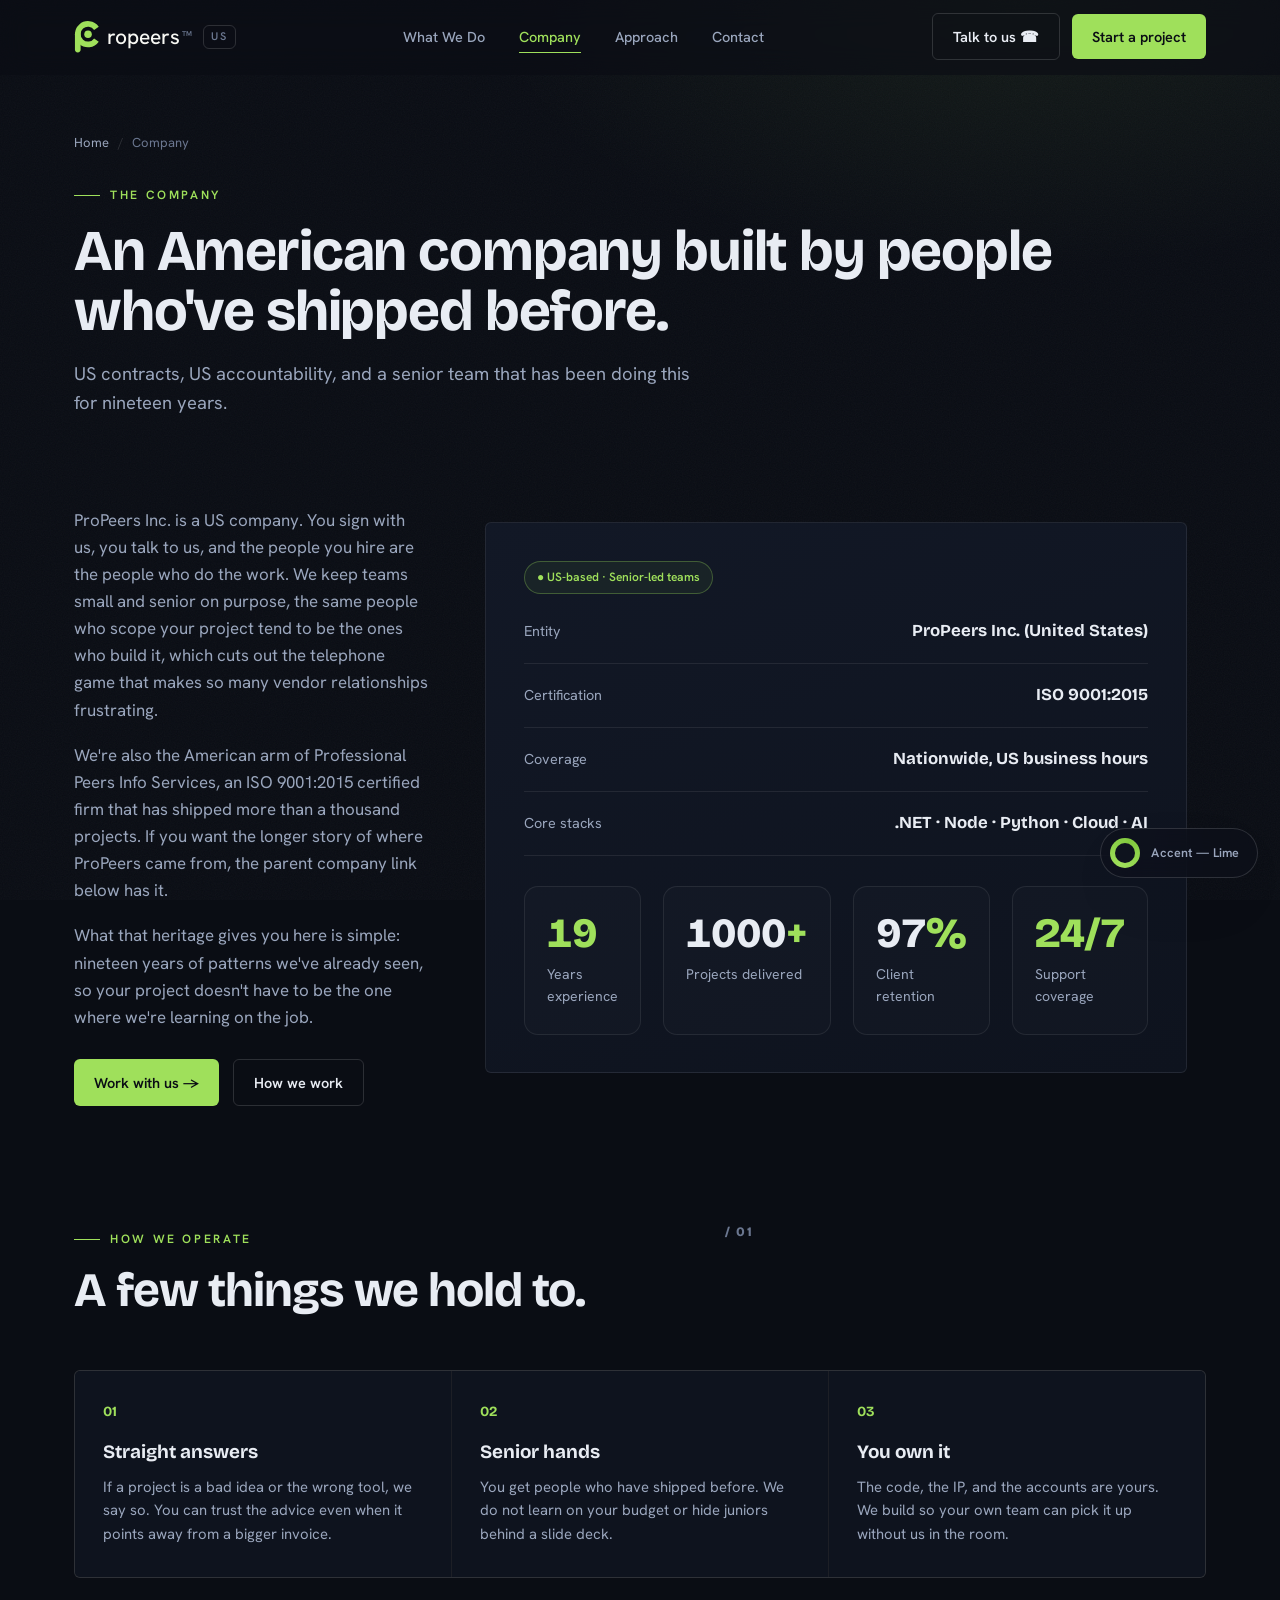
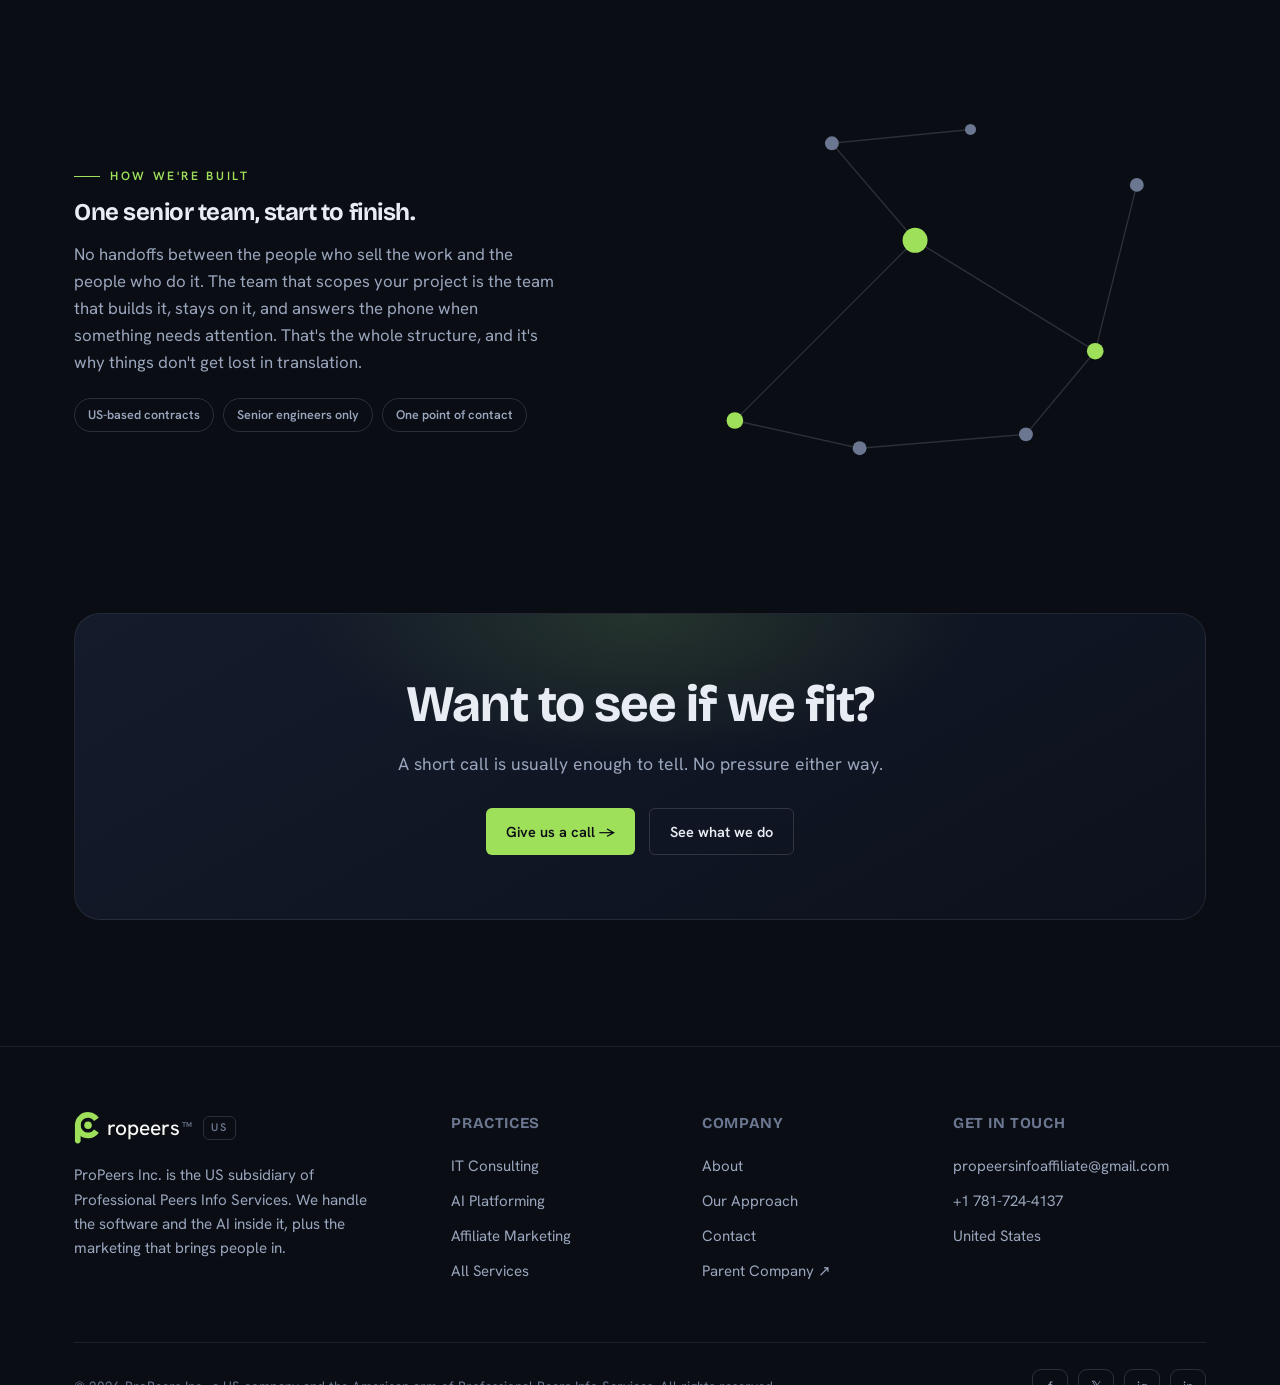
==== about.html @ 4c478830 "Trace the real brand mark and use it everywhere Replace the approximated ring-and-dot mark with a fa" ====
<!DOCTYPE html>
<html lang="en">
<head>
<meta charset="UTF-8">
<meta name="viewport" content="width=device-width, initial-scale=1.0">
<title>Company | ProPeers Inc.</title>
<meta name="description" content="ProPeers Inc. is the US subsidiary of Professional Peers Info Services, an ISO 9001:2015 certified firm with a global delivery team.">
<link rel="preconnect" href="https://fonts.googleapis.com">
<link rel="preconnect" href="https://fonts.gstatic.com" crossorigin>
<link href="https://fonts.googleapis.com/css2?family=Bricolage+Grotesque:opsz,wght@12..96,400;12..96,500;12..96,700;12..96,800&family=Hanken+Grotesk:wght@400;500;600;700&display=swap" rel="stylesheet">
<link rel="icon" type="image/svg+xml" href="data:image/svg+xml,%3Csvg xmlns=%27http://www.w3.org/2000/svg%27 viewBox=%270 0 100 125%27%3E%3Crect width=%27100%27 height=%27125%27 rx=%2718%27 fill=%27%230a0d14%27/%3E%3Cpath d=%27M83.1 30.2 A38 38 0 1 0 83.1 73.8%27 fill=%27none%27 stroke=%27%239fe05b%27 stroke-width=%2721%27/%3E%3Cpath d=%27M14 52 L14 109%27 fill=%27none%27 stroke=%27%239fe05b%27 stroke-width=%2721%27 stroke-linecap=%27round%27/%3E%3Ccircle cx=%2752%27 cy=%2752%27 r=%2714%27 fill=%27%239fe05b%27/%3E%3C/svg%3E">
<link rel="stylesheet" href="styles.css">
</head>
<body data-page="company">
<div id="site-header"></div>

<section class="page-hero">
  <div class="wrap">
    <div class="breadcrumb reveal"><a href="index.html">Home</a><span class="sep">/</span> Company</div>
    <span class="eyebrow reveal">The company</span>
    <h1 class="reveal">An American company built by people who've shipped before.</h1>
    <p class="lead reveal">US contracts, US accountability, and a senior team that has been doing this for nineteen years.</p>
  </div>
</section>

<section style="padding-top:44px">
  <div class="wrap about">
    <div class="reveal">
      <div class="prose">
        <p>ProPeers Inc. is a US company. You sign with us, you talk to us, and the people you hire are the people who do the work. We keep teams small and senior on purpose, the same people who scope your project tend to be the ones who build it, which cuts out the telephone game that makes so many vendor relationships frustrating.</p>
        <p>We're also the American arm of Professional Peers Info Services, an ISO 9001:2015 certified firm that has shipped more than a thousand projects. If you want the longer story of where ProPeers came from, the parent company link below has it.</p>
        <p>What that heritage gives you here is simple: nineteen years of patterns we've already seen, so your project doesn't have to be the one where we're learning on the job.</p>
      </div>
      <div class="hero-cta" style="margin-top:28px">
        <a href="contact.html" class="btn btn-acc">Work with us &rarr;</a>
        <a href="approach.html" class="btn btn-ghost">How we work</a>
      </div>
    </div>
    <div class="about-card reveal">
      <span class="badge">&#9679; US-based &middot; Senior-led teams</span>
      <div class="row"><span class="lbl">Entity</span><span class="val">ProPeers Inc. (United States)</span></div>
      <div class="row"><span class="lbl">Certification</span><span class="val">ISO 9001:2015</span></div>
      <div class="row"><span class="lbl">Coverage</span><span class="val">Nationwide, US business hours</span></div>
      <div class="row"><span class="lbl">Core stacks</span><span class="val">.NET &middot; Node &middot; Python &middot; Cloud &middot; AI</span></div>
      <div class="stats" style="margin-top:30px">
        <div class="stat"><div class="big"><em>19</em></div><div class="lbl">Years experience</div></div>
        <div class="stat"><div class="big">1000<em>+</em></div><div class="lbl">Projects delivered</div></div>
        <div class="stat"><div class="big">97<em>%</em></div><div class="lbl">Client retention</div></div>
        <div class="stat"><div class="big"><em>24/7</em></div><div class="lbl">Support coverage</div></div>
      </div>
    </div>
  </div>
</section>

<section style="padding-top:20px">
  <div class="wrap">
    <div class="sec-head reveal">
      <span class="eyebrow">How we operate</span>
      <h2>A few things we hold to.</h2>
    </div>
    <div class="svc-grid">
      <div class="svc reveal"><div class="k">01</div><h4>Straight answers</h4><p>If a project is a bad idea or the wrong tool, we say so. You can trust the advice even when it points away from a bigger invoice.</p></div>
      <div class="svc reveal"><div class="k">02</div><h4>Senior hands</h4><p>You get people who have shipped before. We do not learn on your budget or hide juniors behind a slide deck.</p></div>
      <div class="svc reveal"><div class="k">03</div><h4>You own it</h4><p>The code, the IP, and the accounts are yours. We build so your own team can pick it up without us in the room.</p></div>
    </div>
  </div>
</section>

<section style="padding-top:0">
  <div class="wrap showcase reveal">
    <div class="copy">
      <span class="eyebrow">How we're built</span>
      <h2>One senior team, start to finish.</h2>
      <p>No handoffs between the people who sell the work and the people who do it. The team that scopes your project is the team that builds it, stays on it, and answers the phone when something needs attention. That's the whole structure, and it's why things don't get lost in translation.</p>
      <div class="taglist"><span>US-based contracts</span><span>Senior engineers only</span><span>One point of contact</span></div>
    </div>
    <svg class="glyph-net" viewBox="0 0 420 320" aria-hidden="true">
      <line x1="80" y1="250" x2="210" y2="120"/><line x1="210" y1="120" x2="340" y2="200"/>
      <line x1="210" y1="120" x2="150" y2="50"/><line x1="340" y1="200" x2="370" y2="80"/>
      <line x1="80" y1="250" x2="170" y2="270"/><line x1="170" y1="270" x2="290" y2="260"/>
      <line x1="290" y1="260" x2="340" y2="200"/><line x1="150" y1="50" x2="250" y2="40"/>
      <circle cx="80" cy="250" r="6" fill="var(--acc)"/>
      <circle cx="210" cy="120" r="9" fill="var(--acc)"/>
      <circle cx="340" cy="200" r="6" fill="var(--acc)"/>
      <circle cx="150" cy="50" r="5" fill="var(--muted-2)"/>
      <circle cx="370" cy="80" r="5" fill="var(--muted-2)"/>
      <circle cx="170" cy="270" r="5" fill="var(--muted-2)"/>
      <circle cx="290" cy="260" r="5" fill="var(--muted-2)"/>
      <circle cx="250" cy="40" r="4" fill="var(--muted-2)"/>
    </svg>
  </div>
</section>

<section style="padding-top:0">
  <div class="wrap">
    <div class="cta reveal">
      <h2>Want to see if we fit?</h2>
      <p>A short call is usually enough to tell. No pressure either way.</p>
      <div class="hero-cta">
        <a href="tel:+17817244137" class="btn btn-acc">Give us a call &rarr;</a>
        <a href="what-we-do.html" class="btn btn-ghost">See what we do</a>
      </div>
    </div>
  </div>
</section>

<div id="site-footer"></div>
<script src="site.js"></script>
</body>
</html>
---- styles.css ----
:root{
  --ink:#0a0d14;
  --ink-2:#0e131e;
  --panel:#121826;
  --panel-2:#161d2e;
  --line:rgba(255,255,255,.08);
  --line-2:rgba(255,255,255,.14);
  --text:#e8ecf3;
  --muted:#9aa6bd;
  --muted-2:#6b7790;
  --acc:#9fe05b;
  --acc-deep:#82c93f;
  --blue:#5b8cff;
  --amber:#ffab38;
  --amber-deep:#f0901c;
  --r:6px;
  --maxw:1180px;
  --font-d:"Bricolage Grotesque",serif;
  --font-b:"Hanken Grotesk",sans-serif;
}
*{box-sizing:border-box;margin:0;padding:0}
html{scroll-behavior:smooth}
body{
  background:var(--ink);
  color:var(--text);
  font-family:var(--font-b);
  line-height:1.6;
  -webkit-font-smoothing:antialiased;
  overflow-x:hidden;
}
body::before{
  content:"";position:fixed;inset:0;z-index:-2;
  background:
    radial-gradient(70% 50% at 80% 0%, rgba(159,224,91,.07), transparent 60%),
    var(--ink);
}
body::after{
  content:"";position:fixed;inset:0;z-index:-1;pointer-events:none;opacity:.04;
  background-image:url("data:image/svg+xml,%3Csvg xmlns='http://www.w3.org/2000/svg' width='160' height='160'%3E%3Cfilter id='n'%3E%3CfeTurbulence type='fractalNoise' baseFrequency='.85' numOctaves='3'/%3E%3C/filter%3E%3Crect width='100%25' height='100%25' filter='url(%23n)'/%3E%3C/svg%3E");
}
a{color:inherit;text-decoration:none}
.wrap{max-width:var(--maxw);margin:0 auto;padding:0 24px}
.eyebrow{
  font-size:12px;letter-spacing:.22em;text-transform:uppercase;
  color:var(--acc);font-weight:600;display:inline-flex;align-items:center;gap:10px;
}
.eyebrow::before{content:"";width:26px;height:1px;background:var(--acc);display:inline-block}
h1,h2,h3{font-family:var(--font-d);font-weight:700;line-height:1.05;letter-spacing:-.02em}

/* HEADER */
header{position:sticky;top:0;z-index:50;backdrop-filter:blur(14px);
  background:rgba(10,13,20,.6);border-bottom:1px solid transparent;transition:.3s}
header.scrolled{border-bottom-color:var(--line);background:rgba(10,13,20,.82)}
nav{display:flex;align-items:center;justify-content:space-between;height:74px}
.logo{display:flex;align-items:center;gap:11px;font-family:var(--font-d);font-weight:800;font-size:20px;letter-spacing:-.02em}
.logo .mark{display:grid;place-items:center;color:var(--acc);flex:none}
.logo .mark svg{width:27px;height:34px}
.logo .us{font-size:11px;font-weight:600;letter-spacing:.16em;color:var(--muted-2);
  border:1px solid var(--line-2);padding:2px 7px;border-radius:6px;font-family:var(--font-b)}
.navlinks{display:flex;gap:34px;align-items:center}
.navlinks a{font-size:14.5px;color:var(--muted);font-weight:500;transition:.2s}
.navlinks a:hover{color:var(--text)}
.navlinks a.active{color:var(--acc)}
.btn{display:inline-flex;align-items:center;gap:8px;font-weight:600;font-size:14.5px;
  padding:11px 20px;border-radius:var(--r);transition:.22s;cursor:pointer;border:0}
.btn-acc{background:var(--acc);color:#0a0d14}
.btn-acc:hover{background:var(--acc-deep);transform:translateY(-2px)}
.btn-ghost{border:1px solid var(--line-2);color:var(--text)}
.btn-ghost:hover{border-color:var(--acc);color:var(--acc)}
.nav-cta{display:flex;gap:12px;align-items:center}
.burger{display:none;flex-direction:column;gap:5px;cursor:pointer;background:none;border:0;padding:8px}
.burger span{width:24px;height:2px;background:var(--text);display:block}

/* HERO (home) */
.hero{padding:84px 0 70px;position:relative}
.hero-grid{display:grid;grid-template-columns:1.15fr .85fr;gap:50px;align-items:center}
.hero h1{font-size:clamp(2.6rem,5.6vw,4.6rem);margin:22px 0 0}
.hero h1 .hl{color:var(--acc);position:relative}
.hero p.lead{font-size:1.18rem;color:var(--muted);max-width:540px;margin:24px 0 32px}
.hero-cta{display:flex;gap:14px;flex-wrap:wrap}
.hero-foot{margin-top:38px;display:flex;gap:28px;flex-wrap:wrap;align-items:center;
  color:var(--muted-2);font-size:13.5px}
.hero-foot strong{color:var(--text);font-family:var(--font-d)}
.hero-card{position:relative;border-radius:var(--r);border:1px solid var(--line);
  background:linear-gradient(160deg,var(--panel),var(--ink-2));overflow:hidden;
  box-shadow:0 40px 90px -40px rgba(0,0,0,.8);padding:32px;display:flex;flex-direction:column;gap:20px}
.hero-card::after{content:"";position:absolute;inset:0;
  background:radial-gradient(70% 60% at 100% 0%,color-mix(in srgb,var(--acc) 12%,transparent),transparent 60%);
  pointer-events:none}
.hero-card .hc-mark{display:grid;place-items:center;flex:none;color:var(--acc);
  filter:drop-shadow(0 0 26px color-mix(in srgb,var(--acc) 45%,transparent))}
.hero-card .hc-mark svg{width:46px;height:58px}
.hc-row{position:relative;display:flex;gap:16px;align-items:flex-start;
  padding-top:20px;border-top:1px solid var(--line)}
.hc-row:first-of-type{padding-top:0;border-top:0}
.hc-row h4{font-family:var(--font-d);font-size:1.02rem}
.hc-row p{color:var(--muted);font-size:.88rem;margin-top:5px}

/* PAGE HERO (interior pages) */
.page-hero{padding:58px 0 26px;position:relative}
.page-hero h1{font-size:clamp(2.3rem,5vw,3.6rem);margin-top:16px}
.page-hero p.lead{color:var(--muted);font-size:1.15rem;max-width:620px;margin-top:18px}
.breadcrumb{font-size:13px;color:var(--muted-2);margin-bottom:24px;display:flex;gap:9px;align-items:center}
.breadcrumb a{color:var(--muted)}
.breadcrumb a:hover{color:var(--acc)}
.breadcrumb .sep{color:var(--line-2)}

/* MARQUEE STRIP */
.strip{border-block:1px solid var(--line);background:rgba(255,255,255,.015);overflow:hidden}
.strip .track{display:flex;gap:60px;padding:20px 0;white-space:nowrap;
  animation:scroll 28s linear infinite;width:max-content}
.strip span{font-family:var(--font-d);font-weight:500;font-size:15px;color:var(--muted-2);
  display:inline-flex;align-items:center;gap:14px}
.strip span::after{content:"\25C6";color:var(--acc);font-size:9px}
@keyframes scroll{to{transform:translateX(-50%)}}

/* SECTION SHELL */
section{padding:96px 0;position:relative}
body{counter-reset:sec}
.sec-head{position:relative}
.sec-head::after{counter-increment:sec;content:"/ 0" counter(sec);
  position:absolute;right:0;top:4px;font:800 13px/1 var(--font-d);
  color:var(--muted-2);letter-spacing:.14em}
.sec-head{max-width:680px;margin-bottom:54px}
.sec-head h2{font-size:clamp(2rem,4vw,3rem);margin:16px 0 0}
.sec-head p{color:var(--muted);font-size:1.08rem;margin-top:16px}

/* PILLARS */
.pillars{display:grid;grid-template-columns:repeat(3,1fr);gap:22px}
.pillar{background:linear-gradient(165deg,var(--panel),var(--ink-2));
  border:1px solid var(--line);border-radius:var(--r);padding:34px 30px;position:relative;
  overflow:hidden;transition:.3s;display:flex;flex-direction:column}
.pillar::after{content:"";position:absolute;inset:0;border-radius:var(--r);
  background:radial-gradient(80% 60% at 100% 0%,rgba(159,224,91,.10),transparent 60%);
  opacity:0;transition:.3s}
.pillar:hover{transform:translateY(-6px);border-color:var(--line-2)}
.pillar:hover::after{opacity:1}
.pillar .num{font-family:var(--font-d);font-weight:800;font-size:13px;color:var(--muted-2);
  letter-spacing:.1em}
.pillar .pic{width:54px;height:54px;border-radius:var(--r);display:grid;place-items:center;
  margin:18px 0 20px;background:color-mix(in srgb,var(--acc) 10%,transparent);
  border:1px solid color-mix(in srgb,var(--acc) 25%,transparent)}
.pillar h3{font-size:1.5rem}
.pillar p{color:var(--muted);margin-top:12px;font-size:.98rem}
.pillar ul{list-style:none;margin-top:18px;display:flex;flex-direction:column;gap:9px}
.pillar li{font-size:.92rem;color:var(--muted);display:flex;gap:10px;align-items:flex-start}
.pillar li::before{content:"";width:6px;height:6px;border-radius:2px;background:var(--acc);
  margin-top:8px;flex:none}
.pillar .more{display:inline-flex;align-items:center;gap:7px;margin-top:auto;padding-top:22px;
  color:var(--acc);font-weight:600;font-size:.92rem;transition:.2s;position:relative}
.pillar .more:hover{gap:12px}
svg.ico{width:26px;height:26px;stroke:var(--acc);fill:none;stroke-width:1.7}

/* SERVICES LIST */
.svc-grid{display:grid;grid-template-columns:repeat(3,1fr);gap:1px;background:var(--line);
  border:1px solid var(--line);border-radius:var(--r);overflow:hidden}
.svc{background:var(--ink-2);padding:30px 28px;transition:.25s}
.svc:hover{background:var(--panel-2)}
.svc .k{font-family:var(--font-d);font-weight:700;color:var(--acc);font-size:14px}
.svc h4{font-family:var(--font-d);font-size:1.18rem;margin:14px 0 8px;font-weight:700}
.svc p{color:var(--muted);font-size:.93rem}

/* ABOUT split */
.about{display:grid;grid-template-columns:.95fr 1.05fr;gap:56px;align-items:center}
.about-card{background:linear-gradient(160deg,var(--panel),var(--ink-2));
  border:1px solid var(--line);border-radius:var(--r);padding:38px}
.about-card .row{display:flex;justify-content:space-between;align-items:center;
  padding:18px 0;border-bottom:1px solid var(--line);gap:16px}
.about-card .row:last-child{border-bottom:0;padding-bottom:0}
.about-card .row:first-child{padding-top:0}
.about-card .row .lbl{color:var(--muted);font-size:.9rem}
.about-card .row .val{font-family:var(--font-d);font-weight:700;font-size:1.05rem;text-align:right}
.about p{color:var(--muted);margin-top:18px}
.badge{display:inline-flex;align-items:center;gap:8px;font-size:12px;font-weight:600;
  padding:6px 12px;border:1px solid rgba(159,224,91,.3);border-radius:99px;color:var(--acc);
  background:rgba(159,224,91,.06);margin-bottom:6px}

/* STATS */
.stats{display:grid;grid-template-columns:repeat(4,1fr);gap:22px;margin-top:46px}
.stat{border:1px solid var(--line);border-radius:14px;padding:26px 22px;background:rgba(255,255,255,.015)}
.stat .big{font-family:var(--font-d);font-weight:800;font-size:2.6rem;color:var(--text);line-height:1}
.stat .big em{color:var(--acc);font-style:normal}
.stat .lbl{color:var(--muted);font-size:.88rem;margin-top:8px}

/* PROCESS */
.steps{display:grid;grid-template-columns:repeat(4,1fr);gap:22px;counter-reset:s}
.step{position:relative;padding-top:66px}
.step::after{content:"";position:absolute;top:0;left:0;width:34px;height:3px;background:var(--acc);border-radius:2px}
.step::before{counter-increment:s;content:"0" counter(s);font-family:var(--font-d);
  font-weight:800;font-size:2.4rem;line-height:1;color:rgba(159,224,91,.18);position:absolute;top:16px;left:0}
.step h4{font-family:var(--font-d);font-size:1.12rem;margin-bottom:8px;position:relative}
.step p{color:var(--muted);font-size:.93rem}

/* PROSE + practice pages */
.prose{max-width:720px}
.prose p{color:var(--muted);margin-bottom:18px;font-size:1.06rem}
.prose h3{font-size:1.5rem;margin:38px 0 14px}
.prose strong{color:var(--text)}
.checklist{list-style:none;display:grid;grid-template-columns:1fr 1fr;gap:14px 26px;margin-top:8px}
.checklist li{display:flex;gap:11px;align-items:flex-start;color:var(--muted);font-size:1rem}
.checklist li::before{content:"\2713";color:var(--acc);font-weight:800;flex:none;margin-top:1px}
.panel{background:linear-gradient(160deg,var(--panel),var(--ink-2));border:1px solid var(--line);
  border-radius:var(--r);padding:34px 32px;margin-top:8px}
.crosslinks{display:grid;grid-template-columns:1fr 1fr;gap:18px;margin-top:22px}
.xlink{border:1px solid var(--line);border-radius:14px;padding:26px;background:var(--ink-2);transition:.25s;display:block}
.xlink:hover{border-color:var(--line-2);transform:translateY(-4px)}
.xlink .k{color:var(--muted-2);font-size:12px;letter-spacing:.12em;text-transform:uppercase}
.xlink h4{font-family:var(--font-d);font-size:1.22rem;margin:10px 0 7px}
.xlink p{color:var(--muted);font-size:.93rem}
.xlink .go{color:var(--acc);font-weight:600;font-size:.9rem;margin-top:14px;display:inline-block}

/* CONTACT */
.contact-grid{display:grid;grid-template-columns:1.1fr .9fr;gap:48px;align-items:start}
form.cform{display:flex;flex-direction:column;gap:18px}
.field{display:flex;flex-direction:column;gap:7px}
.field label{font-size:13px;color:var(--muted);font-weight:600}
.field input,.field select,.field textarea{
  background:var(--ink-2);border:1px solid var(--line-2);border-radius:11px;
  padding:13px 15px;color:var(--text);font-family:var(--font-b);font-size:15px;transition:.2s;width:100%}
.field input:focus,.field select:focus,.field textarea:focus{outline:none;border-color:var(--acc)}
.field textarea{resize:vertical;min-height:130px}
.cstatus{font-size:14px;color:var(--acc);min-height:20px}
.info-block{border:1px solid var(--line);border-radius:var(--r);padding:30px;
  background:linear-gradient(160deg,var(--panel),var(--ink-2))}
.info-block .item{padding:18px 0;border-bottom:1px solid var(--line)}
.info-block .item:first-child{padding-top:0}
.info-block .item:last-child{border-bottom:0;padding-bottom:0}
.info-block .item .k{font-size:12px;color:var(--muted-2);text-transform:uppercase;letter-spacing:.1em}
.info-block .item .v{font-family:var(--font-d);font-size:1.12rem;margin-top:5px}
.info-block .item a:hover{color:var(--acc)}

/* CTA */
.cta{background:linear-gradient(150deg,#141b2b,#0c111c);border:1px solid var(--line);
  border-radius:26px;padding:64px 56px;text-align:center;position:relative;overflow:hidden}
.cta::before{content:"";position:absolute;inset:0;
  background:radial-gradient(50% 80% at 50% 0%,rgba(159,224,91,.14),transparent 60%)}
.cta h2{font-size:clamp(2rem,4vw,3.2rem);position:relative}
.cta p{color:var(--muted);max-width:520px;margin:18px auto 30px;position:relative;font-size:1.1rem}
.cta .hero-cta{justify-content:center;position:relative}

/* FOOTER */
footer{border-top:1px solid var(--line);padding:64px 0 34px;margin-top:30px}
.foot-grid{display:grid;grid-template-columns:1.6fr 1fr 1fr 1.2fr;gap:40px}
footer p.desc{color:var(--muted);font-size:.95rem;margin-top:18px;max-width:300px}
.foot-col h5{font-family:var(--font-d);font-size:.95rem;letter-spacing:.04em;
  text-transform:uppercase;color:var(--muted-2);margin-bottom:18px}
.foot-col a,.foot-col p{display:block;color:var(--muted);font-size:.94rem;margin-bottom:11px;transition:.2s}
.foot-col a:hover{color:var(--acc)}
.foot-bottom{display:flex;justify-content:space-between;align-items:center;
  margin-top:48px;padding-top:26px;border-top:1px solid var(--line);
  color:var(--muted-2);font-size:.85rem;flex-wrap:wrap;gap:14px}
.socials{display:flex;gap:10px}
.socials a{width:36px;height:36px;border:1px solid var(--line-2);border-radius:9px;
  display:grid;place-items:center;color:var(--muted)}
.socials a:hover{border-color:var(--acc);color:var(--acc)}

/* reveal anim */
.reveal{opacity:0;transform:translateY(24px) scale(.985);filter:blur(6px);
  transition:opacity .8s cubic-bezier(.2,.7,.2,1),transform .8s cubic-bezier(.2,.7,.2,1),filter .8s ease-out}
.reveal.in{opacity:1;transform:none;filter:blur(0)}

/* page load fade (opacity only: a transform here would re-anchor
   position:fixed children like the intro overlay and cursor glow) */
body{animation:page-in .5s ease both}
@keyframes page-in{from{opacity:0}to{opacity:1}}

/* scroll progress thread */
.scroll-thread{position:fixed;top:0;left:0;height:3px;width:100%;z-index:80;
  background:var(--acc);
  transform:scaleX(0);transform-origin:0 50%;
  box-shadow:0 0 14px rgba(159,224,91,.5)}

/* cursor aura (fine-pointer devices only) */
.cursor-aura{position:fixed;top:0;left:0;width:26px;height:26px;border-radius:50%;
  pointer-events:none;z-index:2;mix-blend-mode:screen;filter:blur(6px);
  background:radial-gradient(circle,color-mix(in srgb,var(--acc) 55%,transparent),transparent 70%);
  transform:translate(-50%,-50%);will-change:transform;opacity:0;transition:opacity .4s ease,background .35s ease}
.cursor-aura.live{opacity:1}
@media(hover:none),(pointer:coarse){.cursor-aura{display:none}}

/* magnetic buttons + tilt cards */
.btn,.pillar,.svc,.xlink,.stat,.info-block,.about-card{will-change:transform}
.btn{transition:transform .35s cubic-bezier(.2,.8,.2,1),background .22s,border-color .22s,color .22s}
.pillar,.svc,.xlink,.stat,.info-block,.about-card{transition:transform .5s cubic-bezier(.2,.8,.2,1),border-color .3s}
@media(hover:none),(pointer:coarse){
  .pillar:hover,.svc:hover,.xlink:hover{transform:none !important}
}

/* underline sweep on links */
.navlinks a,.foot-col a,.breadcrumb a,.socials a,.info-block .item a{position:relative}
.navlinks a::after,.foot-col a::after,.breadcrumb a::after{
  content:"";position:absolute;left:0;right:100%;bottom:-4px;height:1px;background:var(--acc);
  transition:right .35s cubic-bezier(.2,.8,.2,1)}
.navlinks a:hover::after,.navlinks a.active::after,.foot-col a:hover::after,.breadcrumb a:hover::after{right:0}

/* logo micro-bounce */
.logo .mark{transition:transform .45s cubic-bezier(.34,1.6,.4,1),box-shadow .3s}
.logo:hover .mark{transform:rotate(-8deg) scale(1.08)}

/* marquee edge fade + hover pause */
.strip{position:relative}
.strip::before,.strip::after{content:"";position:absolute;top:0;bottom:0;width:90px;z-index:2;pointer-events:none}
.strip::before{left:0;background:linear-gradient(90deg,var(--ink),transparent)}
.strip::after{right:0;background:linear-gradient(270deg,var(--ink),transparent)}
.strip .track:hover{animation-play-state:paused}
.strip span{transition:color .25s,letter-spacing .25s}
.strip span:hover{color:var(--text);letter-spacing:.01em}

/* count-up stats */
.stat .big{font-variant-numeric:tabular-nums}

/* glow pulse for eyebrow + badge dots */
.eyebrow::before{animation:pulse-line 2.6s ease-in-out infinite}
@keyframes pulse-line{0%,100%{opacity:1;transform:scaleX(1)}50%{opacity:.45;transform:scaleX(.6)}}
@keyframes pulse-dot{0%,100%{opacity:1;box-shadow:0 0 0 0 rgba(159,224,91,.5)}50%{opacity:.5;box-shadow:0 0 0 5px rgba(159,224,91,0)}}

/* button shine sweep */
.btn-acc{position:relative;overflow:hidden}
.btn-acc::before{content:"";position:absolute;top:0;left:-60%;width:40%;height:100%;
  background:linear-gradient(115deg,transparent,rgba(255,255,255,.35),transparent);
  transform:skewX(-18deg);transition:left .6s cubic-bezier(.2,.8,.2,1)}
.btn-acc:hover::before{left:130%}

@media(prefers-reduced-motion:reduce){
  *{animation-duration:.01ms !important;animation-iteration-count:1 !important;
    transition-duration:.01ms !important;scroll-behavior:auto !important}
  .reveal{opacity:1;transform:none;filter:none}
  .cursor-aura,.scroll-thread{display:none}
}

@media(max-width:900px){
  .hero-grid,.about,.contact-grid{grid-template-columns:1fr}
  .hero-card{max-width:460px;margin:0 auto}
  .pillars,.svc-grid,.steps,.stats,.foot-grid,.crosslinks{grid-template-columns:1fr 1fr}
  .navlinks{display:none}
  .burger{display:flex}
  .cta{padding:46px 26px}
}
@media(max-width:560px){
  .pillars,.svc-grid,.steps,.stats,.foot-grid,.crosslinks,.checklist{grid-template-columns:1fr}
  .nav-cta .btn-ghost{display:none}
  section{padding:70px 0}
}

/* ===================================================================
   SHOWCASE / DEMO WINDOW — a recurring "live product" mockup used to
   illustrate each practice with something that feels like real software
   instead of stock imagery.
=================================================================== */
.showcase{display:grid;grid-template-columns:.92fr 1.08fr;gap:54px;align-items:center}
.showcase.flip{grid-template-columns:1.08fr .92fr}
.showcase.flip .demo-window{order:2}
.showcase .copy h2{margin-top:14px}
.showcase .copy p{color:var(--muted);margin-top:16px;font-size:1.05rem;max-width:480px}
.showcase .taglist{display:flex;flex-wrap:wrap;gap:9px;margin-top:22px}
.showcase .taglist span{font-size:12.5px;font-weight:600;color:var(--muted);
  border:1px solid var(--line-2);border-radius:99px;padding:6px 13px}

.demo-window{position:relative;border-radius:18px;overflow:hidden;border:1px solid var(--line-2);
  background:linear-gradient(165deg,var(--panel),var(--ink-2));
  box-shadow:0 60px 110px -50px rgba(0,0,0,.85)}
.demo-window::before{content:"";position:absolute;inset:0;pointer-events:none;border-radius:18px;
  background:radial-gradient(120% 60% at 100% 0%,rgba(159,224,91,.08),transparent 55%)}
.demo-bar{display:flex;align-items:center;gap:8px;padding:14px 18px;border-bottom:1px solid var(--line);
  background:rgba(255,255,255,.02);position:relative}
.demo-bar .dot{width:10px;height:10px;border-radius:50%;background:var(--line-2)}
.demo-bar .dot.r{background:#ff6259}
.demo-bar .dot.y{background:#ffbd2e}
.demo-bar .dot.g{background:#28c93f}
.demo-bar .url{margin-left:12px;font-size:12px;color:var(--muted-2);background:var(--ink-2);
  border:1px solid var(--line);border-radius:7px;padding:6px 16px;flex:1;max-width:300px;
  display:flex;align-items:center;gap:8px}
.demo-bar .url i{width:6px;height:6px;border-radius:50%;background:var(--acc);box-shadow:0 0 8px var(--acc)}
.demo-body{padding:28px;position:relative}

/* stat pill row inside demo windows */
.demo-pills{display:grid;grid-template-columns:repeat(3,1fr);gap:12px;margin-bottom:22px}
.demo-pill{border:1px solid var(--line);border-radius:12px;padding:14px 16px;background:rgba(255,255,255,.015)}
.demo-pill .lab{font-size:10.5px;color:var(--muted-2);text-transform:uppercase;letter-spacing:.1em}
.demo-pill .val{font-family:var(--font-d);font-weight:800;font-size:1.32rem;margin-top:7px;
  display:flex;align-items:center;gap:8px;color:var(--text)}
.demo-pill .val i{width:7px;height:7px;border-radius:50%;background:var(--acc);
  box-shadow:0 0 10px var(--acc);animation:pulse-dot 2s ease-in-out infinite;flex:none}

/* animated bar chart */
.demo-chart{display:flex;align-items:flex-end;gap:9px;height:108px;padding-top:6px}
.demo-chart i{flex:1;display:block;border-radius:6px 6px 2px 2px;
  background:linear-gradient(180deg,var(--acc),var(--acc-deep));
  transform:scaleY(.04);transform-origin:bottom;
  transition:transform 1.05s cubic-bezier(.16,.8,.2,1)}
.demo-chart i:nth-child(even){background:color-mix(in srgb,var(--acc) 38%,var(--panel-2))}
.demo-chart.in i{transform:scaleY(var(--h,.5))}
.demo-chart-row{display:flex;justify-content:space-between;margin-top:10px}
.demo-chart-row span{font-size:10.5px;color:var(--muted-2);flex:1;text-align:center}

/* sparkline trace */
.demo-trace{width:100%;height:auto;display:block}
.demo-trace path{fill:none;stroke-width:2.6;stroke-linecap:round;stroke-linejoin:round;
  stroke-dasharray:520;stroke-dashoffset:520;transition:stroke-dashoffset 1.7s cubic-bezier(.16,.8,.2,1)}
.demo-trace .l1{stroke:var(--acc)}
.demo-trace .l2{stroke:var(--muted-2);opacity:.55;transition-delay:.12s}
.demo-trace.in path{stroke-dashoffset:0}
.demo-trace circle{opacity:0;transform:scale(0);transform-box:fill-box;transform-origin:center;
  transition:opacity .4s ease .9s,transform .4s cubic-bezier(.34,1.6,.4,1) .9s}
.demo-trace.in circle{opacity:1;transform:scale(1)}

/* chat / agent transcript */
.demo-chat{display:flex;flex-direction:column;gap:13px}
.demo-msg{max-width:80%;padding:12px 16px;border-radius:15px;font-size:13.5px;line-height:1.55;
  opacity:0;transform:translateY(10px);transition:opacity .5s ease,transform .5s ease}
.demo-chat.in .demo-msg{opacity:1;transform:none}
.demo-chat.in .demo-msg:nth-child(2){transition-delay:.5s}
.demo-chat.in .demo-msg:nth-child(3){transition-delay:1s}
.demo-chat.in .demo-msg:nth-child(4){transition-delay:1.6s}
.demo-msg.user{align-self:flex-end;background:var(--acc);color:#0a0d14;border-radius:15px 15px 4px 15px;font-weight:600}
.demo-msg.bot{align-self:flex-start;background:var(--ink-2);border:1px solid var(--line);
  border-radius:15px 15px 15px 4px;color:var(--text)}
.demo-msg .typing{display:inline-flex;gap:4px;align-items:center;padding:2px 0}
.demo-msg .typing i{width:6px;height:6px;border-radius:50%;background:var(--muted);animation:typing-dot 1.1s ease-in-out infinite}
.demo-msg .typing i:nth-child(2){animation-delay:.15s}
.demo-msg .typing i:nth-child(3){animation-delay:.3s}
@keyframes typing-dot{0%,60%,100%{opacity:.3;transform:translateY(0)}30%{opacity:1;transform:translateY(-3px)}}

/* funnel / conversion stages */
.demo-funnel{display:flex;flex-direction:column;gap:13px}
.demo-funnel .stage{display:grid;grid-template-columns:84px 1fr 52px;gap:14px;align-items:center}
.demo-funnel .stage .lab{font-size:12px;color:var(--muted);font-weight:600}
.demo-funnel .stage .track{height:14px;border-radius:99px;background:rgba(255,255,255,.05);overflow:hidden}
.demo-funnel .stage .fill{height:100%;border-radius:99px;transform-origin:left;transform:scaleX(0);
  background:linear-gradient(90deg,var(--acc-deep),var(--acc));
  transition:transform 1.1s cubic-bezier(.16,.8,.2,1)}
.demo-funnel.in .stage:nth-child(1) .fill{transform:scaleX(1)}
.demo-funnel.in .stage:nth-child(2) .fill{transform:scaleX(.71);transition-delay:.12s}
.demo-funnel.in .stage:nth-child(3) .fill{transform:scaleX(.44);transition-delay:.24s}
.demo-funnel.in .stage:nth-child(4) .fill{transform:scaleX(.27);transition-delay:.36s}
.demo-funnel .stage .pct{font-family:var(--font-d);font-weight:800;font-size:.92rem;text-align:right;color:var(--text)}

/* ===================================================================
   BENTO GRID — asymmetric capability grid
=================================================================== */
.bento{display:grid;grid-template-columns:repeat(4,1fr);grid-auto-rows:minmax(150px,auto);grid-auto-flow:dense;gap:16px}
.bento>*{grid-column:span 2}
.bento>.b-wide{grid-column:span 4}
.bento>.b-tall{grid-row:span 2}
.b-card{position:relative;border:1px solid var(--line);border-radius:var(--r);
  background:linear-gradient(160deg,var(--panel),var(--ink-2));padding:26px 28px;
  display:flex;flex-direction:column;justify-content:flex-end;overflow:hidden;transition:.3s}
.b-card:hover{border-color:var(--line-2)}
.b-card::before{content:"";position:absolute;inset:0;opacity:0;transition:.4s;
  background:radial-gradient(85% 65% at 100% 0%,rgba(159,224,91,.12),transparent 60%)}
.b-card:hover::before{opacity:1}
.b-card .bk{position:relative;font-size:12px;color:var(--muted-2);text-transform:uppercase;letter-spacing:.1em}
.b-card h4{position:relative;font-family:var(--font-d);font-size:1.28rem;margin-top:8px}
.b-card p{position:relative;color:var(--muted);font-size:.92rem;margin-top:8px;max-width:360px}
.b-card .glyph{position:absolute;opacity:.5}

/* ===================================================================
   CONSTELLATION GLYPH — abstract network illustration
=================================================================== */
.glyph-net{display:block;width:100%;height:auto}
.glyph-net line{stroke:var(--line-2);stroke-width:1}
.glyph-net circle{transform-box:fill-box;transform-origin:center;animation:node-breathe 3.6s ease-in-out infinite}
.glyph-net circle:nth-of-type(2n){animation-delay:.5s}
.glyph-net circle:nth-of-type(3n){animation-delay:1s}
.glyph-net circle:nth-of-type(5n){animation-delay:1.6s}
@keyframes node-breathe{0%,100%{opacity:.55;transform:scale(.85)}50%{opacity:1;transform:scale(1.12)}}

@media(max-width:900px){
  .showcase,.showcase.flip{grid-template-columns:1fr}
  .showcase.flip .demo-window{order:0}
  .demo-pills{grid-template-columns:1fr 1fr}
  .bento{grid-template-columns:1fr 1fr;grid-auto-rows:minmax(140px,auto)}
  .bento>.b-wide{grid-column:span 2}
}
@media(max-width:560px){
  .demo-pills{grid-template-columns:1fr}
  .bento{grid-template-columns:1fr}
  .bento>*,.bento>.b-wide{grid-column:span 1}
  .demo-funnel .stage{grid-template-columns:64px 1fr 44px;gap:10px}
}

/* ===================================================================
   ACCENT SWITCHER — lets a visitor retune the site's accent color.
   Swaps CSS custom properties on the root; persisted in localStorage.
=================================================================== */
:root[data-accent="blue"]{--acc:#5b8cff;--acc-deep:#3a64d8}
:root[data-accent="violet"]{--acc:#b48bff;--acc-deep:#9468ec}
:root[data-accent="amber"]{--acc:#ffab38;--acc-deep:#f0901c}

.accent-fab{position:fixed;right:22px;bottom:22px;z-index:65;display:flex;align-items:center;gap:11px;
  border:1px solid var(--line-2);border-radius:99px;padding:9px 18px 9px 9px;cursor:pointer;
  background:rgba(13,16,26,.66);backdrop-filter:blur(16px);-webkit-backdrop-filter:blur(16px);
  color:var(--muted);font:600 12.5px/1 var(--font-b);letter-spacing:.01em;
  box-shadow:0 24px 60px -24px rgba(0,0,0,.7);transition:border-color .25s,color .25s,transform .25s}
.accent-fab:hover{color:var(--text);border-color:var(--acc);transform:translateY(-2px)}
.accent-fab .sw{width:30px;height:30px;border-radius:50%;flex:none;position:relative;
  background:conic-gradient(from 200deg,var(--acc),var(--acc-deep),var(--acc));
  transition:background .35s ease}
.accent-fab .sw::after{content:"";position:absolute;inset:5px;border-radius:50%;background:var(--ink-2)}
@media(max-width:640px){
  .accent-fab{right:16px;bottom:16px;padding:9px}
  .accent-fab span{display:none}
}

/* ===================================================================
   FAQ ACCORDION
=================================================================== */
.faq{display:flex;flex-direction:column;gap:12px}
.faq-item{border:1px solid var(--line);border-radius:var(--r);overflow:hidden;
  background:rgba(255,255,255,.015);transition:border-color .25s}
.faq-item.open{border-color:var(--line-2)}
.faq-q{width:100%;display:flex;align-items:center;justify-content:space-between;gap:18px;
  padding:19px 24px;background:none;border:0;color:var(--text);text-align:left;cursor:pointer;
  font:700 1.02rem/1.4 var(--font-d)}
.faq-q .plus{flex:none;width:28px;height:28px;border-radius:50%;border:1px solid var(--line-2);
  position:relative;transition:.3s cubic-bezier(.2,.7,.2,1)}
.faq-q .plus::before,.faq-q .plus::after{content:"";position:absolute;top:50%;left:50%;
  background:var(--muted);transition:background .25s}
.faq-q .plus::before{width:11px;height:1.6px;transform:translate(-50%,-50%)}
.faq-q .plus::after{width:1.6px;height:11px;transform:translate(-50%,-50%)}
.faq-item.open .faq-q .plus{border-color:var(--acc);transform:rotate(135deg)}
.faq-item.open .faq-q .plus::before,.faq-item.open .faq-q .plus::after{background:var(--acc)}
.faq-a{max-height:0;overflow:hidden;transition:max-height .45s cubic-bezier(.2,.7,.2,1)}
.faq-a p{padding:0 24px 22px;color:var(--muted);font-size:.97rem;line-height:1.65;max-width:640px}

/* ===================================================================
   PARENT-BRAND MOTIFS — squiggle divider, diamond icon tiles,
   dash-number card footers (adapted from propeersinfo's site)
=================================================================== */
.squig{display:block;margin:34px auto 0;width:120px;height:16px;overflow:visible}
.squig path{fill:none;stroke:var(--acc);stroke-width:2.4;stroke-linecap:round;
  stroke-dasharray:240;stroke-dashoffset:240}
.reveal.in .squig path,.squig.in path{animation:squig-draw 1.1s ease forwards .2s}
@keyframes squig-draw{to{stroke-dashoffset:0}}

.dia{width:46px;height:46px;flex:none;border-radius:var(--r);display:grid;place-items:center;
  background:color-mix(in srgb,var(--acc) 14%,transparent);
  border:1px solid color-mix(in srgb,var(--acc) 30%,transparent);transition:.3s}
.dia svg{width:21px;height:21px;stroke:var(--acc);fill:none;
  stroke-width:1.8;stroke-linecap:round;stroke-linejoin:round}
.b-card:hover .dia{transform:scale(1.08)}
.b-card .dia{position:relative;align-self:flex-start;margin:0 0 auto}

.dashno{position:relative;display:flex;align-items:center;gap:10px;margin-top:14px;
  font:700 13px/1 var(--font-b);letter-spacing:.08em;color:var(--muted-2)}
.dashno i{width:26px;height:0;border-top:2px dashed var(--muted-2);opacity:.65}

/* ===================================================================
   PHONE MOCKUP + FEATURE LIST — "start your build with a pro"
=================================================================== */
.phone-sec{display:grid;grid-template-columns:.85fr 1fr;gap:60px;align-items:center}
.phone{position:relative;width:min(280px,80%);margin:0 auto;aspect-ratio:9/18.5;
  border-radius:42px;border:1px solid var(--line-2);padding:10px;
  background:linear-gradient(170deg,var(--panel-2),var(--ink-2));
  box-shadow:0 50px 100px -40px rgba(0,0,0,.8),0 0 0 1px rgba(255,255,255,.03)}
.phone::before{content:"";position:absolute;top:18px;left:50%;transform:translateX(-50%);
  width:86px;height:22px;border-radius:99px;background:var(--ink);z-index:2}
.phone .screen{position:relative;width:100%;height:100%;border-radius:33px;overflow:hidden;
  display:flex;flex-direction:column;align-items:center;justify-content:center;gap:18px;
  background:
  radial-gradient(90% 60% at 50% 0%,rgba(91,140,255,.35),transparent 65%),
  radial-gradient(80% 50% at 50% 110%,rgba(159,224,91,.22),transparent 65%),
  linear-gradient(165deg,#131c30,#0a0d14)}
.phone .pmark{display:grid;place-items:center;color:var(--acc);
  filter:drop-shadow(0 0 30px color-mix(in srgb,var(--acc) 35%,transparent))}
.phone .pmark svg{width:60px;height:75px}
.phone .pname{font:700 1.05rem/1.3 var(--font-d);text-align:center;color:var(--text)}
.phone .pname small{display:block;font:500 .72rem/1.6 var(--font-b);color:var(--muted);
  letter-spacing:.14em;text-transform:uppercase;margin-top:4px}
.phone .pglow{position:absolute;inset:auto -40% -30% -40%;height:55%;
  background:radial-gradient(50% 50% at 50% 50%,color-mix(in srgb,var(--acc) 18%,transparent),transparent 70%);pointer-events:none}

.featlist{display:flex;flex-direction:column;gap:26px;margin-top:30px}
.feat{display:grid;grid-template-columns:46px 1fr;gap:18px;align-items:start}
.feat .fic{width:46px;height:46px;border-radius:var(--r);flex:none;display:grid;place-items:center;
  border:1px solid var(--line-2);background:color-mix(in srgb,var(--acc) 9%,transparent)}
.feat .fic svg{width:19px;height:19px;stroke:var(--acc);fill:none;stroke-width:1.8;
  stroke-linecap:round;stroke-linejoin:round}
.feat h4{font-family:var(--font-d);font-size:1.06rem}
.feat p{color:var(--muted);font-size:.93rem;margin-top:4px;max-width:480px}

/* ===================================================================
   TESTIMONIAL BAND — full-bleed quotes strip
=================================================================== */
.quotes-band{position:relative;padding:84px 0 90px;margin-top:30px;overflow:hidden;
  background:var(--ink-2);
  border-top:1px solid var(--line);border-bottom:1px solid var(--line)}
.quotes-band .bandhead{display:flex;align-items:center;justify-content:center;gap:16px;
  font-size:12px;letter-spacing:.26em;text-transform:uppercase;color:var(--muted);
  font-weight:600;margin-bottom:44px}
.quotes-band .bandhead::before,.quotes-band .bandhead::after{content:"~";color:var(--acc);font-size:15px}
.quotes{display:grid;grid-template-columns:repeat(3,1fr);gap:18px}
.quote{position:relative;border-radius:var(--r);padding:28px 26px;overflow:hidden;
  border:1px solid var(--line);
  background:linear-gradient(160deg,var(--panel),var(--ink-2));
  transition:.3s}
.quote:hover{transform:translateY(-4px);border-color:var(--line-2)}
.quote .qm{font:800 2.6rem/0.6 var(--font-d);color:var(--acc);display:block;margin-bottom:16px;opacity:.85}
.quote p{font-size:.96rem;line-height:1.65;color:var(--text)}
.quote .who{margin-top:18px;font-size:.84rem;color:var(--muted)}
.quote .who strong{display:block;color:var(--text);font-size:.9rem}

@media(max-width:900px){
  .phone-sec{grid-template-columns:1fr;gap:44px}
  .quotes{grid-template-columns:1fr}
}

/* ===================================================================
   LOGO WORDMARK + INTRO
=================================================================== */
.logo .word{font-family:var(--font-b);font-weight:500;font-size:21px;letter-spacing:0;color:#f7f7f3;margin-left:-5px}
.logo .word::after{content:"TM";font-size:7px;font-weight:600;vertical-align:super;margin-left:2px;color:var(--muted-2)}
.intro{position:fixed;inset:0;z-index:200;background:#000;display:grid;place-items:center;
  color:var(--acc);transition:opacity .6s ease}
.intro.out{opacity:0;pointer-events:none}
.intro svg{width:92px;height:115px}
.intro .ring{stroke-dasharray:195;stroke-dashoffset:195;animation:intro-ring .8s ease-out forwards .15s}
.intro .stem{stroke-dasharray:60;stroke-dashoffset:60;animation:intro-ring .35s ease-out forwards .9s}
.intro .dot{transform-box:fill-box;transform-origin:center;transform:scale(0);
  animation:intro-dot .45s cubic-bezier(.2,1.4,.4,1) forwards 1.15s}
@keyframes intro-ring{to{stroke-dashoffset:0}}
@keyframes intro-dot{to{transform:scale(1)}}
body.intro-hold{overflow:hidden}
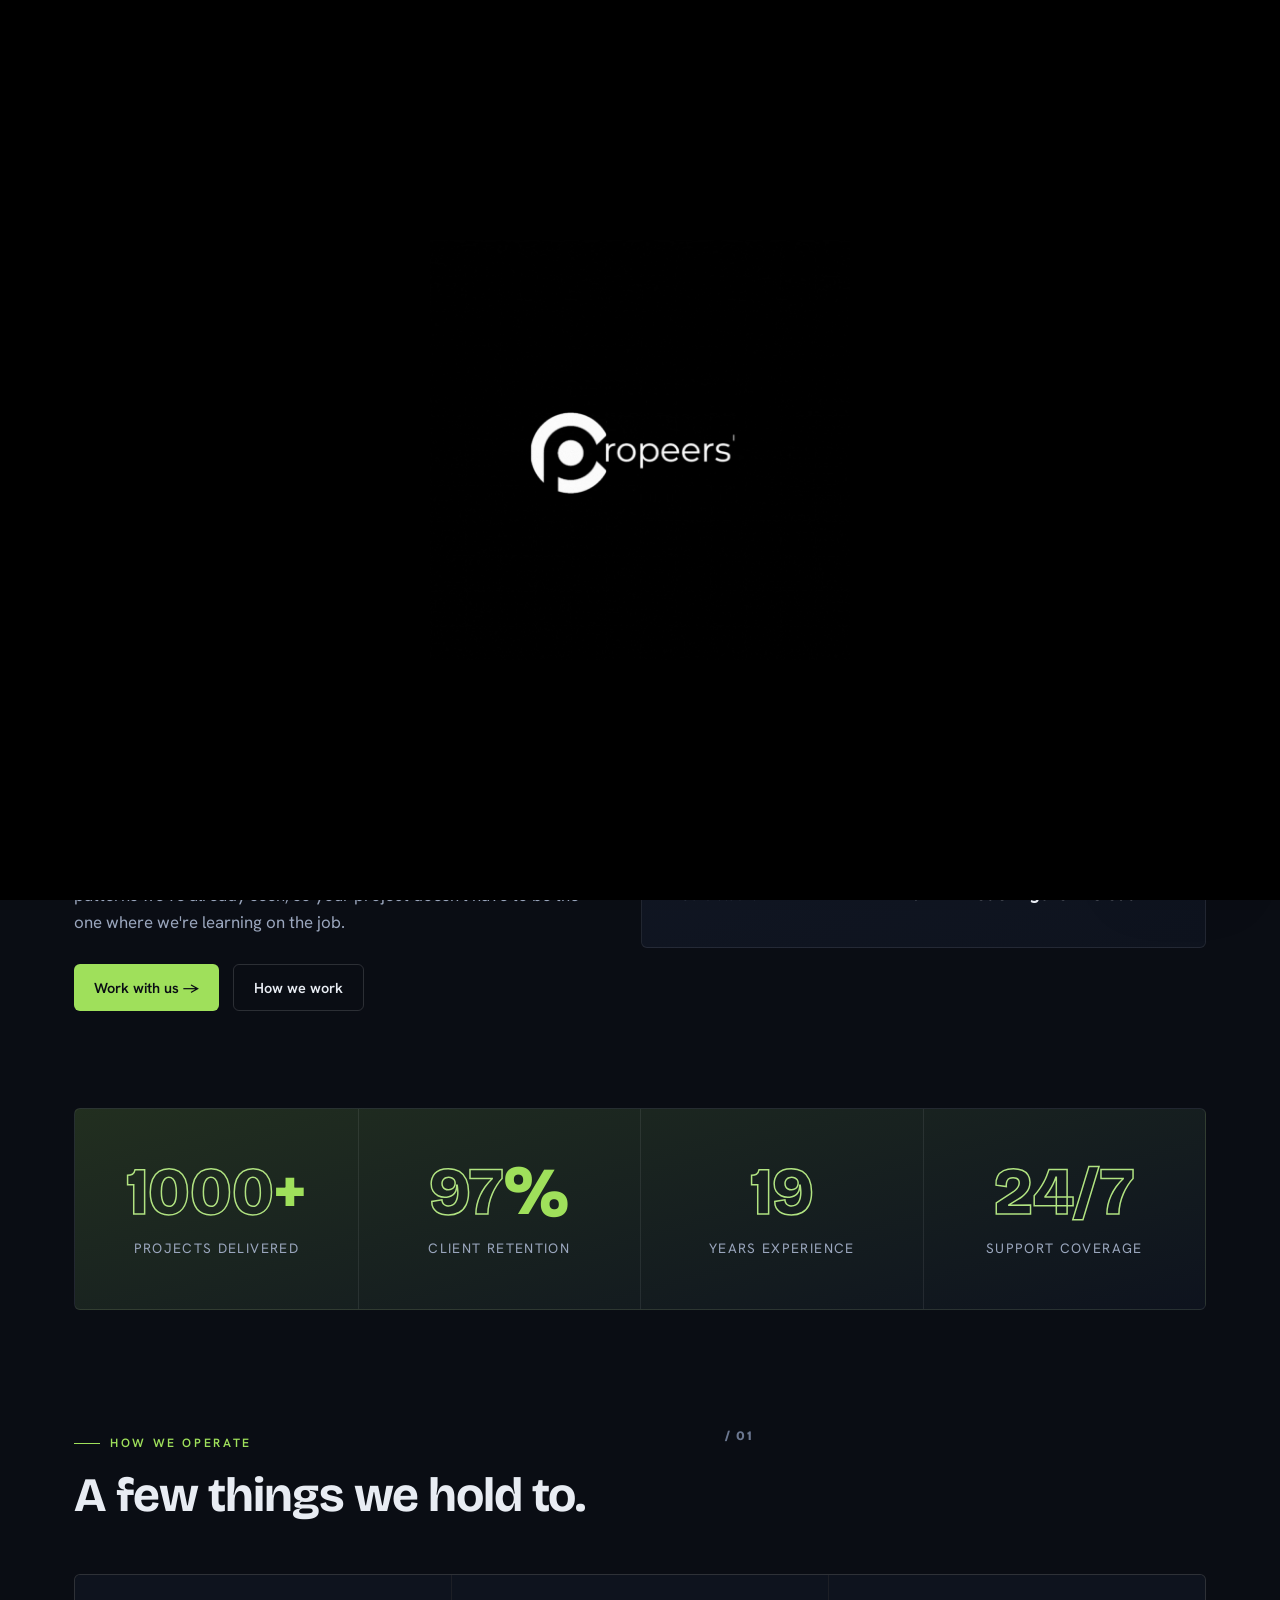
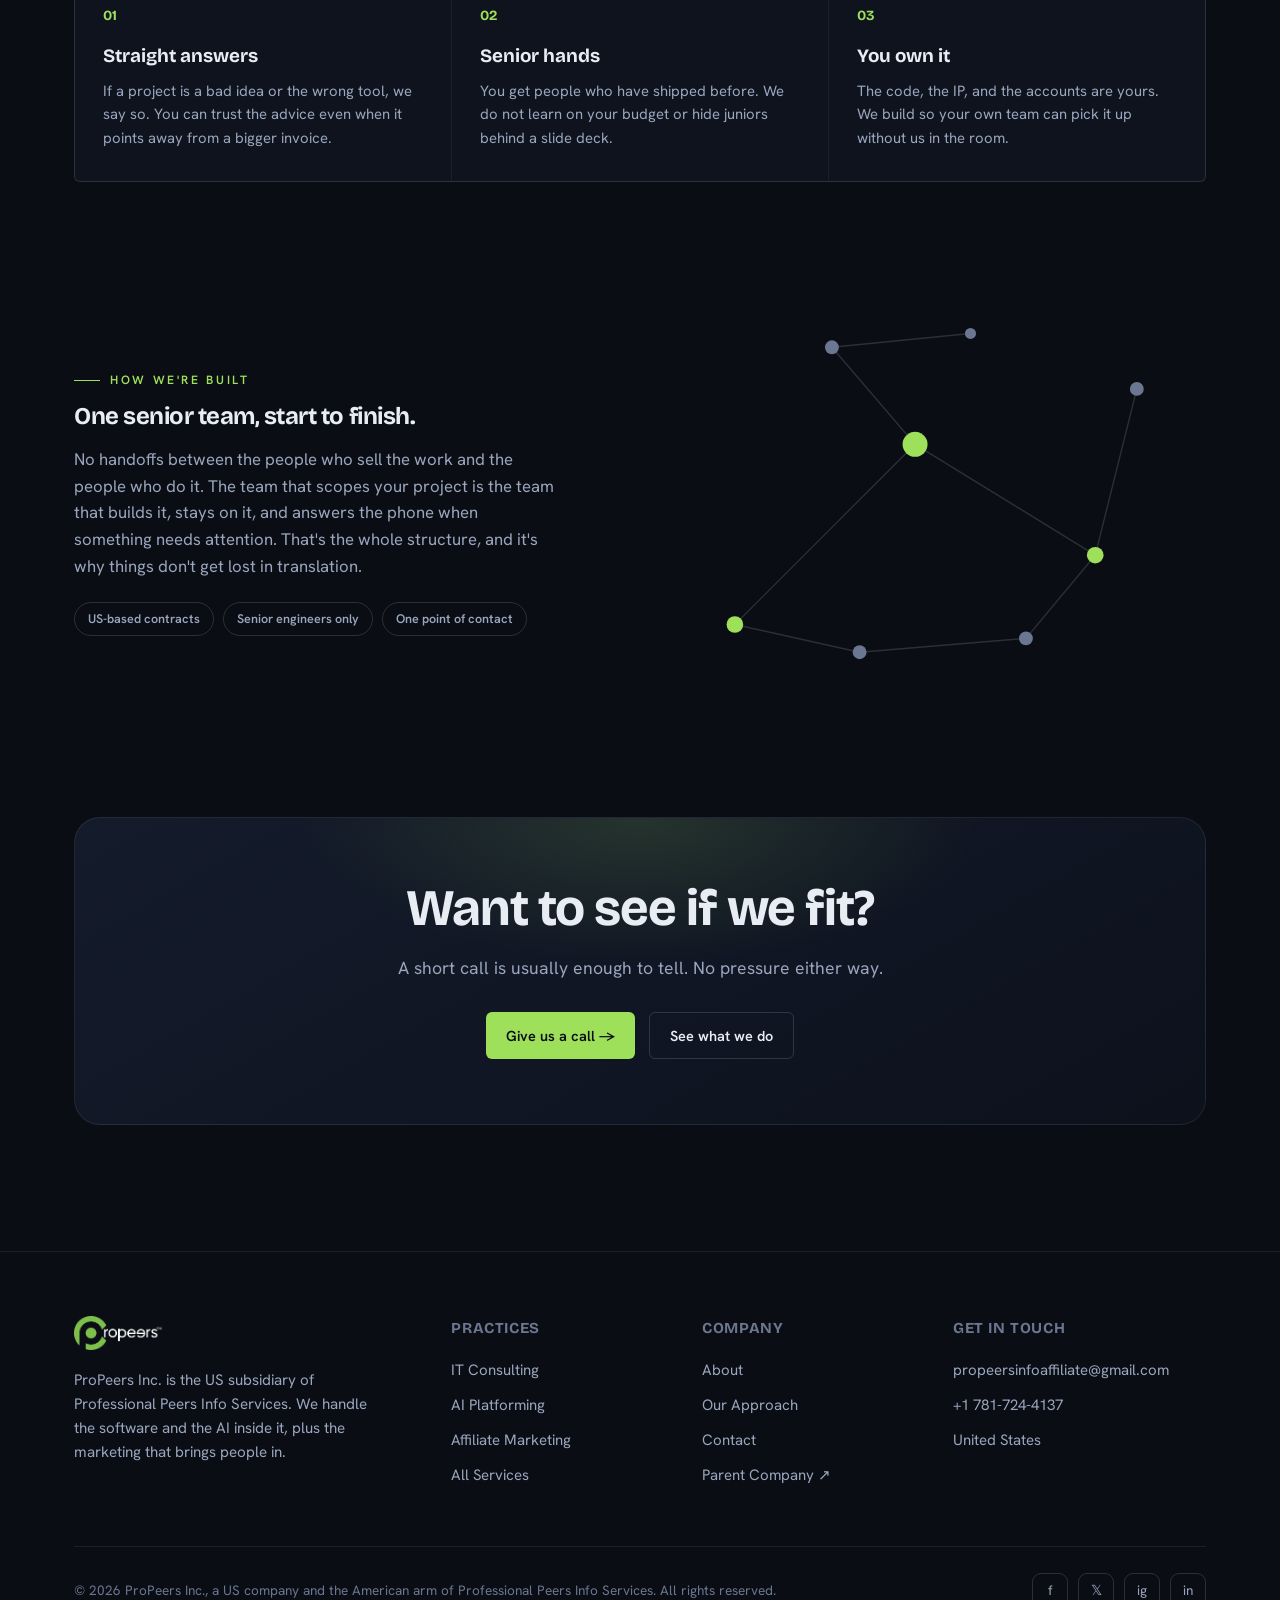
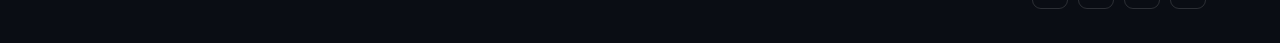
==== commit b8cbde57: "Refine logo mark to match the real logo, drop the US badge, and add shape accents - Rebuild the trac" ====
--- a/about.html
+++ b/about.html
@@ -8,13 +8,16 @@
 <link rel="preconnect" href="https://fonts.googleapis.com">
 <link rel="preconnect" href="https://fonts.gstatic.com" crossorigin>
 <link href="https://fonts.googleapis.com/css2?family=Bricolage+Grotesque:opsz,wght@12..96,400;12..96,500;12..96,700;12..96,800&family=Hanken+Grotesk:wght@400;500;600;700&display=swap" rel="stylesheet">
-<link rel="icon" type="image/svg+xml" href="data:image/svg+xml,%3Csvg xmlns=%27http://www.w3.org/2000/svg%27 viewBox=%270 0 100 125%27%3E%3Crect width=%27100%27 height=%27125%27 rx=%2718%27 fill=%27%230a0d14%27/%3E%3Cpath d=%27M83.1 30.2 A38 38 0 1 0 83.1 73.8%27 fill=%27none%27 stroke=%27%239fe05b%27 stroke-width=%2721%27/%3E%3Cpath d=%27M14 52 L14 109%27 fill=%27none%27 stroke=%27%239fe05b%27 stroke-width=%2721%27 stroke-linecap=%27round%27/%3E%3Ccircle cx=%2752%27 cy=%2752%27 r=%2714%27 fill=%27%239fe05b%27/%3E%3C/svg%3E">
+<link rel="icon" type="image/svg+xml" href="data:image/svg+xml,%3Csvg xmlns=%27http://www.w3.org/2000/svg%27 viewBox=%270 0 100 100%27%3E%3Crect width=%27100%27 height=%27100%27 rx=%2718%27 fill=%27%230a0d14%27/%3E%3Ccircle cx=%2750%27 cy=%2750%27 r=%2716%27 fill=%27%239fe05b%27/%3E%3Cpath d=%27M88.37 32.92 A42 42 0 1 0 16.91 75.86%27 fill=%27none%27 stroke=%27%239fe05b%27 stroke-width=%2716%27/%3E%3Cpath d=%27M35.64 89.47 A42 42 0 0 1 88.94 65.73%27 fill=%27none%27 stroke=%27%239fe05b%27 stroke-width=%2716%27/%3E%3C/svg%3E">
 <link rel="stylesheet" href="styles.css">
 </head>
 <body data-page="company">
 <div id="site-header"></div>
 
 <section class="page-hero">
+  <span class="shape-tri t1" style="top:30px;right:14%"></span>
+  <span class="shape-tri t2" style="top:120px;right:6%"></span>
+  <span class="shape-tri t3" style="top:80px;right:22%"></span>
   <div class="wrap">
     <div class="breadcrumb reveal"><a href="index.html">Home</a><span class="sep">/</span> Company</div>
     <span class="eyebrow reveal">The company</span>
@@ -37,16 +40,26 @@
       </div>
     </div>
     <div class="about-card reveal">
+      <div class="diamond-badge" style="top:-32px;right:-32px">
+        <div class="inner"><div class="num">19+</div><div class="lbl">Years of<br>experience</div></div>
+      </div>
       <span class="badge">&#9679; US-based &middot; Senior-led teams</span>
       <div class="row"><span class="lbl">Entity</span><span class="val">ProPeers Inc. (United States)</span></div>
       <div class="row"><span class="lbl">Certification</span><span class="val">ISO 9001:2015</span></div>
       <div class="row"><span class="lbl">Coverage</span><span class="val">Nationwide, US business hours</span></div>
       <div class="row"><span class="lbl">Core stacks</span><span class="val">.NET &middot; Node &middot; Python &middot; Cloud &middot; AI</span></div>
-      <div class="stats" style="margin-top:30px">
-        <div class="stat"><div class="big"><em>19</em></div><div class="lbl">Years experience</div></div>
-        <div class="stat"><div class="big">1000<em>+</em></div><div class="lbl">Projects delivered</div></div>
-        <div class="stat"><div class="big">97<em>%</em></div><div class="lbl">Client retention</div></div>
-        <div class="stat"><div class="big"><em>24/7</em></div><div class="lbl">Support coverage</div></div>
+    </div>
+  </div>
+</section>
+
+<section style="padding-top:0">
+  <div class="wrap">
+    <div class="ghost-band reveal">
+      <div class="row">
+        <div class="item"><div class="num">1000<span style="-webkit-text-stroke:0;color:var(--acc)">+</span></div><div class="lbl">Projects delivered</div></div>
+        <div class="item"><div class="num">97<span style="-webkit-text-stroke:0;color:var(--acc)">%</span></div><div class="lbl">Client retention</div></div>
+        <div class="item"><div class="num">19</div><div class="lbl">Years experience</div></div>
+        <div class="item"><div class="num">24/7</div><div class="lbl">Support coverage</div></div>
       </div>
     </div>
   </div>
--- a/styles.css
+++ b/styles.css
@@ -53,10 +53,7 @@
 header.scrolled{border-bottom-color:var(--line);background:rgba(10,13,20,.82)}
 nav{display:flex;align-items:center;justify-content:space-between;height:74px}
 .logo{display:flex;align-items:center;gap:11px;font-family:var(--font-d);font-weight:800;font-size:20px;letter-spacing:-.02em}
-.logo .mark{display:grid;place-items:center;color:var(--acc);flex:none}
-.logo .mark svg{width:27px;height:34px}
-.logo .us{font-size:11px;font-weight:600;letter-spacing:.16em;color:var(--muted-2);
-  border:1px solid var(--line-2);padding:2px 7px;border-radius:6px;font-family:var(--font-b)}
+.logo .lockup{height:34px;width:auto;display:block;flex:none}
 .navlinks{display:flex;gap:34px;align-items:center}
 .navlinks a{font-size:14.5px;color:var(--muted);font-weight:500;transition:.2s}
 .navlinks a:hover{color:var(--text)}
@@ -89,7 +86,7 @@
   pointer-events:none}
 .hero-card .hc-mark{display:grid;place-items:center;flex:none;color:var(--acc);
   filter:drop-shadow(0 0 26px color-mix(in srgb,var(--acc) 45%,transparent))}
-.hero-card .hc-mark svg{width:46px;height:58px}
+.hero-card .hc-mark svg{width:50px;height:50px}
 .hc-row{position:relative;display:flex;gap:16px;align-items:flex-start;
   padding-top:20px;border-top:1px solid var(--line)}
 .hc-row:first-of-type{padding-top:0;border-top:0}
@@ -294,8 +291,8 @@
 .navlinks a:hover::after,.navlinks a.active::after,.foot-col a:hover::after,.breadcrumb a:hover::after{right:0}
 
 /* logo micro-bounce */
-.logo .mark{transition:transform .45s cubic-bezier(.34,1.6,.4,1),box-shadow .3s}
-.logo:hover .mark{transform:rotate(-8deg) scale(1.08)}
+.logo .lockup{transition:transform .45s cubic-bezier(.34,1.6,.4,1)}
+.logo:hover .lockup{transform:scale(1.04)}
 
 /* marquee edge fade + hover pause */
 .strip{position:relative}
@@ -563,7 +560,7 @@
   linear-gradient(165deg,#131c30,#0a0d14)}
 .phone .pmark{display:grid;place-items:center;color:var(--acc);
   filter:drop-shadow(0 0 30px color-mix(in srgb,var(--acc) 35%,transparent))}
-.phone .pmark svg{width:60px;height:75px}
+.phone .pmark svg{width:64px;height:64px}
 .phone .pname{font:700 1.05rem/1.3 var(--font-d);text-align:center;color:var(--text)}
 .phone .pname small{display:block;font:500 .72rem/1.6 var(--font-b);color:var(--muted);
   letter-spacing:.14em;text-transform:uppercase;margin-top:4px}
@@ -608,16 +605,92 @@
 /* ===================================================================
    LOGO WORDMARK + INTRO
 =================================================================== */
-.logo .word{font-family:var(--font-b);font-weight:500;font-size:21px;letter-spacing:0;color:#f7f7f3;margin-left:-5px}
-.logo .word::after{content:"TM";font-size:7px;font-weight:600;vertical-align:super;margin-left:2px;color:var(--muted-2)}
 .intro{position:fixed;inset:0;z-index:200;background:#000;display:grid;place-items:center;
   color:var(--acc);transition:opacity .6s ease}
 .intro.out{opacity:0;pointer-events:none}
-.intro svg{width:92px;height:115px}
-.intro .ring{stroke-dasharray:195;stroke-dashoffset:195;animation:intro-ring .8s ease-out forwards .15s}
-.intro .stem{stroke-dasharray:60;stroke-dashoffset:60;animation:intro-ring .35s ease-out forwards .9s}
-.intro .dot{transform-box:fill-box;transform-origin:center;transform:scale(0);
-  animation:intro-dot .45s cubic-bezier(.2,1.4,.4,1) forwards 1.15s}
-@keyframes intro-ring{to{stroke-dashoffset:0}}
-@keyframes intro-dot{to{transform:scale(1)}}
+.intro img{width:min(420px,72vw);height:auto}
 body.intro-hold{overflow:hidden}
+
+/* ===================================================================
+   ANNOUNCEMENT BAR, HAIRLINE STAT BAND, TABBED SHOWCASE
+   (rhythm borrowed from databricks.com: slim banner, 1px grid
+   tiles, segmented product tabs)
+=================================================================== */
+.annc{background:color-mix(in srgb,var(--acc) 12%,var(--ink-2));border-bottom:1px solid var(--line);
+  font-size:13.5px;color:var(--muted)}
+.annc .wrap{display:flex;align-items:center;gap:14px;padding-top:9px;padding-bottom:9px}
+.annc span{color:var(--text)}
+.annc a{color:var(--acc);font-weight:600;white-space:nowrap}
+.annc a:hover{text-decoration:underline}
+.annc button{margin-left:auto;background:none;border:0;color:var(--muted-2);font-size:18px;
+  line-height:1;cursor:pointer;padding:2px 4px}
+.annc button:hover{color:var(--text)}
+
+.statband{display:grid;grid-template-columns:repeat(4,1fr);gap:1px;
+  background:var(--line);border:1px solid var(--line)}
+.statband .stat{background:var(--ink);padding:30px 28px;margin:0}
+.statband .stat .big{font-family:var(--font-d);font-weight:800;font-size:2.6rem;line-height:1}
+.statband .stat .big em{font-style:normal;color:var(--acc)}
+.statband .stat .lbl{color:var(--muted);font-size:.92rem;margin-top:8px}
+
+.tab-row{display:inline-flex;gap:4px;border:1px solid var(--line);padding:4px;
+  border-radius:calc(var(--r) + 4px);background:rgba(255,255,255,.02);margin-bottom:26px}
+.tab-btn{border:0;background:none;color:var(--muted);font:600 14px/1 var(--font-b);
+  padding:10px 18px;border-radius:var(--r);cursor:pointer;transition:.2s}
+.tab-btn:hover{color:var(--text)}
+.tab-btn.on{background:var(--panel-2);color:var(--text);box-shadow:inset 0 0 0 1px var(--line-2)}
+.tab-pane{display:none}
+.tab-pane.on{display:block;animation:pane-in .35s ease}
+@keyframes pane-in{from{opacity:0;transform:translateY(8px)}to{opacity:1;transform:none}}
+.tab-pane .demo-window{max-width:760px}
+@media(max-width:900px){
+  .statband{grid-template-columns:1fr 1fr}
+  .tab-row{display:flex;overflow-x:auto}
+}
+
+/* SHAPE ACCENTS, DIAMOND BADGE, GHOST STAT BAND */
+.shape-tri{position:absolute;width:0;height:0;pointer-events:none;z-index:0}
+.shape-tri.t1{border-left:30px solid transparent;border-right:30px solid transparent;
+  border-bottom:52px solid color-mix(in srgb,var(--acc) 55%,transparent);transform:rotate(14deg)}
+.shape-tri.t2{border-left:18px solid transparent;border-right:18px solid transparent;
+  border-bottom:32px solid color-mix(in srgb,var(--acc-deep) 45%,transparent);transform:rotate(-22deg)}
+.shape-tri.t3{border-left:12px solid transparent;border-right:12px solid transparent;
+  border-bottom:22px solid var(--line-2);transform:rotate(50deg)}
+
+.diamond-badge{position:absolute;width:128px;height:128px;background:var(--acc);
+  display:grid;place-items:center;transform:rotate(45deg);
+  box-shadow:0 24px 60px -24px color-mix(in srgb,var(--acc) 60%,transparent);z-index:2}
+.diamond-badge .inner{transform:rotate(-45deg);text-align:center;color:var(--ink)}
+.diamond-badge .inner .num{font-family:var(--font-d);font-weight:800;font-size:1.7rem;line-height:1}
+.diamond-badge .inner .lbl{font-size:.6rem;font-weight:700;letter-spacing:.14em;
+  text-transform:uppercase;margin-top:4px;line-height:1.3}
+
+.about-card{position:relative;overflow:visible}
+
+.ghost-band{position:relative;border-radius:var(--r);border:1px solid var(--line);overflow:hidden;
+  background:linear-gradient(165deg,color-mix(in srgb,var(--acc) 16%,var(--ink)),var(--ink-2))}
+.ghost-band .row{display:grid;grid-template-columns:repeat(4,1fr);position:relative;z-index:1}
+.ghost-band .item{padding:50px 24px;text-align:center;border-left:1px solid var(--line)}
+.ghost-band .item:first-child{border-left:0}
+.ghost-band .num{font-family:var(--font-d);font-weight:800;font-size:clamp(2.6rem,5.5vw,4.2rem);
+  line-height:1;color:transparent;-webkit-text-stroke:1.5px color-mix(in srgb,var(--acc) 75%,var(--text))}
+.ghost-band .lbl{margin-top:12px;font-size:.85rem;letter-spacing:.1em;text-transform:uppercase;color:var(--muted)}
+@media(max-width:760px){
+  .ghost-band .row{grid-template-columns:1fr 1fr}
+  .ghost-band .item:nth-child(2){border-left:1px solid var(--line)}
+  .ghost-band .item:nth-child(3){border-left:0}
+}
+
+.feature-tiles{display:grid;grid-template-columns:repeat(4,1fr);gap:1px;
+  background:var(--line);border:1px solid var(--line);border-radius:var(--r);overflow:hidden}
+.feature-tiles a{background:var(--ink);padding:26px 22px;display:flex;flex-direction:column;gap:14px;
+  transition:.25s;position:relative}
+.feature-tiles a:hover{background:var(--panel)}
+.feature-tiles .ft-ico{width:38px;height:38px;background:var(--acc);transform:rotate(45deg);
+  display:grid;place-items:center;flex:none}
+.feature-tiles .ft-ico svg{width:18px;height:18px;transform:rotate(-45deg);color:var(--ink)}
+.feature-tiles h5{font-family:var(--font-d);font-size:1rem;font-weight:700}
+.feature-tiles p{color:var(--muted);font-size:.88rem;line-height:1.5;margin:0}
+.feature-tiles .ft-arrow{margin-top:auto;color:var(--acc);font-weight:700;font-size:.85rem}
+@media(max-width:900px){.feature-tiles{grid-template-columns:1fr 1fr}}
+@media(max-width:560px){.feature-tiles{grid-template-columns:1fr}}
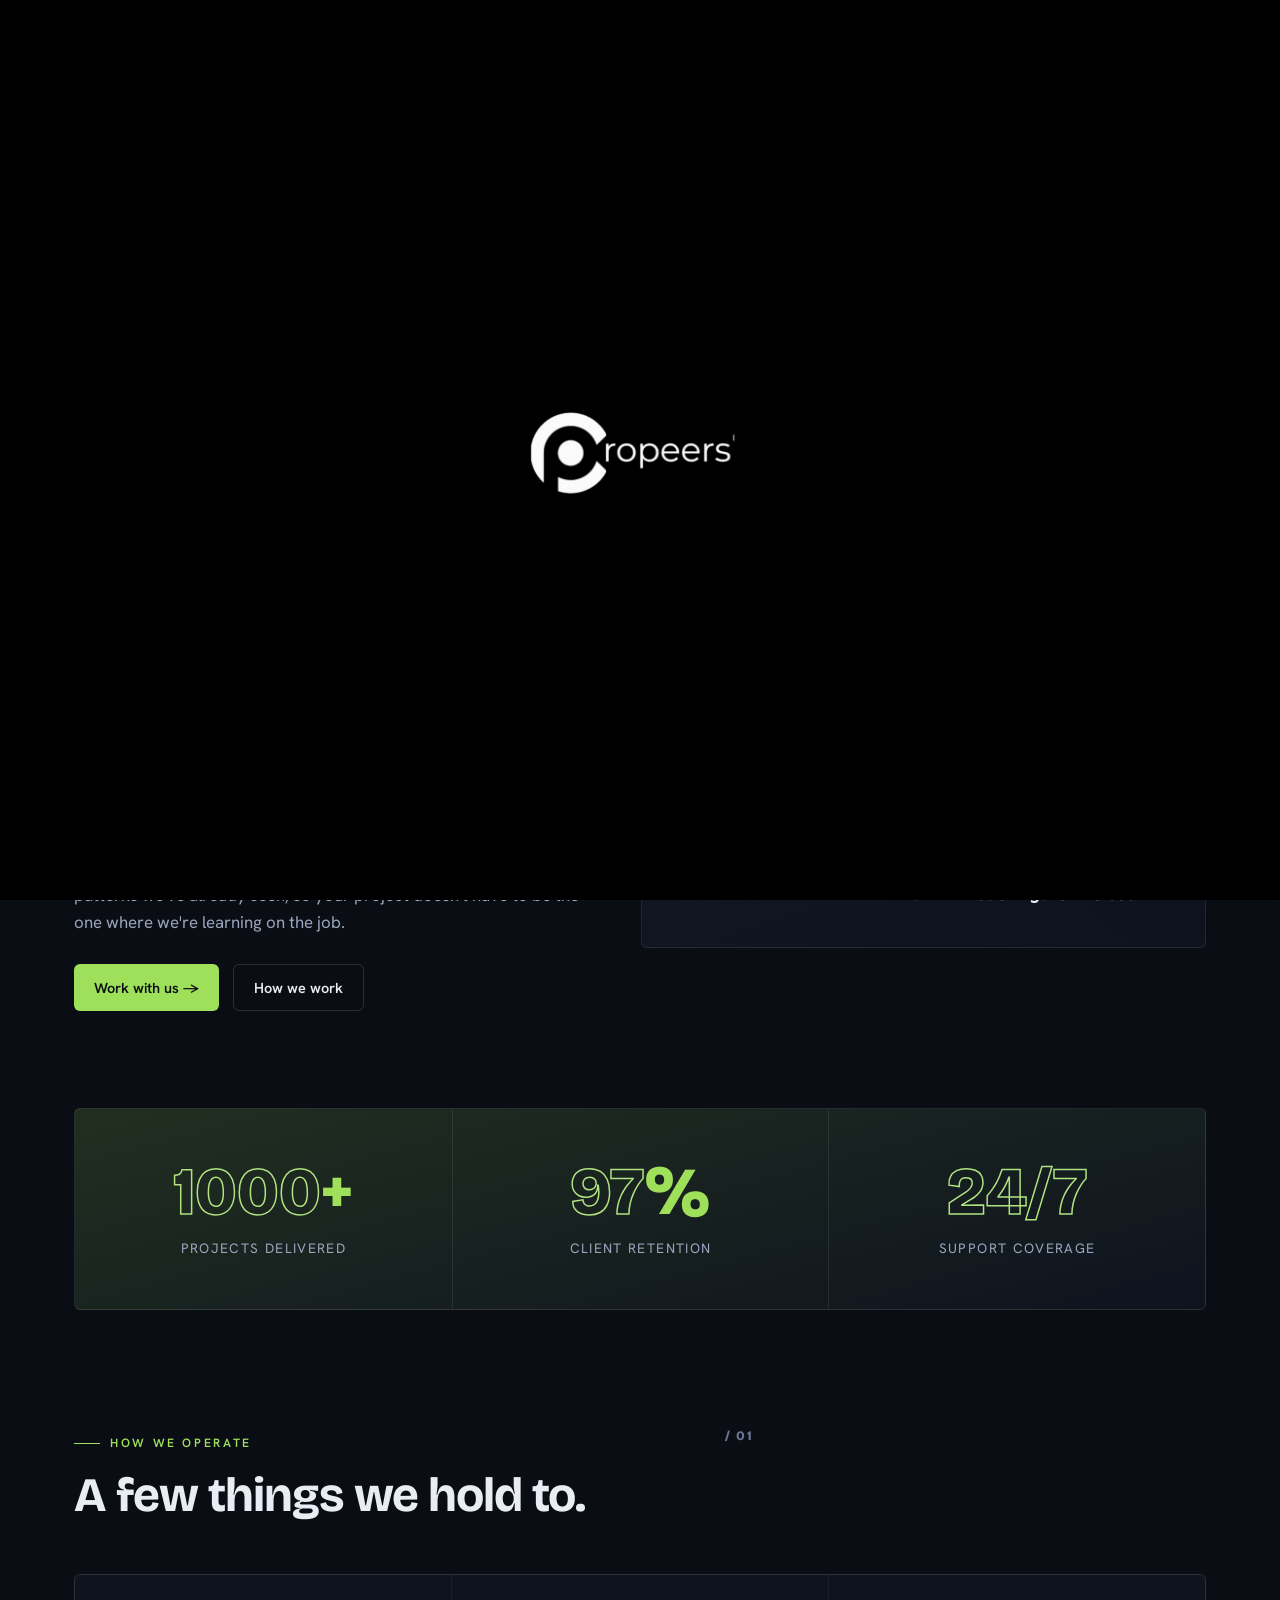
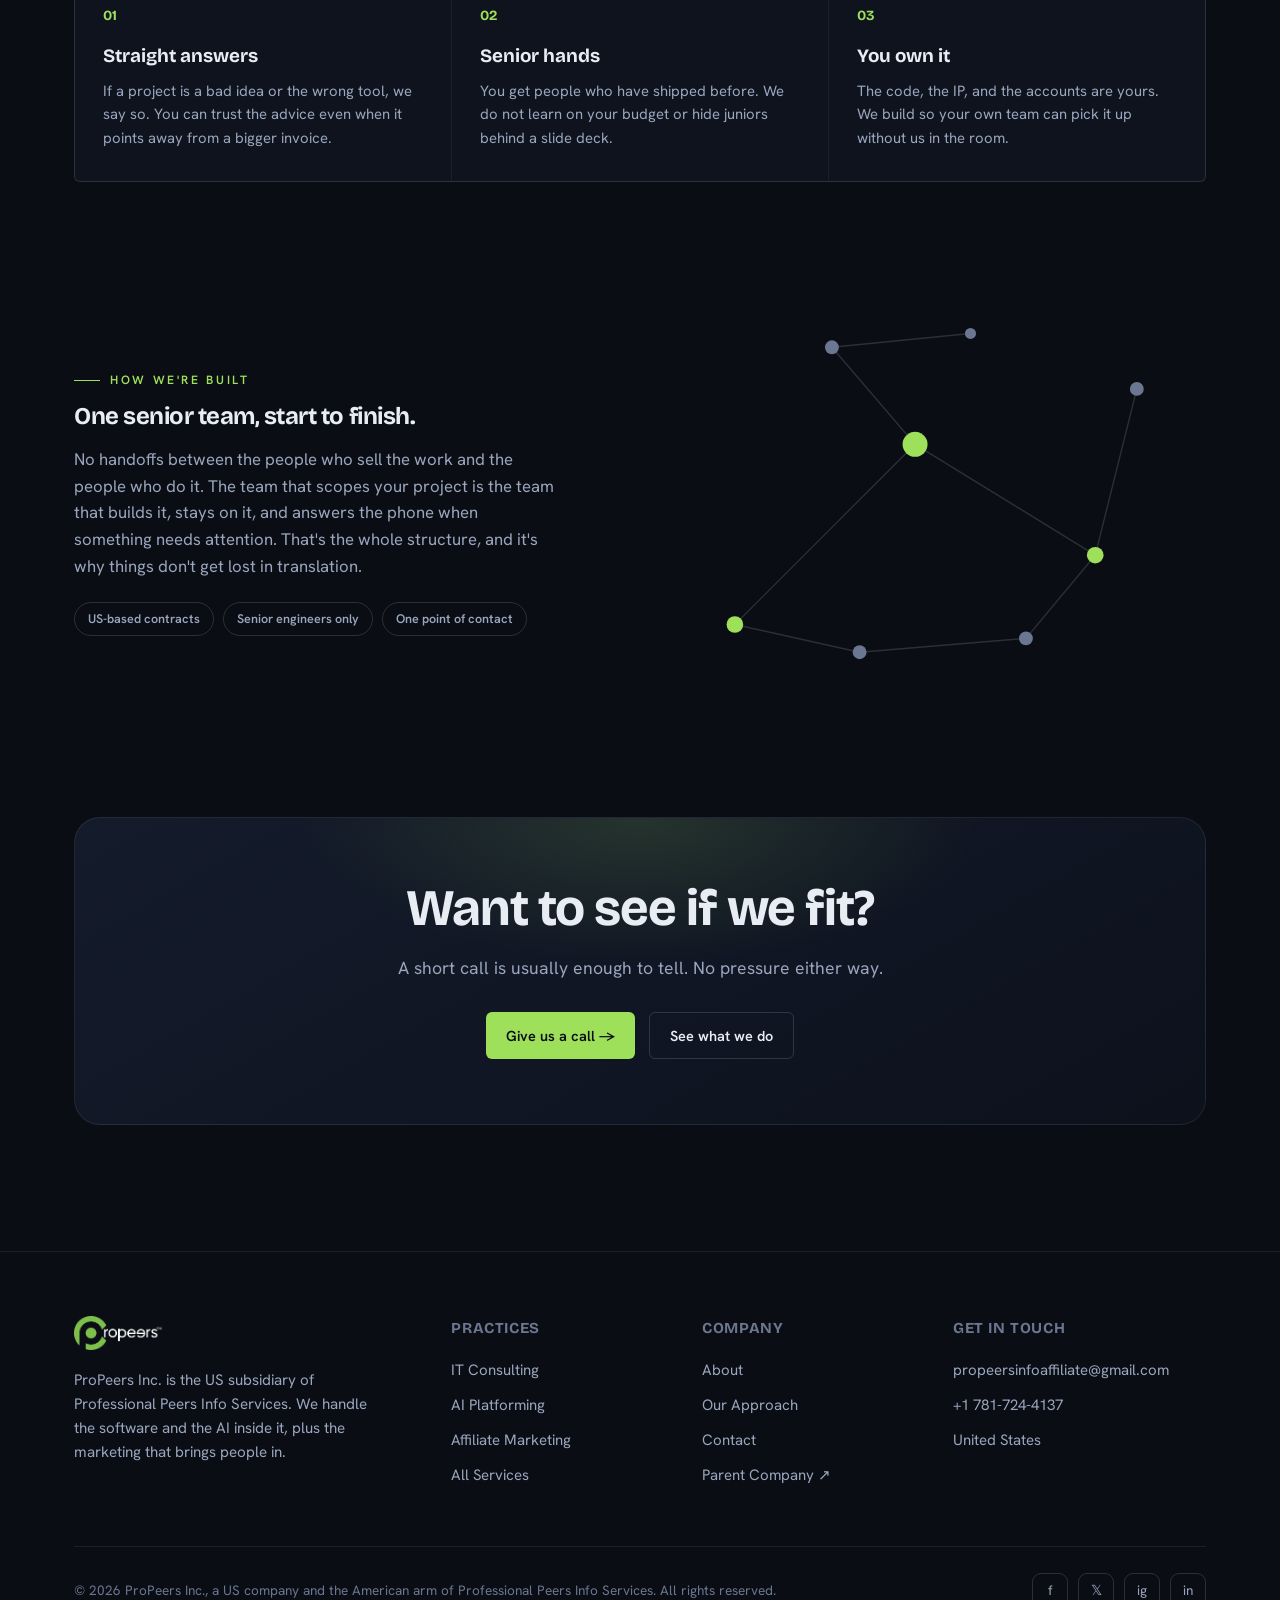
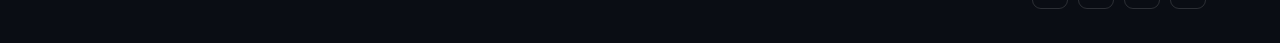
==== commit 8189f6ba: "Revert the traced P mark, drop the practices tile row, and de-dupe content - Restore the previous P " ====
--- a/about.html
+++ b/about.html
@@ -8,7 +8,7 @@
 <link rel="preconnect" href="https://fonts.googleapis.com">
 <link rel="preconnect" href="https://fonts.gstatic.com" crossorigin>
 <link href="https://fonts.googleapis.com/css2?family=Bricolage+Grotesque:opsz,wght@12..96,400;12..96,500;12..96,700;12..96,800&family=Hanken+Grotesk:wght@400;500;600;700&display=swap" rel="stylesheet">
-<link rel="icon" type="image/svg+xml" href="data:image/svg+xml,%3Csvg xmlns=%27http://www.w3.org/2000/svg%27 viewBox=%270 0 100 100%27%3E%3Crect width=%27100%27 height=%27100%27 rx=%2718%27 fill=%27%230a0d14%27/%3E%3Ccircle cx=%2750%27 cy=%2750%27 r=%2716%27 fill=%27%239fe05b%27/%3E%3Cpath d=%27M88.37 32.92 A42 42 0 1 0 16.91 75.86%27 fill=%27none%27 stroke=%27%239fe05b%27 stroke-width=%2716%27/%3E%3Cpath d=%27M35.64 89.47 A42 42 0 0 1 88.94 65.73%27 fill=%27none%27 stroke=%27%239fe05b%27 stroke-width=%2716%27/%3E%3C/svg%3E">
+<link rel="icon" type="image/svg+xml" href="data:image/svg+xml,%3Csvg xmlns=%27http://www.w3.org/2000/svg%27 viewBox=%270 0 100 125%27%3E%3Crect width=%27100%27 height=%27125%27 rx=%2718%27 fill=%27%230a0d14%27/%3E%3Cpath d=%27M83.1 30.2 A38 38 0 1 0 83.1 73.8%27 fill=%27none%27 stroke=%27%239fe05b%27 stroke-width=%2721%27/%3E%3Cpath d=%27M14 52 L14 109%27 fill=%27none%27 stroke=%27%239fe05b%27 stroke-width=%2721%27 stroke-linecap=%27round%27/%3E%3Ccircle cx=%2752%27 cy=%2752%27 r=%2714%27 fill=%27%239fe05b%27/%3E%3C/svg%3E">
 <link rel="stylesheet" href="styles.css">
 </head>
 <body data-page="company">
@@ -58,7 +58,6 @@
       <div class="row">
         <div class="item"><div class="num">1000<span style="-webkit-text-stroke:0;color:var(--acc)">+</span></div><div class="lbl">Projects delivered</div></div>
         <div class="item"><div class="num">97<span style="-webkit-text-stroke:0;color:var(--acc)">%</span></div><div class="lbl">Client retention</div></div>
-        <div class="item"><div class="num">19</div><div class="lbl">Years experience</div></div>
         <div class="item"><div class="num">24/7</div><div class="lbl">Support coverage</div></div>
       </div>
     </div>
--- a/styles.css
+++ b/styles.css
@@ -86,7 +86,7 @@
   pointer-events:none}
 .hero-card .hc-mark{display:grid;place-items:center;flex:none;color:var(--acc);
   filter:drop-shadow(0 0 26px color-mix(in srgb,var(--acc) 45%,transparent))}
-.hero-card .hc-mark svg{width:50px;height:50px}
+.hero-card .hc-mark svg{width:46px;height:58px}
 .hc-row{position:relative;display:flex;gap:16px;align-items:flex-start;
   padding-top:20px;border-top:1px solid var(--line)}
 .hc-row:first-of-type{padding-top:0;border-top:0}
@@ -560,7 +560,7 @@
   linear-gradient(165deg,#131c30,#0a0d14)}
 .phone .pmark{display:grid;place-items:center;color:var(--acc);
   filter:drop-shadow(0 0 30px color-mix(in srgb,var(--acc) 35%,transparent))}
-.phone .pmark svg{width:64px;height:64px}
+.phone .pmark svg{width:60px;height:75px}
 .phone .pname{font:700 1.05rem/1.3 var(--font-d);text-align:center;color:var(--text)}
 .phone .pname small{display:block;font:500 .72rem/1.6 var(--font-b);color:var(--muted);
   letter-spacing:.14em;text-transform:uppercase;margin-top:4px}
@@ -626,13 +626,6 @@
   line-height:1;cursor:pointer;padding:2px 4px}
 .annc button:hover{color:var(--text)}
 
-.statband{display:grid;grid-template-columns:repeat(4,1fr);gap:1px;
-  background:var(--line);border:1px solid var(--line)}
-.statband .stat{background:var(--ink);padding:30px 28px;margin:0}
-.statband .stat .big{font-family:var(--font-d);font-weight:800;font-size:2.6rem;line-height:1}
-.statband .stat .big em{font-style:normal;color:var(--acc)}
-.statband .stat .lbl{color:var(--muted);font-size:.92rem;margin-top:8px}
-
 .tab-row{display:inline-flex;gap:4px;border:1px solid var(--line);padding:4px;
   border-radius:calc(var(--r) + 4px);background:rgba(255,255,255,.02);margin-bottom:26px}
 .tab-btn{border:0;background:none;color:var(--muted);font:600 14px/1 var(--font-b);
@@ -644,7 +637,6 @@
 @keyframes pane-in{from{opacity:0;transform:translateY(8px)}to{opacity:1;transform:none}}
 .tab-pane .demo-window{max-width:760px}
 @media(max-width:900px){
-  .statband{grid-template-columns:1fr 1fr}
   .tab-row{display:flex;overflow-x:auto}
 }
 
@@ -669,28 +661,14 @@
 
 .ghost-band{position:relative;border-radius:var(--r);border:1px solid var(--line);overflow:hidden;
   background:linear-gradient(165deg,color-mix(in srgb,var(--acc) 16%,var(--ink)),var(--ink-2))}
-.ghost-band .row{display:grid;grid-template-columns:repeat(4,1fr);position:relative;z-index:1}
+.ghost-band .row{display:grid;grid-template-columns:repeat(3,1fr);position:relative;z-index:1}
 .ghost-band .item{padding:50px 24px;text-align:center;border-left:1px solid var(--line)}
 .ghost-band .item:first-child{border-left:0}
 .ghost-band .num{font-family:var(--font-d);font-weight:800;font-size:clamp(2.6rem,5.5vw,4.2rem);
   line-height:1;color:transparent;-webkit-text-stroke:1.5px color-mix(in srgb,var(--acc) 75%,var(--text))}
 .ghost-band .lbl{margin-top:12px;font-size:.85rem;letter-spacing:.1em;text-transform:uppercase;color:var(--muted)}
 @media(max-width:760px){
-  .ghost-band .row{grid-template-columns:1fr 1fr}
-  .ghost-band .item:nth-child(2){border-left:1px solid var(--line)}
-  .ghost-band .item:nth-child(3){border-left:0}
-}
-
-.feature-tiles{display:grid;grid-template-columns:repeat(4,1fr);gap:1px;
-  background:var(--line);border:1px solid var(--line);border-radius:var(--r);overflow:hidden}
-.feature-tiles a{background:var(--ink);padding:26px 22px;display:flex;flex-direction:column;gap:14px;
-  transition:.25s;position:relative}
-.feature-tiles a:hover{background:var(--panel)}
-.feature-tiles .ft-ico{width:38px;height:38px;background:var(--acc);transform:rotate(45deg);
-  display:grid;place-items:center;flex:none}
-.feature-tiles .ft-ico svg{width:18px;height:18px;transform:rotate(-45deg);color:var(--ink)}
-.feature-tiles h5{font-family:var(--font-d);font-size:1rem;font-weight:700}
-.feature-tiles p{color:var(--muted);font-size:.88rem;line-height:1.5;margin:0}
-.feature-tiles .ft-arrow{margin-top:auto;color:var(--acc);font-weight:700;font-size:.85rem}
-@media(max-width:900px){.feature-tiles{grid-template-columns:1fr 1fr}}
-@media(max-width:560px){.feature-tiles{grid-template-columns:1fr}}
+  .ghost-band .row{grid-template-columns:1fr}
+  .ghost-band .item{border-left:0;border-top:1px solid var(--line);padding:30px 24px}
+  .ghost-band .item:first-child{border-top:0}
+}
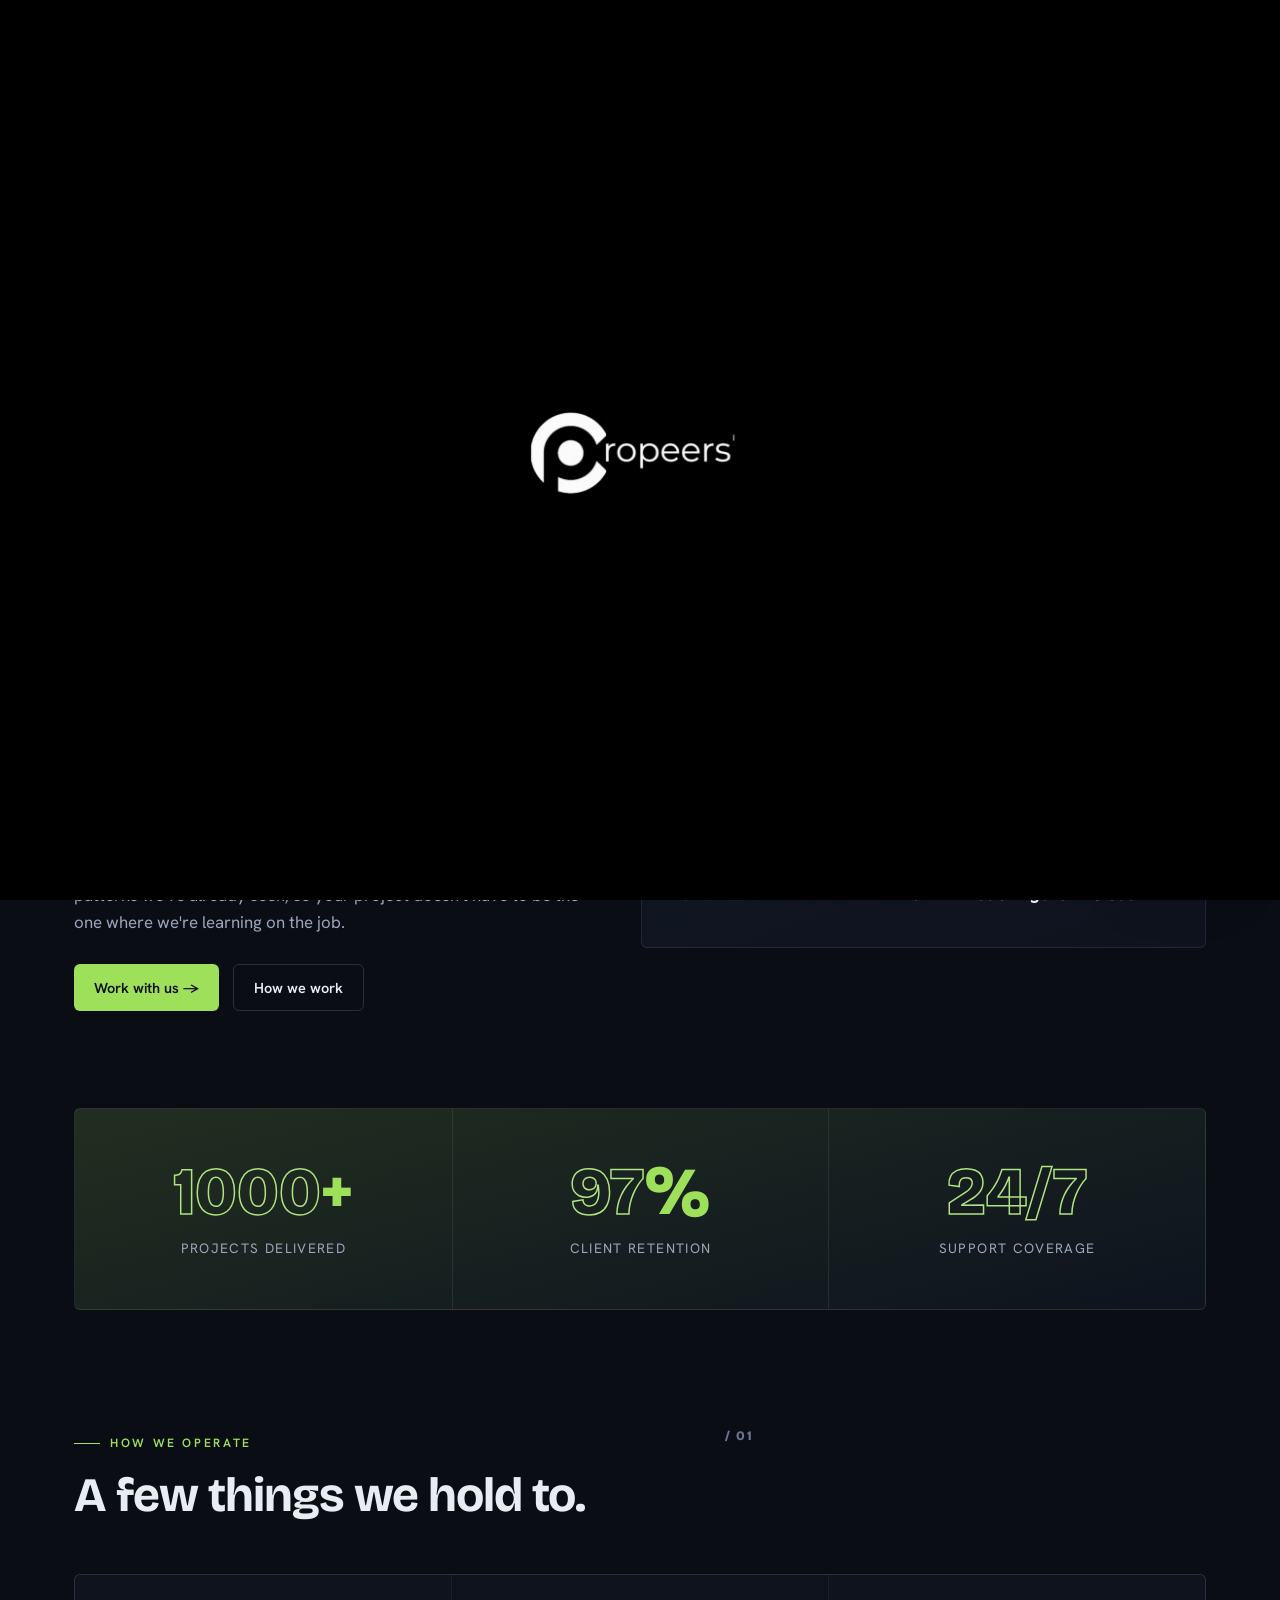
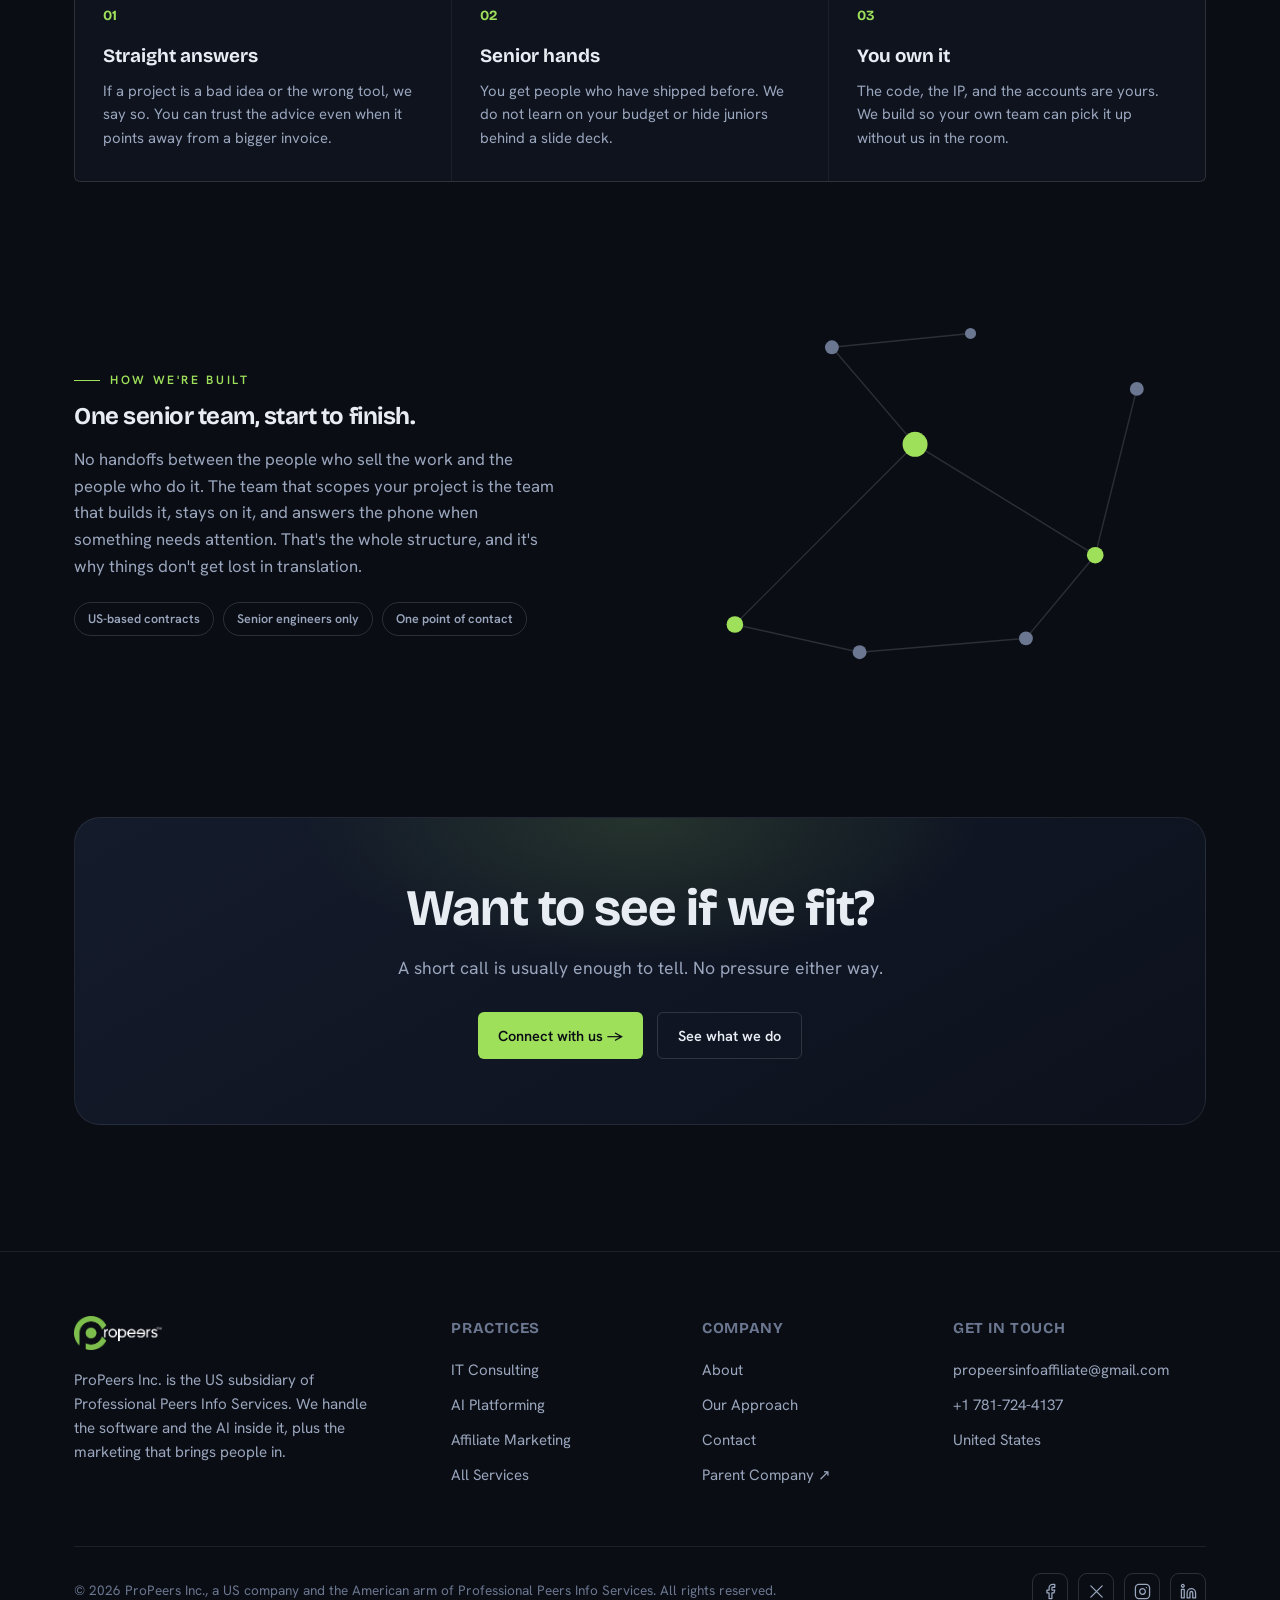
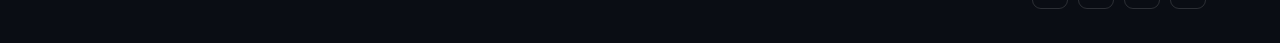
==== commit fa840295: "Add a Connect page for socials and de-dupe contact CTAs - Replace the header "Talk to us" tel link w" ====
--- a/about.html
+++ b/about.html
@@ -109,7 +109,7 @@
       <h2>Want to see if we fit?</h2>
       <p>A short call is usually enough to tell. No pressure either way.</p>
       <div class="hero-cta">
-        <a href="tel:+17817244137" class="btn btn-acc">Give us a call &rarr;</a>
+        <a href="connect.html" class="btn btn-acc">Connect with us &rarr;</a>
         <a href="what-we-do.html" class="btn btn-ghost">See what we do</a>
       </div>
     </div>
--- a/styles.css
+++ b/styles.css
@@ -246,10 +246,28 @@
 .foot-bottom{display:flex;justify-content:space-between;align-items:center;
   margin-top:48px;padding-top:26px;border-top:1px solid var(--line);
   color:var(--muted-2);font-size:.85rem;flex-wrap:wrap;gap:14px}
+.social-cards{display:grid;grid-template-columns:repeat(4,1fr);gap:1px;background:var(--line);
+  border:1px solid var(--line);border-radius:var(--r);overflow:hidden}
+.social-card{background:var(--ink-2);padding:34px 28px;display:flex;flex-direction:column;
+  align-items:flex-start;gap:12px;transition:.25s;color:var(--text)}
+.social-card:hover{background:var(--panel-2)}
+.social-card .sc-ico{width:48px;height:48px;border-radius:var(--r);display:grid;place-items:center;
+  border:1px solid color-mix(in srgb,var(--acc) 30%,transparent);
+  background:color-mix(in srgb,var(--acc) 14%,transparent);color:var(--acc)}
+.social-card .sc-ico svg{width:22px;height:22px;stroke:currentColor;fill:none;stroke-width:1.8;
+  stroke-linecap:round;stroke-linejoin:round}
+.social-card h4{font-family:var(--font-d);font-size:1.1rem;font-weight:700}
+.social-card p{color:var(--muted);font-size:.9rem;margin:0}
+.social-card .sc-go{margin-top:auto;color:var(--acc);font-weight:700;font-size:.85rem;padding-top:8px}
+@media(max-width:900px){.social-cards{grid-template-columns:1fr 1fr}}
+@media(max-width:560px){.social-cards{grid-template-columns:1fr}}
+
 .socials{display:flex;gap:10px}
 .socials a{width:36px;height:36px;border:1px solid var(--line-2);border-radius:9px;
-  display:grid;place-items:center;color:var(--muted)}
+  display:grid;place-items:center;color:var(--muted);transition:.2s}
 .socials a:hover{border-color:var(--acc);color:var(--acc)}
+.socials svg{width:17px;height:17px;stroke:currentColor;fill:none;
+  stroke-width:1.8;stroke-linecap:round;stroke-linejoin:round}
 
 /* reveal anim */
 .reveal{opacity:0;transform:translateY(24px) scale(.985);filter:blur(6px);
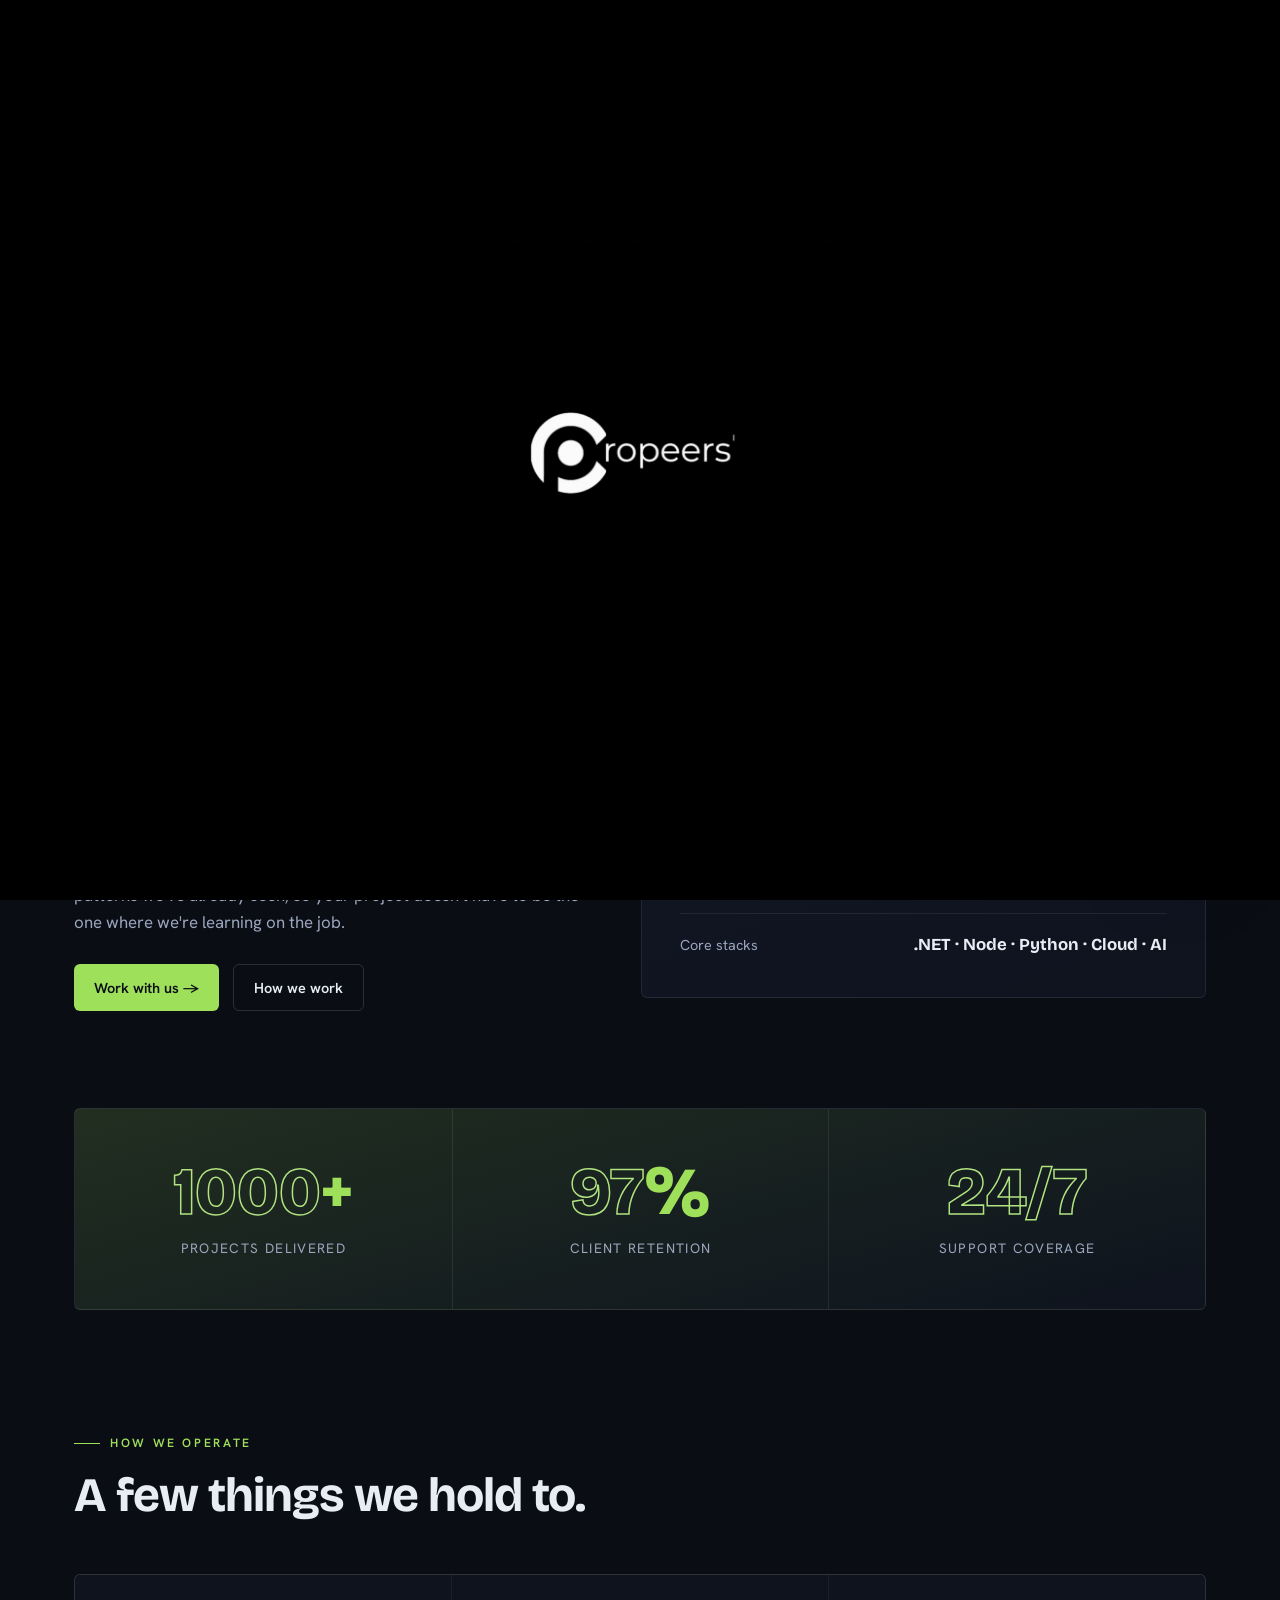
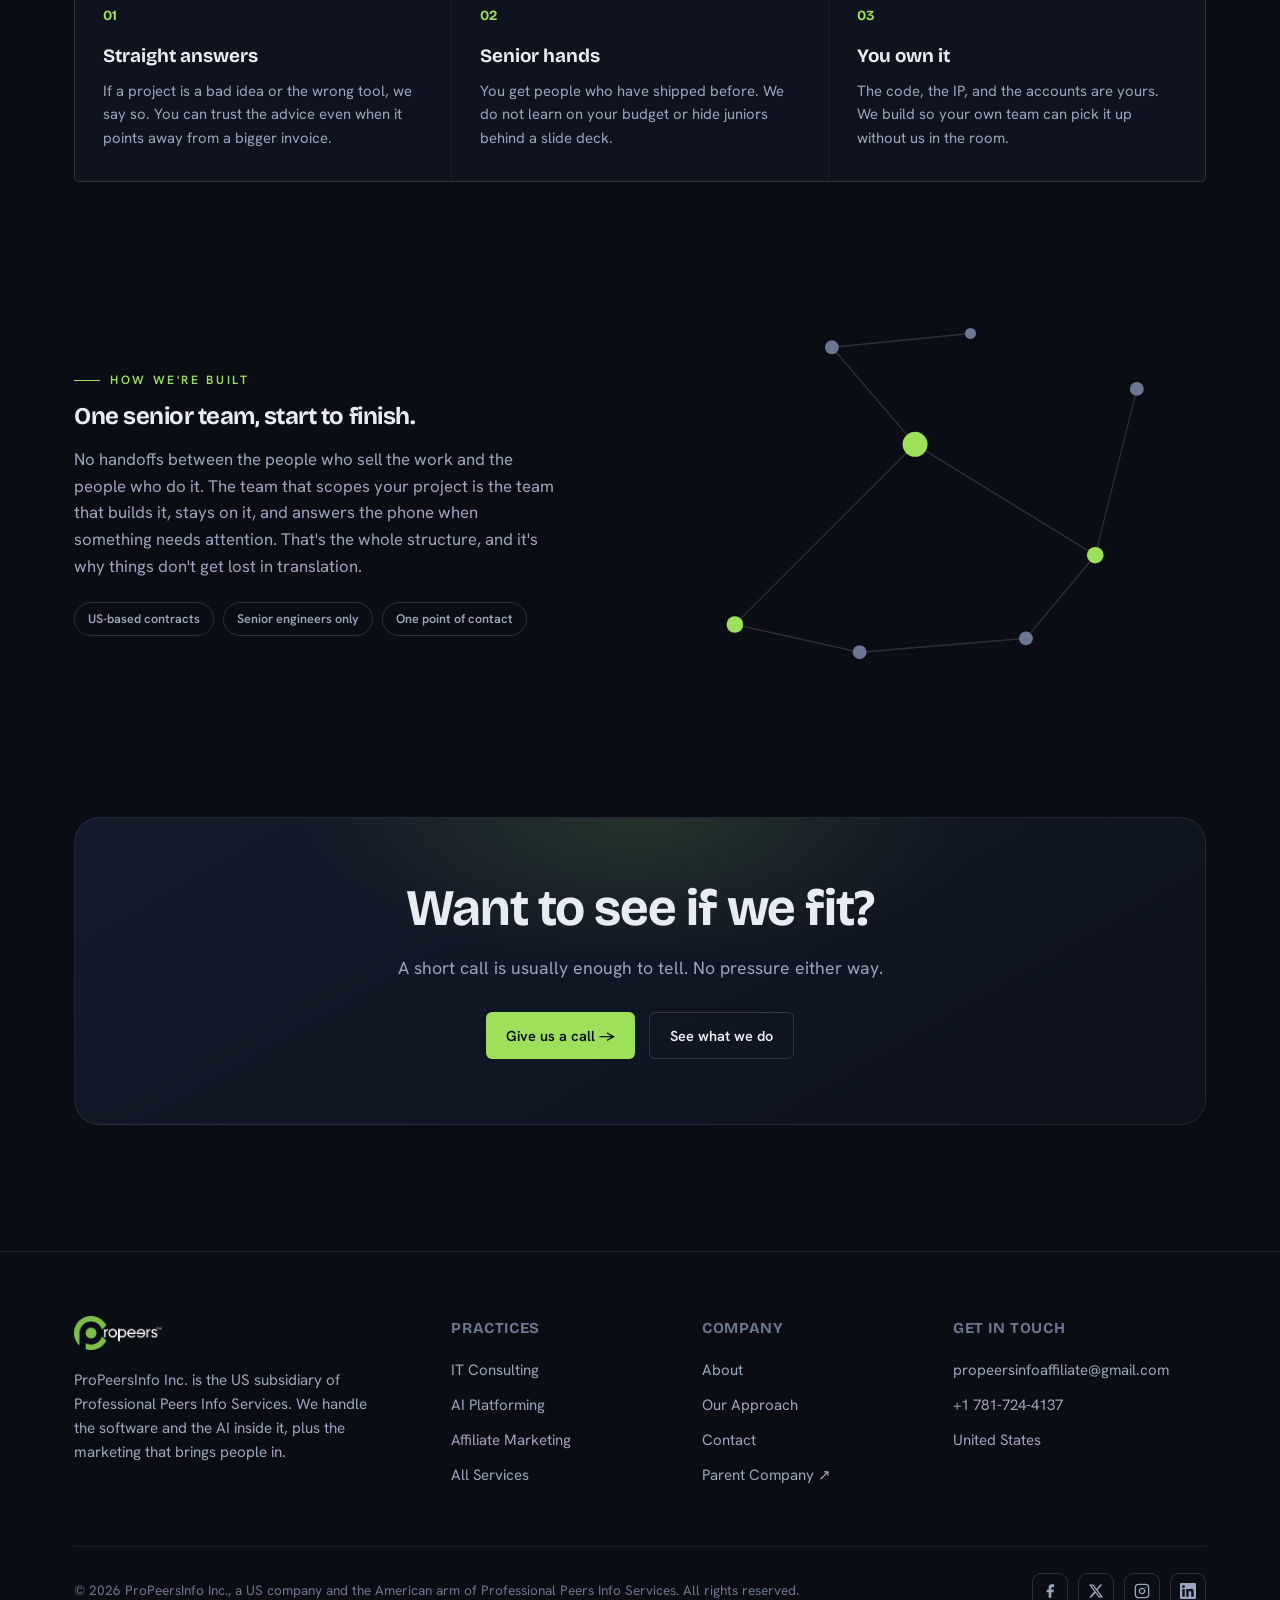
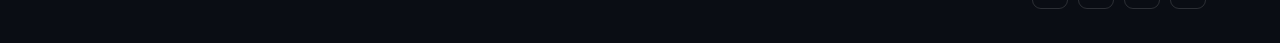
==== commit decd5284: "bunch of updates with graphics" ====
--- a/about.html
+++ b/about.html
@@ -3,8 +3,8 @@
 <head>
 <meta charset="UTF-8">
 <meta name="viewport" content="width=device-width, initial-scale=1.0">
-<title>Company | ProPeers Inc.</title>
-<meta name="description" content="ProPeers Inc. is the US subsidiary of Professional Peers Info Services, an ISO 9001:2015 certified firm with a global delivery team.">
+<title>Company | ProPeersInfo Inc.</title>
+<meta name="description" content="ProPeersInfo Inc. is the US subsidiary of Professional Peers Info Services, an ISO 9001:2015 certified firm with a global delivery team.">
 <link rel="preconnect" href="https://fonts.googleapis.com">
 <link rel="preconnect" href="https://fonts.gstatic.com" crossorigin>
 <link href="https://fonts.googleapis.com/css2?family=Bricolage+Grotesque:opsz,wght@12..96,400;12..96,500;12..96,700;12..96,800&family=Hanken+Grotesk:wght@400;500;600;700&display=swap" rel="stylesheet">
@@ -30,8 +30,8 @@
   <div class="wrap about">
     <div class="reveal">
       <div class="prose">
-        <p>ProPeers Inc. is a US company. You sign with us, you talk to us, and the people you hire are the people who do the work. We keep teams small and senior on purpose, the same people who scope your project tend to be the ones who build it, which cuts out the telephone game that makes so many vendor relationships frustrating.</p>
-        <p>We're also the American arm of Professional Peers Info Services, an ISO 9001:2015 certified firm that has shipped more than a thousand projects. If you want the longer story of where ProPeers came from, the parent company link below has it.</p>
+        <p>ProPeersInfo Inc. is a US company. You sign with us, you talk to us, and the people you hire are the people who do the work. We keep teams small and senior on purpose, the same people who scope your project tend to be the ones who build it, which cuts out the telephone game that makes so many vendor relationships frustrating.</p>
+        <p>We're also the American arm of Professional Peers Info Services, an ISO 9001:2015 certified firm that has shipped more than a thousand projects. If you want the longer story of where ProPeersInfo came from, the parent company link below has it.</p>
         <p>What that heritage gives you here is simple: nineteen years of patterns we've already seen, so your project doesn't have to be the one where we're learning on the job.</p>
       </div>
       <div class="hero-cta" style="margin-top:28px">
@@ -40,11 +40,13 @@
       </div>
     </div>
     <div class="about-card reveal">
-      <div class="diamond-badge" style="top:-32px;right:-32px">
-        <div class="inner"><div class="num">19+</div><div class="lbl">Years of<br>experience</div></div>
+      <div class="about-card-top">
+        <span class="badge">&#9679; US-based &middot; Senior-led teams</span>
+        <div class="diamond-badge">
+          <div class="inner"><div class="num">19+</div><div class="lbl">Years of<br>experience</div></div>
+        </div>
       </div>
-      <span class="badge">&#9679; US-based &middot; Senior-led teams</span>
-      <div class="row"><span class="lbl">Entity</span><span class="val">ProPeers Inc. (United States)</span></div>
+      <div class="row"><span class="lbl">Entity</span><span class="val">ProPeersInfo Inc. (United States)</span></div>
       <div class="row"><span class="lbl">Certification</span><span class="val">ISO 9001:2015</span></div>
       <div class="row"><span class="lbl">Coverage</span><span class="val">Nationwide, US business hours</span></div>
       <div class="row"><span class="lbl">Core stacks</span><span class="val">.NET &middot; Node &middot; Python &middot; Cloud &middot; AI</span></div>
@@ -109,7 +111,7 @@
       <h2>Want to see if we fit?</h2>
       <p>A short call is usually enough to tell. No pressure either way.</p>
       <div class="hero-cta">
-        <a href="connect.html" class="btn btn-acc">Connect with us &rarr;</a>
+        <a href="tel:+17817244137" class="btn btn-acc">Give us a call &rarr;</a>
         <a href="what-we-do.html" class="btn btn-ghost">See what we do</a>
       </div>
     </div>
--- a/styles.css
+++ b/styles.css
@@ -31,7 +31,7 @@
 body::before{
   content:"";position:fixed;inset:0;z-index:-2;
   background:
-    radial-gradient(70% 50% at 80% 0%, rgba(159,224,91,.07), transparent 60%),
+    radial-gradient(70% 50% at 80% 0%, color-mix(in srgb,var(--acc) 7%,transparent), transparent 60%),
     var(--ink);
 }
 body::after{
@@ -51,13 +51,39 @@
 header{position:sticky;top:0;z-index:50;backdrop-filter:blur(14px);
   background:rgba(10,13,20,.6);border-bottom:1px solid transparent;transition:.3s}
 header.scrolled{border-bottom-color:var(--line);background:rgba(10,13,20,.82)}
-nav{display:flex;align-items:center;justify-content:space-between;height:74px}
+nav{display:flex;align-items:center;justify-content:space-between;height:74px;position:relative}
 .logo{display:flex;align-items:center;gap:11px;font-family:var(--font-d);font-weight:800;font-size:20px;letter-spacing:-.02em}
 .logo .lockup{height:34px;width:auto;display:block;flex:none}
-.navlinks{display:flex;gap:34px;align-items:center}
-.navlinks a{font-size:14.5px;color:var(--muted);font-weight:500;transition:.2s}
-.navlinks a:hover{color:var(--text)}
-.navlinks a.active{color:var(--acc)}
+.navlinks{display:flex;gap:6px;align-items:center}
+
+/* Nav item wrapper — holds trigger + dropdown */
+.nav-item{position:relative}
+.nav-trigger{display:flex;align-items:center;gap:5px;font-size:14.5px;color:var(--muted);
+  font-weight:500;transition:.2s;cursor:pointer;padding:8px 10px;border-radius:var(--r);
+  background:none;border:0;font-family:var(--font-b);white-space:nowrap}
+.nav-trigger:hover,.nav-item.open .nav-trigger{color:var(--text)}
+.nav-trigger.active{color:var(--acc)}
+.nav-trigger svg{width:14px;height:14px;stroke:currentColor;fill:none;stroke-width:2;
+  stroke-linecap:round;stroke-linejoin:round;transition:transform .25s ease;flex:none;opacity:.6}
+.nav-item.open .nav-trigger svg{transform:rotate(180deg);opacity:1}
+
+/* Dropdown panel */
+.nav-drop{position:absolute;top:calc(100% + 2px);left:0;min-width:180px;
+  background:rgba(13,17,26,.96);backdrop-filter:blur(20px);-webkit-backdrop-filter:blur(20px);
+  border:1px solid var(--line-2);border-radius:10px;padding:6px;
+  box-shadow:0 20px 50px -10px rgba(0,0,0,.7);
+  opacity:0;transform:translateY(-6px) scale(.98);pointer-events:none;
+  transition:opacity .2s ease,transform .2s ease;z-index:100}
+.nav-item.open .nav-drop{opacity:1;transform:none;pointer-events:all}
+
+/* Dropdown items — just the name, nothing else */
+.drop-item{display:block;padding:9px 14px;border-radius:7px;
+  color:var(--muted);font-size:14px;font-weight:500;
+  transition:background .15s,color .15s;text-decoration:none;white-space:nowrap}
+.drop-item:hover{background:rgba(255,255,255,.07);color:var(--text)}
+.drop-item.active{color:var(--acc)}
+.drop-item.active:hover{background:color-mix(in srgb,var(--acc) 8%,transparent)}
+
 .btn{display:inline-flex;align-items:center;gap:8px;font-weight:600;font-size:14.5px;
   padding:11px 20px;border-radius:var(--r);transition:.22s;cursor:pointer;border:0}
 .btn-acc{background:var(--acc);color:#0a0d14}
@@ -67,6 +93,22 @@
 .nav-cta{display:flex;gap:12px;align-items:center}
 .burger{display:none;flex-direction:column;gap:5px;cursor:pointer;background:none;border:0;padding:8px}
 .burger span{width:24px;height:2px;background:var(--text);display:block}
+
+/* Mobile nav */
+@media(max-width:900px){
+  .navlinks{display:none;position:absolute;top:74px;left:0;right:0;flex-direction:column;
+    background:var(--ink-2);padding:12px;border-bottom:1px solid var(--line);gap:4px;z-index:99}
+  .navlinks.open{display:flex}
+  .nav-item{width:100%}
+  .nav-trigger{width:100%;justify-content:space-between;padding:11px 14px}
+  .nav-drop{position:static;opacity:1;transform:none;pointer-events:all;
+    box-shadow:none;border:none;background:transparent;padding:0 0 4px 14px;min-width:0;
+    display:none;backdrop-filter:none}
+  .nav-item.open .nav-drop{display:block}
+  .drop-item{font-size:13.5px;padding:8px 12px}
+  .burger{display:flex}
+  .nav-cta .btn-ghost{display:none}
+}
 
 /* HERO (home) */
 .hero{padding:84px 0 70px;position:relative}
@@ -113,12 +155,7 @@
 
 /* SECTION SHELL */
 section{padding:96px 0;position:relative}
-body{counter-reset:sec}
-.sec-head{position:relative}
-.sec-head::after{counter-increment:sec;content:"/ 0" counter(sec);
-  position:absolute;right:0;top:4px;font:800 13px/1 var(--font-d);
-  color:var(--muted-2);letter-spacing:.14em}
-.sec-head{max-width:680px;margin-bottom:54px}
+.sec-head{position:relative;max-width:680px;margin-bottom:54px}
 .sec-head h2{font-size:clamp(2rem,4vw,3rem);margin:16px 0 0}
 .sec-head p{color:var(--muted);font-size:1.08rem;margin-top:16px}
 
@@ -128,7 +165,7 @@
   border:1px solid var(--line);border-radius:var(--r);padding:34px 30px;position:relative;
   overflow:hidden;transition:.3s;display:flex;flex-direction:column}
 .pillar::after{content:"";position:absolute;inset:0;border-radius:var(--r);
-  background:radial-gradient(80% 60% at 100% 0%,rgba(159,224,91,.10),transparent 60%);
+  background:radial-gradient(80% 60% at 100% 0%,color-mix(in srgb,var(--acc) 10%,transparent),transparent 60%);
   opacity:0;transition:.3s}
 .pillar:hover{transform:translateY(-6px);border-color:var(--line-2)}
 .pillar:hover::after{opacity:1}
@@ -160,7 +197,8 @@
 /* ABOUT split */
 .about{display:grid;grid-template-columns:.95fr 1.05fr;gap:56px;align-items:center}
 .about-card{background:linear-gradient(160deg,var(--panel),var(--ink-2));
-  border:1px solid var(--line);border-radius:var(--r);padding:38px}
+  border:1px solid var(--line);border-radius:var(--r);padding:38px;
+  position:relative;overflow:hidden}
 .about-card .row{display:flex;justify-content:space-between;align-items:center;
   padding:18px 0;border-bottom:1px solid var(--line);gap:16px}
 .about-card .row:last-child{border-bottom:0;padding-bottom:0}
@@ -169,8 +207,8 @@
 .about-card .row .val{font-family:var(--font-d);font-weight:700;font-size:1.05rem;text-align:right}
 .about p{color:var(--muted);margin-top:18px}
 .badge{display:inline-flex;align-items:center;gap:8px;font-size:12px;font-weight:600;
-  padding:6px 12px;border:1px solid rgba(159,224,91,.3);border-radius:99px;color:var(--acc);
-  background:rgba(159,224,91,.06);margin-bottom:6px}
+  padding:6px 12px;border:1px solid color-mix(in srgb,var(--acc) 30%,transparent);border-radius:99px;color:var(--acc);
+  background:color-mix(in srgb,var(--acc) 6%,transparent);margin-bottom:6px}
 
 /* STATS */
 .stats{display:grid;grid-template-columns:repeat(4,1fr);gap:22px;margin-top:46px}
@@ -184,7 +222,7 @@
 .step{position:relative;padding-top:66px}
 .step::after{content:"";position:absolute;top:0;left:0;width:34px;height:3px;background:var(--acc);border-radius:2px}
 .step::before{counter-increment:s;content:"0" counter(s);font-family:var(--font-d);
-  font-weight:800;font-size:2.4rem;line-height:1;color:rgba(159,224,91,.18);position:absolute;top:16px;left:0}
+  font-weight:800;font-size:2.4rem;line-height:1;color:color-mix(in srgb,var(--acc) 18%,transparent);position:absolute;top:16px;left:0}
 .step h4{font-family:var(--font-d);font-size:1.12rem;margin-bottom:8px;position:relative}
 .step p{color:var(--muted);font-size:.93rem}
 
@@ -207,7 +245,30 @@
 .xlink .go{color:var(--acc);font-weight:600;font-size:.9rem;margin-top:14px;display:inline-block}
 
 /* CONTACT */
+.contact-methods{display:grid;grid-template-columns:repeat(3,1fr);gap:16px;margin-bottom:8px}
+.cmethod{display:flex;gap:18px;align-items:flex-start;border:1px solid var(--line);
+  border-radius:var(--r);padding:24px;background:linear-gradient(160deg,var(--panel),var(--ink-2));
+  transition:.25s;text-decoration:none;color:var(--text)}
+.cmethod:hover{border-color:var(--line-2);transform:translateY(-3px)}
+.cm-icon{width:42px;height:42px;border-radius:var(--r);flex:none;display:grid;place-items:center;
+  background:color-mix(in srgb,var(--acc) 10%,transparent);
+  border:1px solid color-mix(in srgb,var(--acc) 25%,transparent);color:var(--acc)}
+.cm-icon svg{width:20px;height:20px}
+.cm-body{display:flex;flex-direction:column;gap:3px;min-width:0}
+.cm-label{font-size:11px;color:var(--muted-2);text-transform:uppercase;letter-spacing:.1em;font-weight:600}
+.cm-val{font-family:var(--font-d);font-weight:700;font-size:1rem;color:var(--text);word-break:break-all}
+.cm-note{font-size:.82rem;color:var(--muted)}
+@media(max-width:760px){.contact-methods{grid-template-columns:1fr}}
 .contact-grid{display:grid;grid-template-columns:1.1fr .9fr;gap:48px;align-items:start}
+/* social links inside info-block on contact page */
+.social-links{display:flex;flex-direction:column;gap:10px}
+.social-link{display:flex;align-items:center;gap:12px;color:var(--muted);font-size:.93rem;
+  font-weight:500;padding:10px 12px;border-radius:var(--r);border:1px solid var(--line);
+  background:rgba(255,255,255,.015);transition:.2s;text-decoration:none}
+.social-link:hover{color:var(--acc);border-color:color-mix(in srgb,var(--acc) 35%,transparent);
+  background:color-mix(in srgb,var(--acc) 5%,transparent)}
+.social-link svg{flex:none;opacity:.7;transition:.2s}
+.social-link:hover svg{opacity:1}
 form.cform{display:flex;flex-direction:column;gap:18px}
 .field{display:flex;flex-direction:column;gap:7px}
 .field label{font-size:13px;color:var(--muted);font-weight:600}
@@ -230,7 +291,7 @@
 .cta{background:linear-gradient(150deg,#141b2b,#0c111c);border:1px solid var(--line);
   border-radius:26px;padding:64px 56px;text-align:center;position:relative;overflow:hidden}
 .cta::before{content:"";position:absolute;inset:0;
-  background:radial-gradient(50% 80% at 50% 0%,rgba(159,224,91,.14),transparent 60%)}
+  background:radial-gradient(50% 80% at 50% 0%,color-mix(in srgb,var(--acc) 14%,transparent),transparent 60%)}
 .cta h2{font-size:clamp(2rem,4vw,3.2rem);position:relative}
 .cta p{color:var(--muted);max-width:520px;margin:18px auto 30px;position:relative;font-size:1.1rem}
 .cta .hero-cta{justify-content:center;position:relative}
@@ -246,28 +307,10 @@
 .foot-bottom{display:flex;justify-content:space-between;align-items:center;
   margin-top:48px;padding-top:26px;border-top:1px solid var(--line);
   color:var(--muted-2);font-size:.85rem;flex-wrap:wrap;gap:14px}
-.social-cards{display:grid;grid-template-columns:repeat(4,1fr);gap:1px;background:var(--line);
-  border:1px solid var(--line);border-radius:var(--r);overflow:hidden}
-.social-card{background:var(--ink-2);padding:34px 28px;display:flex;flex-direction:column;
-  align-items:flex-start;gap:12px;transition:.25s;color:var(--text)}
-.social-card:hover{background:var(--panel-2)}
-.social-card .sc-ico{width:48px;height:48px;border-radius:var(--r);display:grid;place-items:center;
-  border:1px solid color-mix(in srgb,var(--acc) 30%,transparent);
-  background:color-mix(in srgb,var(--acc) 14%,transparent);color:var(--acc)}
-.social-card .sc-ico svg{width:22px;height:22px;stroke:currentColor;fill:none;stroke-width:1.8;
-  stroke-linecap:round;stroke-linejoin:round}
-.social-card h4{font-family:var(--font-d);font-size:1.1rem;font-weight:700}
-.social-card p{color:var(--muted);font-size:.9rem;margin:0}
-.social-card .sc-go{margin-top:auto;color:var(--acc);font-weight:700;font-size:.85rem;padding-top:8px}
-@media(max-width:900px){.social-cards{grid-template-columns:1fr 1fr}}
-@media(max-width:560px){.social-cards{grid-template-columns:1fr}}
-
 .socials{display:flex;gap:10px}
 .socials a{width:36px;height:36px;border:1px solid var(--line-2);border-radius:9px;
-  display:grid;place-items:center;color:var(--muted);transition:.2s}
+  display:grid;place-items:center;color:var(--muted)}
 .socials a:hover{border-color:var(--acc);color:var(--acc)}
-.socials svg{width:17px;height:17px;stroke:currentColor;fill:none;
-  stroke-width:1.8;stroke-linecap:round;stroke-linejoin:round}
 
 /* reveal anim */
 .reveal{opacity:0;transform:translateY(24px) scale(.985);filter:blur(6px);
@@ -283,7 +326,7 @@
 .scroll-thread{position:fixed;top:0;left:0;height:3px;width:100%;z-index:80;
   background:var(--acc);
   transform:scaleX(0);transform-origin:0 50%;
-  box-shadow:0 0 14px rgba(159,224,91,.5)}
+  box-shadow:0 0 14px color-mix(in srgb,var(--acc) 50%,transparent)}
 
 /* cursor aura (fine-pointer devices only) */
 .cursor-aura{position:fixed;top:0;left:0;width:26px;height:26px;border-radius:50%;
@@ -302,11 +345,11 @@
 }
 
 /* underline sweep on links */
-.navlinks a,.foot-col a,.breadcrumb a,.socials a,.info-block .item a{position:relative}
-.navlinks a::after,.foot-col a::after,.breadcrumb a::after{
+.foot-col a,.breadcrumb a,.socials a,.info-block .item a{position:relative}
+.foot-col a::after,.breadcrumb a::after{
   content:"";position:absolute;left:0;right:100%;bottom:-4px;height:1px;background:var(--acc);
   transition:right .35s cubic-bezier(.2,.8,.2,1)}
-.navlinks a:hover::after,.navlinks a.active::after,.foot-col a:hover::after,.breadcrumb a:hover::after{right:0}
+.foot-col a:hover::after,.breadcrumb a:hover::after{right:0}
 
 /* logo micro-bounce */
 .logo .lockup{transition:transform .45s cubic-bezier(.34,1.6,.4,1)}
@@ -327,7 +370,7 @@
 /* glow pulse for eyebrow + badge dots */
 .eyebrow::before{animation:pulse-line 2.6s ease-in-out infinite}
 @keyframes pulse-line{0%,100%{opacity:1;transform:scaleX(1)}50%{opacity:.45;transform:scaleX(.6)}}
-@keyframes pulse-dot{0%,100%{opacity:1;box-shadow:0 0 0 0 rgba(159,224,91,.5)}50%{opacity:.5;box-shadow:0 0 0 5px rgba(159,224,91,0)}}
+@keyframes pulse-dot{0%,100%{opacity:1;box-shadow:0 0 0 0 color-mix(in srgb,var(--acc) 50%,transparent)}50%{opacity:.5;box-shadow:0 0 0 5px transparent}}
 
 /* button shine sweep */
 .btn-acc{position:relative;overflow:hidden}
@@ -347,13 +390,10 @@
   .hero-grid,.about,.contact-grid{grid-template-columns:1fr}
   .hero-card{max-width:460px;margin:0 auto}
   .pillars,.svc-grid,.steps,.stats,.foot-grid,.crosslinks{grid-template-columns:1fr 1fr}
-  .navlinks{display:none}
-  .burger{display:flex}
   .cta{padding:46px 26px}
 }
 @media(max-width:560px){
   .pillars,.svc-grid,.steps,.stats,.foot-grid,.crosslinks,.checklist{grid-template-columns:1fr}
-  .nav-cta .btn-ghost{display:none}
   section{padding:70px 0}
 }
 
@@ -375,7 +415,7 @@
   background:linear-gradient(165deg,var(--panel),var(--ink-2));
   box-shadow:0 60px 110px -50px rgba(0,0,0,.85)}
 .demo-window::before{content:"";position:absolute;inset:0;pointer-events:none;border-radius:18px;
-  background:radial-gradient(120% 60% at 100% 0%,rgba(159,224,91,.08),transparent 55%)}
+  background:radial-gradient(120% 60% at 100% 0%,color-mix(in srgb,var(--acc) 8%,transparent),transparent 55%)}
 .demo-bar{display:flex;align-items:center;gap:8px;padding:14px 18px;border-bottom:1px solid var(--line);
   background:rgba(255,255,255,.02);position:relative}
 .demo-bar .dot{width:10px;height:10px;border-radius:50%;background:var(--line-2)}
@@ -450,24 +490,113 @@
 .demo-funnel.in .stage:nth-child(4) .fill{transform:scaleX(.27);transition-delay:.36s}
 .demo-funnel .stage .pct{font-family:var(--font-d);font-weight:800;font-size:.92rem;text-align:right;color:var(--text)}
 
+/* ---- Dashboard: line chart ---- */
+.demo-linechart-wrap{display:flex;gap:8px;align-items:stretch;margin-bottom:16px}
+.demo-linechart-ylabel{display:flex;flex-direction:column;justify-content:space-between;
+  font-size:9.5px;color:var(--muted-2);text-align:right;padding:4px 0;min-width:36px}
+.demo-linechart-area{flex:1;display:flex;flex-direction:column;gap:6px}
+.l-area{fill-opacity:0;transition:fill-opacity 1.2s ease .4s}
+.demo-trace.in .l-area{fill-opacity:1}
+/* Sprint burndown row */
+.demo-sprint-row{display:flex;align-items:center;justify-content:space-between;gap:16px;
+  margin-bottom:12px;padding:10px 14px;border-radius:var(--r);border:1px solid var(--line);
+  background:rgba(255,255,255,.015)}
+.demo-sprint-label{display:flex;flex-direction:column;gap:2px}
+.ds-title{font-size:12.5px;font-weight:600;color:var(--text)}
+.ds-sub{font-size:11px;color:var(--muted-2)}
+.demo-sprint-bar{display:flex;align-items:center;gap:10px;flex:1;max-width:200px}
+.ds-track{flex:1;height:8px;border-radius:99px;background:rgba(255,255,255,.06);overflow:hidden}
+.ds-fill{height:100%;border-radius:99px;background:linear-gradient(90deg,var(--acc-deep),var(--acc));
+  transform:scaleX(0);transform-origin:left;transition:transform 1.1s cubic-bezier(.16,.8,.2,1) .8s}
+.demo-trace.in~* .ds-fill,.demo-linechart-area~* .ds-fill{transform:scaleX(var(--w,0))}
+/* force sprint bar to animate when tab 1 is active */
+.tab-pane.on .ds-fill{transform:scaleX(var(--w,0))}
+.ds-pct{font-family:var(--font-d);font-weight:800;font-size:.82rem;color:var(--acc);white-space:nowrap}
+/* Ticket list */
+.demo-ticket-list{display:flex;flex-direction:column;gap:6px}
+.demo-ticket{display:flex;align-items:center;gap:10px;font-size:12px;color:var(--muted);
+  padding:8px 12px;border-radius:var(--r);border:1px solid var(--line);background:rgba(255,255,255,.012)}
+.demo-ticket.done{opacity:.55}
+.dt-dot{width:7px;height:7px;border-radius:50%;background:var(--acc);flex:none}
+.demo-ticket.done .dt-dot{background:var(--muted-2)}
+.dt-text{flex:1}
+.dt-badge{font-size:10px;font-weight:700;padding:2px 7px;border-radius:4px;
+  background:color-mix(in srgb,var(--amber) 15%,transparent);color:var(--amber);white-space:nowrap}
+.dt-badge.done{background:rgba(255,255,255,.06);color:var(--muted-2)}
+
+/* ---- AI assistant enhancements ---- */
+.demo-source{margin-top:8px;font-size:11px;color:var(--muted-2);display:flex;align-items:center;
+  gap:5px;padding:4px 8px;border-radius:4px;background:rgba(255,255,255,.04);
+  border:1px solid var(--line);width:fit-content}
+.demo-code{font-family:monospace;font-size:11.5px;background:rgba(255,255,255,.08);
+  padding:1px 5px;border-radius:3px;color:var(--acc)}
+.demo-ai-meta{display:grid;grid-template-columns:repeat(3,1fr);gap:10px;margin-top:16px;
+  padding-top:14px;border-top:1px solid var(--line)}
+.demo-ai-stat{display:flex;flex-direction:column;gap:3px;align-items:center;text-align:center}
+.dm-label{font-size:10px;color:var(--muted-2);text-transform:uppercase;letter-spacing:.08em}
+.dm-val{font-family:var(--font-d);font-weight:700;font-size:.95rem;color:var(--text)}
+.dm-val.conf-high{color:var(--acc)}
+
+/* ---- Affiliate funnel: visual funnel + partner table ---- */
+.demo-funnel-grid{display:grid;grid-template-columns:1fr 1fr;gap:20px;align-items:start}
+.demo-funnel-vis{display:flex;flex-direction:column;align-items:center}
+.demo-funnel-svg{width:100%;max-width:240px}
+.fseg{opacity:0;transform:scaleX(0);transform-origin:center;
+  transition:opacity .5s ease,transform .6s cubic-bezier(.16,.8,.2,1)}
+.demo-funnel-svg.in .fseg:nth-child(3){opacity:1;transform:scaleX(1);transition-delay:.1s}
+.demo-funnel-svg.in .fseg:nth-child(4){opacity:1;transform:scaleX(1);transition-delay:.25s}
+.demo-funnel-svg.in .fseg:nth-child(5){opacity:1;transform:scaleX(1);transition-delay:.4s}
+.demo-funnel-svg.in .fseg:nth-child(6){opacity:1;transform:scaleX(1);transition-delay:.55s}
+.demo-funnel-svg.in text{opacity:1}
+/* partner table */
+.demo-partner-table{display:flex;flex-direction:column;gap:0;font-size:12.5px}
+.dpt-head{display:grid;grid-template-columns:1fr 48px 56px;gap:8px;
+  padding:6px 10px;color:var(--muted-2);font-size:10.5px;text-transform:uppercase;
+  letter-spacing:.08em;border-bottom:1px solid var(--line)}
+.dpt-row{display:grid;grid-template-columns:1fr 48px 56px;gap:8px;
+  padding:9px 10px;border-bottom:1px solid var(--line);color:var(--muted);
+  transition:background .15s}
+.dpt-row:hover{background:rgba(255,255,255,.03);color:var(--text)}
+.dpt-total{display:grid;grid-template-columns:1fr 48px 56px;gap:8px;
+  padding:9px 10px;font-weight:700;color:var(--text);font-family:var(--font-d)}
+.dp-name{display:flex;align-items:center;gap:7px}
+.dp-dot{width:7px;height:7px;border-radius:50%;flex:none;display:inline-block}
+.dp-conv{text-align:right;color:var(--acc);font-weight:600}
+.dp-rev{text-align:right;font-family:var(--font-d);font-weight:600;color:var(--text)}
+@media(max-width:640px){
+  .demo-funnel-grid{grid-template-columns:1fr}
+  .demo-ai-meta{grid-template-columns:repeat(3,1fr)}
+}
+
 /* ===================================================================
    BENTO GRID — asymmetric capability grid
 =================================================================== */
-.bento{display:grid;grid-template-columns:repeat(4,1fr);grid-auto-rows:minmax(150px,auto);grid-auto-flow:dense;gap:16px}
+.bento{display:grid;grid-template-columns:repeat(4,1fr);grid-auto-rows:minmax(190px,auto);grid-auto-flow:dense;gap:16px}
 .bento>*{grid-column:span 2}
 .bento>.b-wide{grid-column:span 4}
-.bento>.b-tall{grid-row:span 2}
 .b-card{position:relative;border:1px solid var(--line);border-radius:var(--r);
-  background:linear-gradient(160deg,var(--panel),var(--ink-2));padding:26px 28px;
-  display:flex;flex-direction:column;justify-content:flex-end;overflow:hidden;transition:.3s}
+  background:linear-gradient(160deg,var(--panel),var(--ink-2));padding:28px 28px 24px;
+  display:flex;flex-direction:column;justify-content:flex-start;overflow:hidden;transition:.3s;
+  min-height:190px}
 .b-card:hover{border-color:var(--line-2)}
 .b-card::before{content:"";position:absolute;inset:0;opacity:0;transition:.4s;
-  background:radial-gradient(85% 65% at 100% 0%,rgba(159,224,91,.12),transparent 60%)}
+  background:radial-gradient(85% 65% at 100% 0%,color-mix(in srgb,var(--acc) 12%,transparent),transparent 60%)}
 .b-card:hover::before{opacity:1}
-.b-card .bk{position:relative;font-size:12px;color:var(--muted-2);text-transform:uppercase;letter-spacing:.1em}
-.b-card h4{position:relative;font-family:var(--font-d);font-size:1.28rem;margin-top:8px}
-.b-card p{position:relative;color:var(--muted);font-size:.92rem;margin-top:8px;max-width:360px}
-.b-card .glyph{position:absolute;opacity:.5}
+/* glyph-net SVG inside b-wide: keep it as a background decoration, behind all text */
+.b-card .glyph-net{position:absolute;inset:0;width:100%;height:100%;opacity:.22;pointer-events:none;z-index:0}
+.b-card .bk{position:relative;font-size:12px;color:var(--muted-2);text-transform:uppercase;letter-spacing:.1em;z-index:1}
+.b-card h4{position:relative;font-family:var(--font-d);font-size:1.28rem;margin-top:8px;z-index:1}
+.b-card p{position:relative;color:var(--muted);font-size:.92rem;margin-top:8px;max-width:360px;z-index:1}
+/* label left + icon right at top of each card */
+.b-card-top{display:flex;align-items:flex-start;justify-content:space-between;gap:12px;
+  margin-bottom:10px;position:relative;z-index:1}
+.b-card-top .bk{margin-bottom:0}
+.b-card-top .dia{flex:none;margin:0}
+/* dash-number footer */
+.b-card .dashno{margin-top:auto;padding-top:18px;font-family:var(--font-d);font-weight:800;
+  font-size:13px;color:var(--muted-2);letter-spacing:.1em;display:flex;align-items:center;gap:8px;
+  position:relative;z-index:1}
+.b-card .dashno i{width:22px;height:1.5px;background:var(--line-2);display:inline-block}
 
 /* ===================================================================
    CONSTELLATION GLYPH — abstract network illustration
@@ -484,11 +613,11 @@
   .showcase,.showcase.flip{grid-template-columns:1fr}
   .showcase.flip .demo-window{order:0}
   .demo-pills{grid-template-columns:1fr 1fr}
-  .bento{grid-template-columns:1fr 1fr;grid-auto-rows:minmax(140px,auto)}
+  .bento{grid-template-columns:1fr 1fr;grid-auto-rows:minmax(160px,auto)}
   .bento>.b-wide{grid-column:span 2}
 }
 @media(max-width:560px){
-  .demo-pills{grid-template-columns:1fr}
+  .demo-pills{grid-template-columns:1fr 1fr}
   .bento{grid-template-columns:1fr}
   .bento>*,.bento>.b-wide{grid-column:span 1}
   .demo-funnel .stage{grid-template-columns:64px 1fr 44px;gap:10px}
@@ -573,8 +702,8 @@
 .phone .screen{position:relative;width:100%;height:100%;border-radius:33px;overflow:hidden;
   display:flex;flex-direction:column;align-items:center;justify-content:center;gap:18px;
   background:
-  radial-gradient(90% 60% at 50% 0%,rgba(91,140,255,.35),transparent 65%),
-  radial-gradient(80% 50% at 50% 110%,rgba(159,224,91,.22),transparent 65%),
+  radial-gradient(90% 60% at 50% 0%,color-mix(in srgb,var(--blue) 35%,transparent),transparent 65%),
+  radial-gradient(80% 50% at 50% 110%,color-mix(in srgb,var(--acc) 22%,transparent),transparent 65%),
   linear-gradient(165deg,#131c30,#0a0d14)}
 .phone .pmark{display:grid;place-items:center;color:var(--acc);
   filter:drop-shadow(0 0 30px color-mix(in srgb,var(--acc) 35%,transparent))}
@@ -667,15 +796,20 @@
 .shape-tri.t3{border-left:12px solid transparent;border-right:12px solid transparent;
   border-bottom:22px solid var(--line-2);transform:rotate(50deg)}
 
-.diamond-badge{position:absolute;width:128px;height:128px;background:var(--acc);
+/* Diamond badge — self-contained inline element, no overflow/overlap */
+.diamond-badge{
+  width:110px;height:110px;background:var(--acc);flex:none;
   display:grid;place-items:center;transform:rotate(45deg);
-  box-shadow:0 24px 60px -24px color-mix(in srgb,var(--acc) 60%,transparent);z-index:2}
+  box-shadow:0 16px 40px -16px color-mix(in srgb,var(--acc) 60%,transparent);
+  border-radius:4px;margin-bottom:24px;align-self:flex-end}
 .diamond-badge .inner{transform:rotate(-45deg);text-align:center;color:var(--ink)}
-.diamond-badge .inner .num{font-family:var(--font-d);font-weight:800;font-size:1.7rem;line-height:1}
-.diamond-badge .inner .lbl{font-size:.6rem;font-weight:700;letter-spacing:.14em;
+.diamond-badge .inner .num{font-family:var(--font-d);font-weight:800;font-size:1.5rem;line-height:1}
+.diamond-badge .inner .lbl{font-size:.55rem;font-weight:700;letter-spacing:.14em;
   text-transform:uppercase;margin-top:4px;line-height:1.3}
 
-.about-card{position:relative;overflow:visible}
+/* about-card: add a flex row at top to place the diamond badge alongside the badge pill */
+.about-card-top{display:flex;align-items:flex-start;justify-content:space-between;
+  gap:16px;margin-bottom:6px}
 
 .ghost-band{position:relative;border-radius:var(--r);border:1px solid var(--line);overflow:hidden;
   background:linear-gradient(165deg,color-mix(in srgb,var(--acc) 16%,var(--ink)),var(--ink-2))}
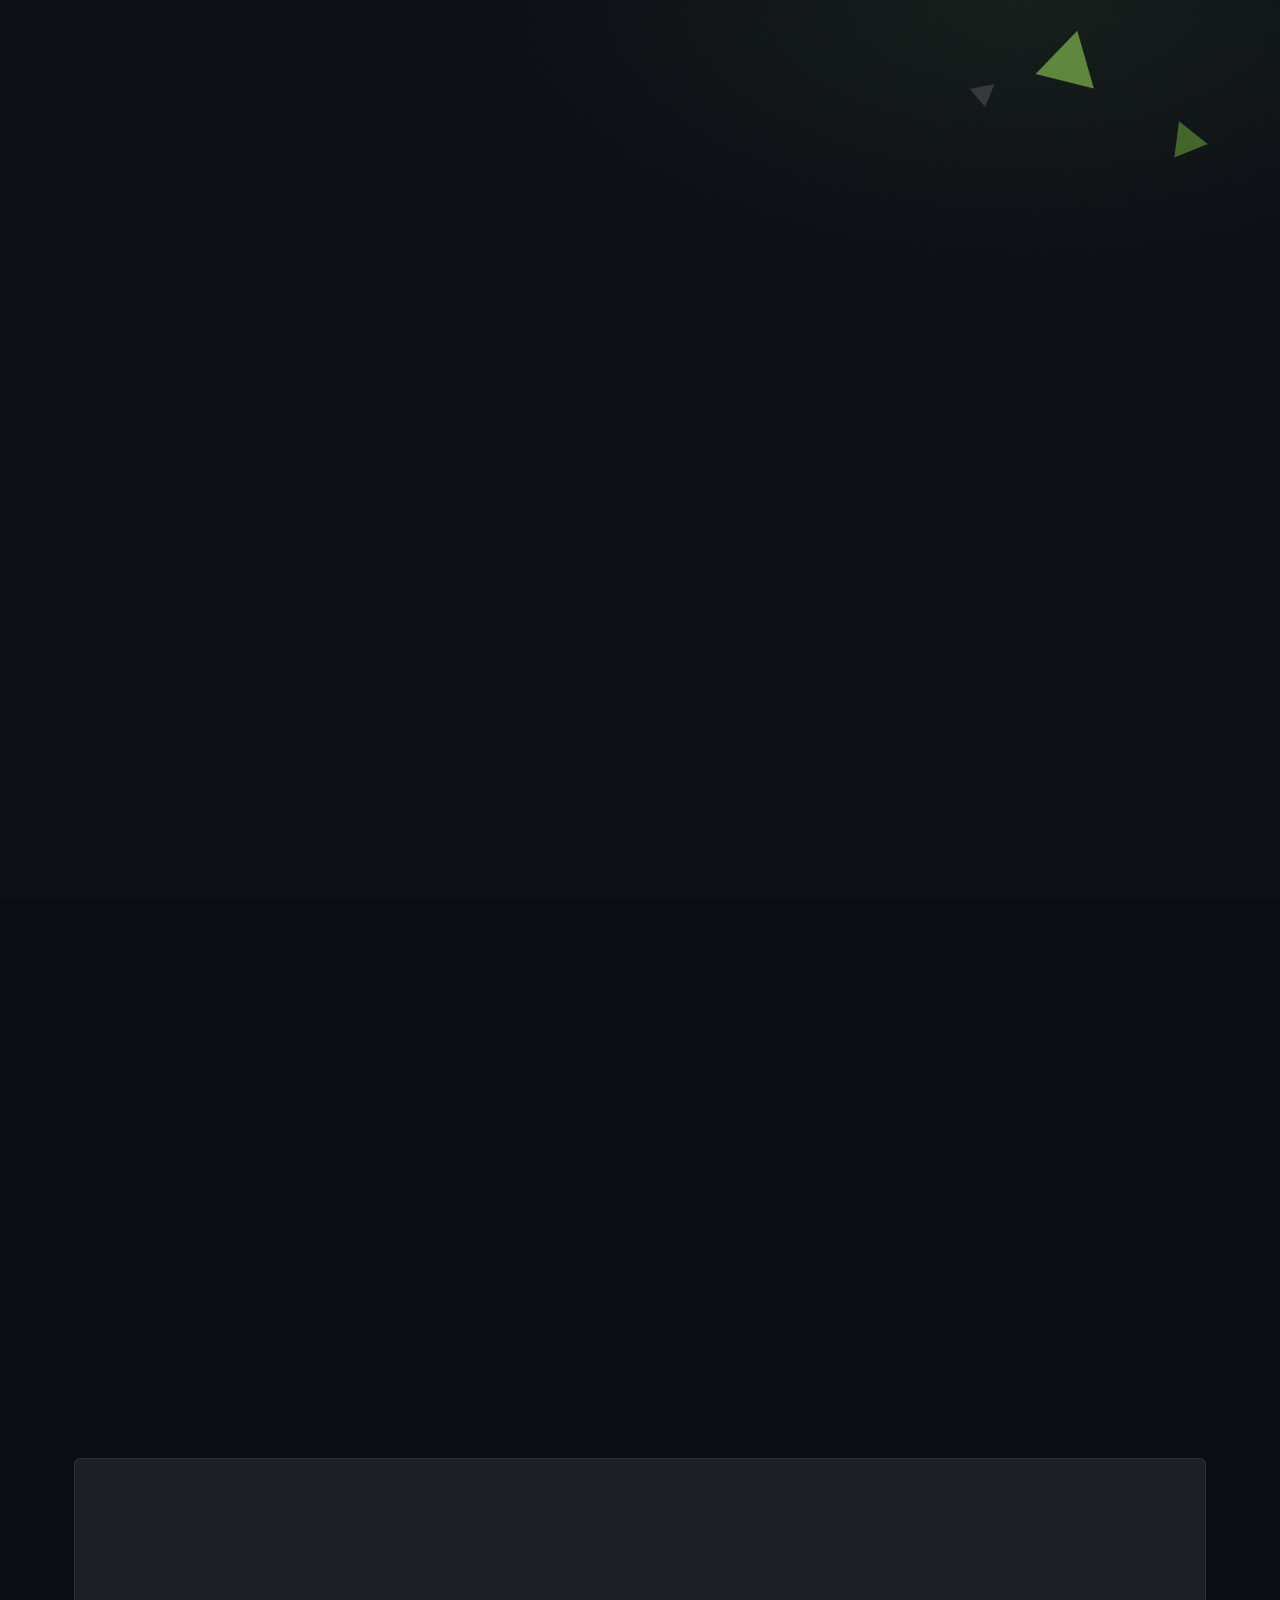
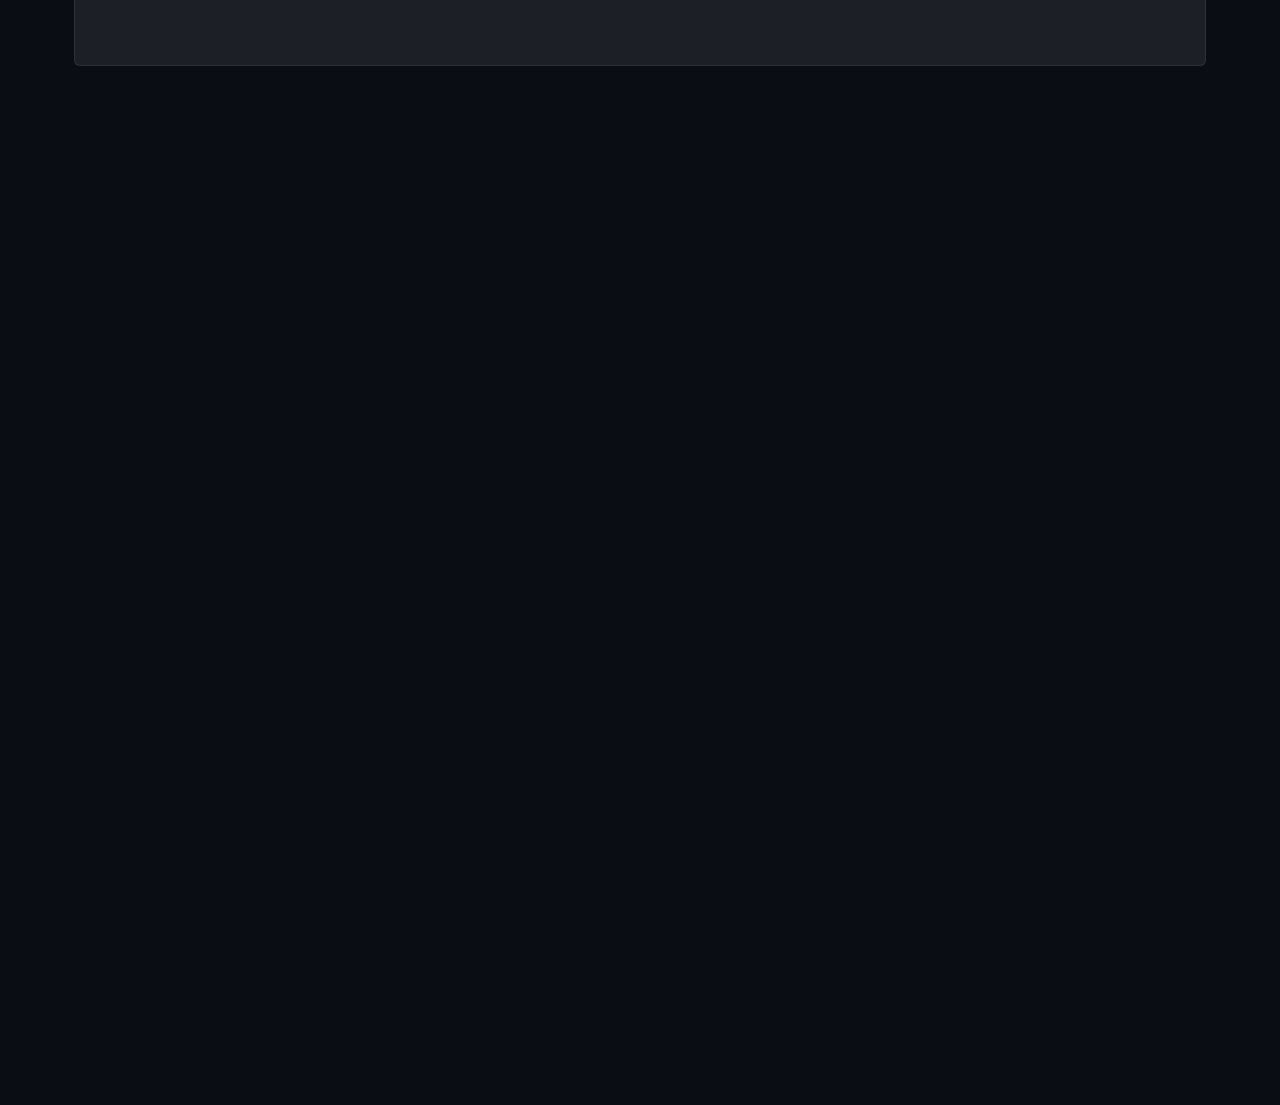
==== commit 76461b51: "Merge branch 'claude/youthful-cray-8g3cs' of https://github.com/Devinche/propeersinfous into claude/" ====
--- a/about.html
+++ b/about.html
@@ -111,7 +111,7 @@
       <h2>Want to see if we fit?</h2>
       <p>A short call is usually enough to tell. No pressure either way.</p>
       <div class="hero-cta">
-        <a href="tel:+17817244137" class="btn btn-acc">Give us a call &rarr;</a>
+        <a href="connect.html" class="btn btn-acc">Connect with us &rarr;</a>
         <a href="what-we-do.html" class="btn btn-ghost">See what we do</a>
       </div>
     </div>
--- a/styles.css
+++ b/styles.css
@@ -307,10 +307,28 @@
 .foot-bottom{display:flex;justify-content:space-between;align-items:center;
   margin-top:48px;padding-top:26px;border-top:1px solid var(--line);
   color:var(--muted-2);font-size:.85rem;flex-wrap:wrap;gap:14px}
+.social-cards{display:grid;grid-template-columns:repeat(4,1fr);gap:1px;background:var(--line);
+  border:1px solid var(--line);border-radius:var(--r);overflow:hidden}
+.social-card{background:var(--ink-2);padding:34px 28px;display:flex;flex-direction:column;
+  align-items:flex-start;gap:12px;transition:.25s;color:var(--text)}
+.social-card:hover{background:var(--panel-2)}
+.social-card .sc-ico{width:48px;height:48px;border-radius:var(--r);display:grid;place-items:center;
+  border:1px solid color-mix(in srgb,var(--acc) 30%,transparent);
+  background:color-mix(in srgb,var(--acc) 14%,transparent);color:var(--acc)}
+.social-card .sc-ico svg{width:22px;height:22px;stroke:currentColor;fill:none;stroke-width:1.8;
+  stroke-linecap:round;stroke-linejoin:round}
+.social-card h4{font-family:var(--font-d);font-size:1.1rem;font-weight:700}
+.social-card p{color:var(--muted);font-size:.9rem;margin:0}
+.social-card .sc-go{margin-top:auto;color:var(--acc);font-weight:700;font-size:.85rem;padding-top:8px}
+@media(max-width:900px){.social-cards{grid-template-columns:1fr 1fr}}
+@media(max-width:560px){.social-cards{grid-template-columns:1fr}}
+
 .socials{display:flex;gap:10px}
 .socials a{width:36px;height:36px;border:1px solid var(--line-2);border-radius:9px;
-  display:grid;place-items:center;color:var(--muted)}
+  display:grid;place-items:center;color:var(--muted);transition:.2s}
 .socials a:hover{border-color:var(--acc);color:var(--acc)}
+.socials svg{width:17px;height:17px;stroke:currentColor;fill:none;
+  stroke-width:1.8;stroke-linecap:round;stroke-linejoin:round}
 
 /* reveal anim */
 .reveal{opacity:0;transform:translateY(24px) scale(.985);filter:blur(6px);
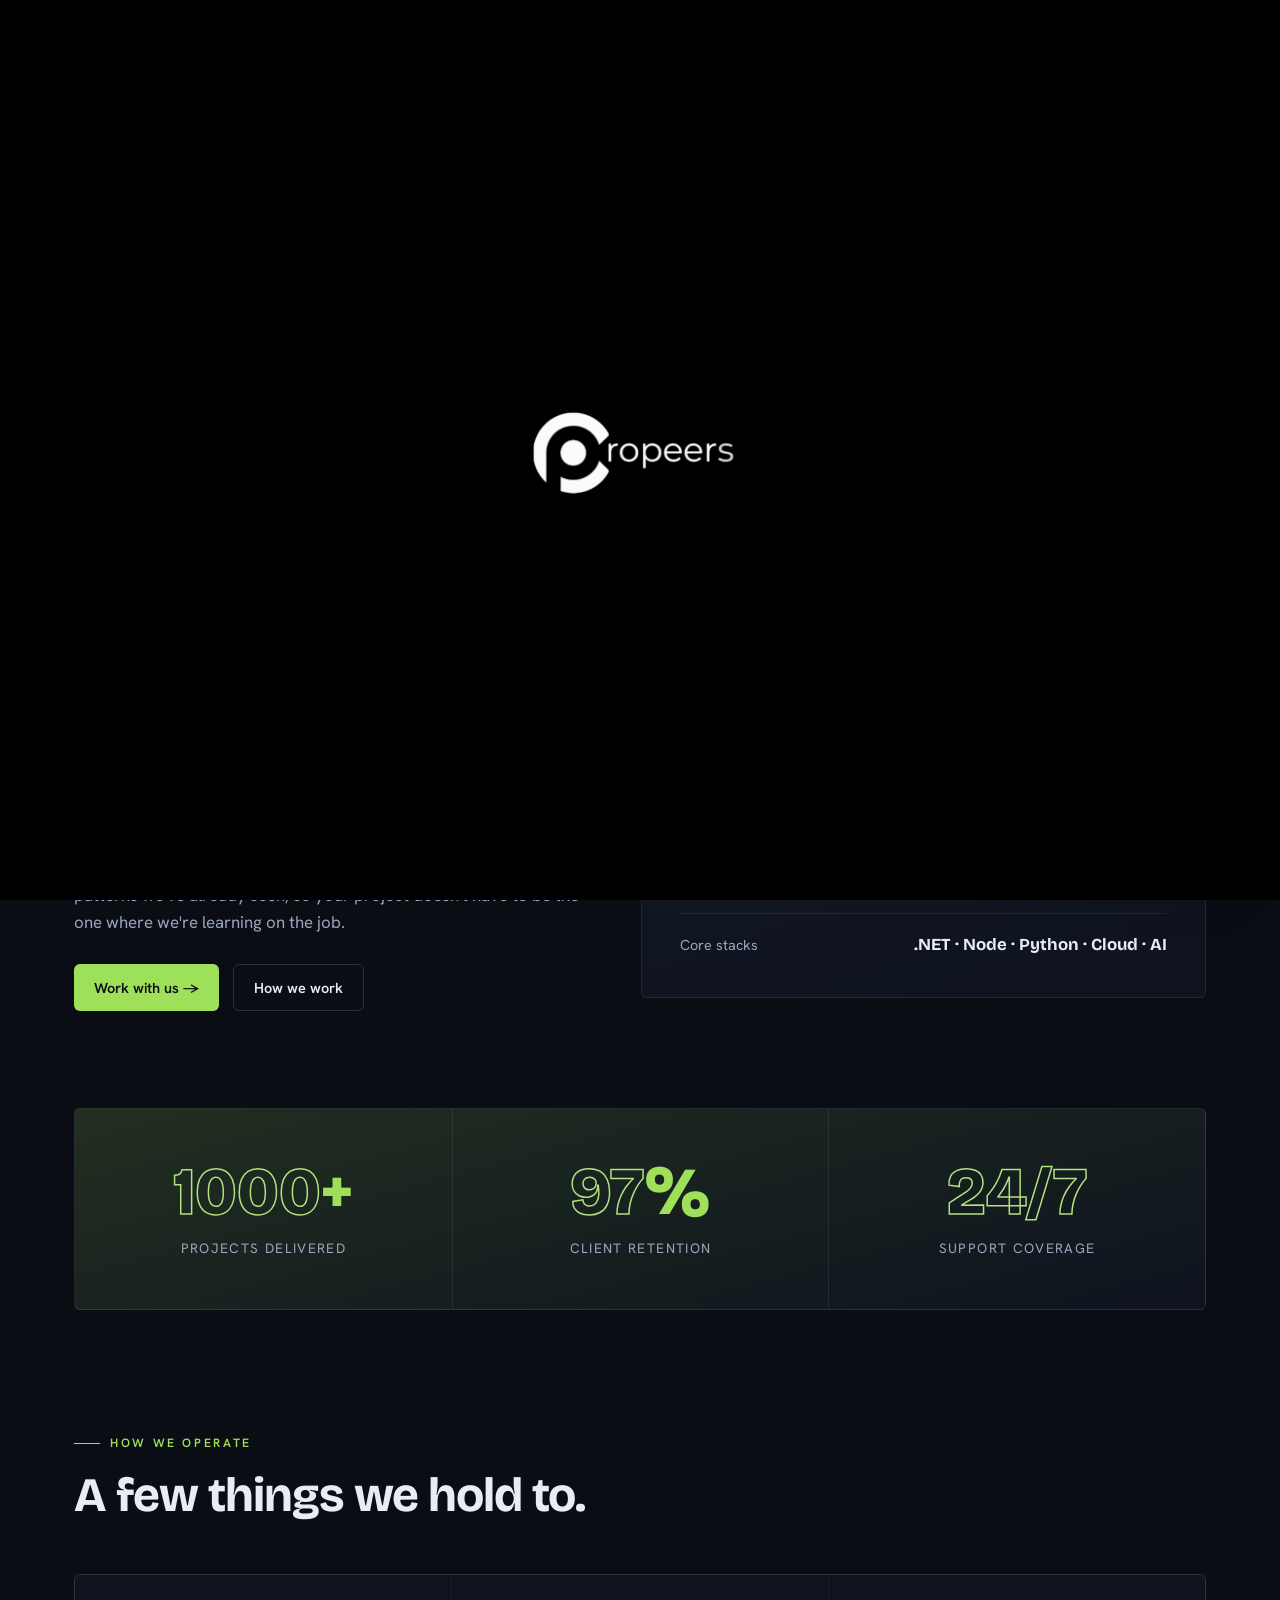
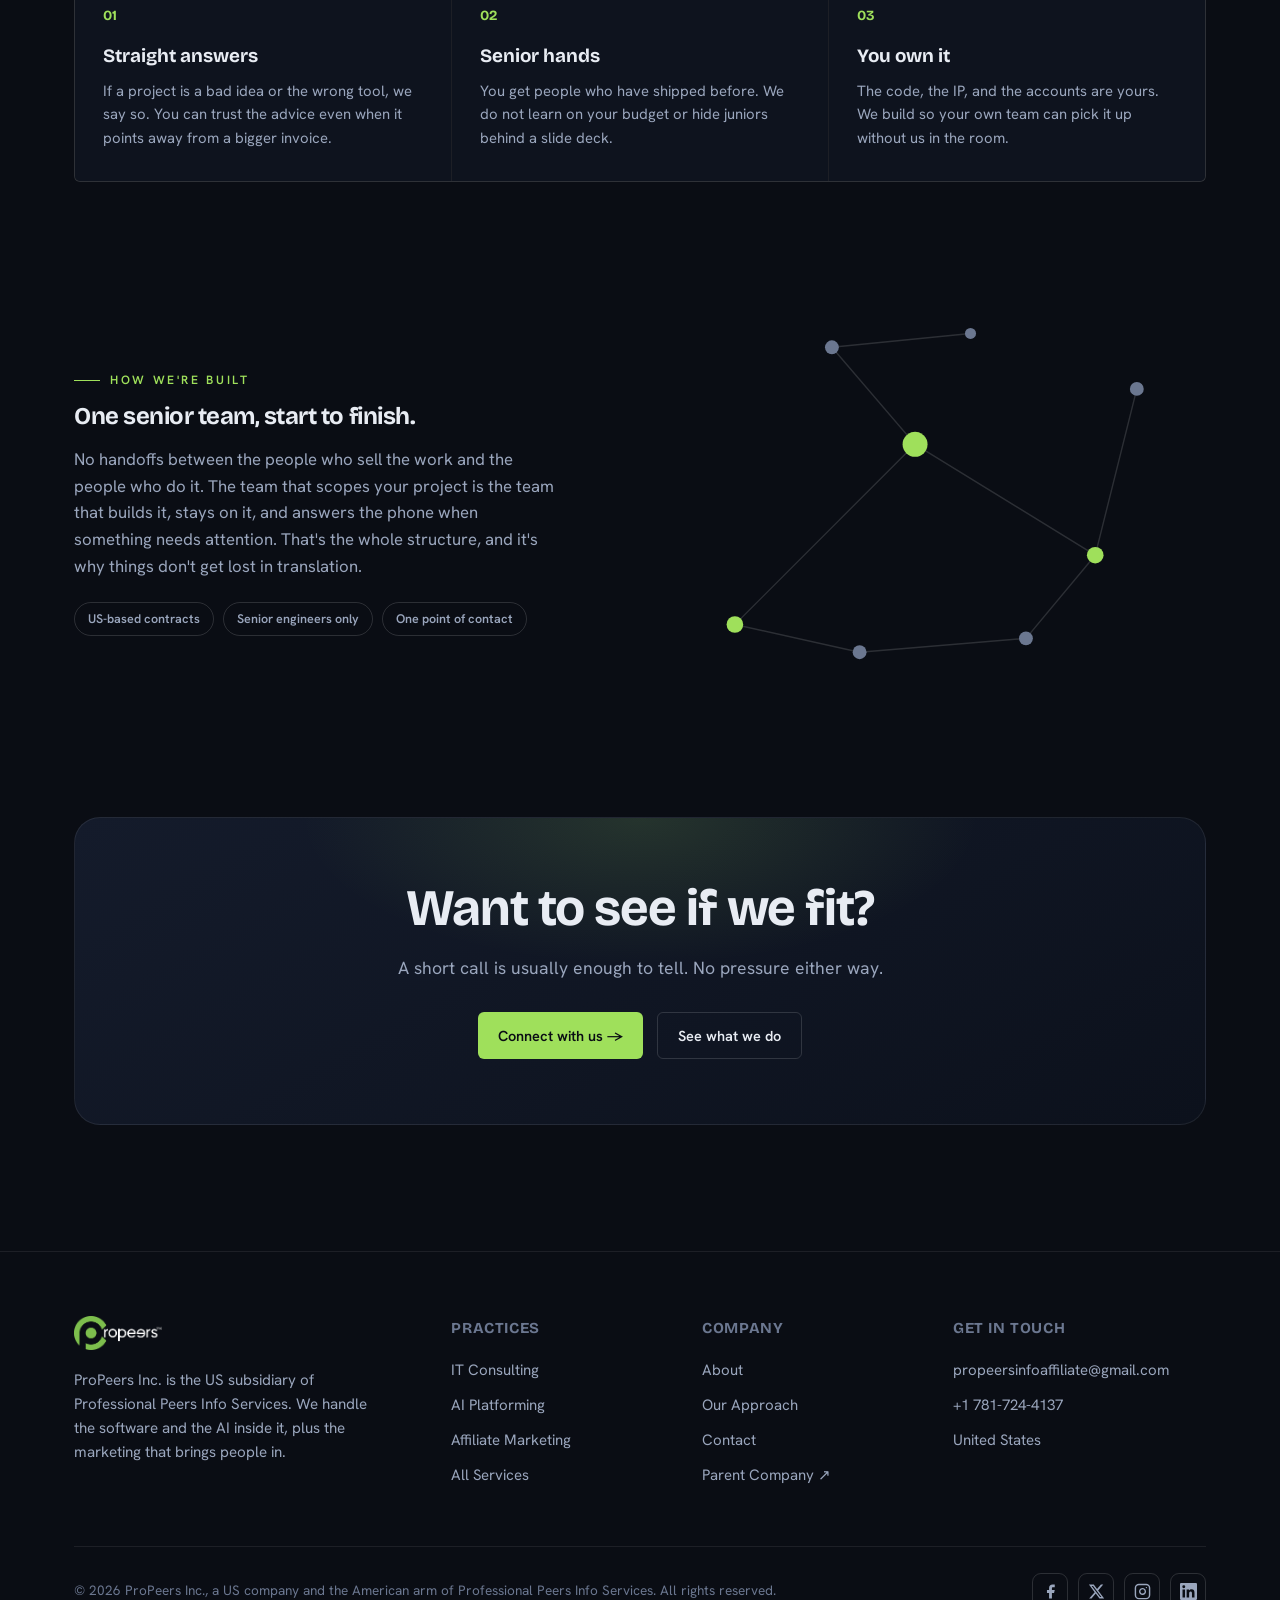
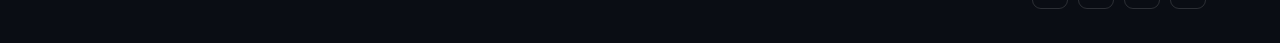
==== commit d58a707d: "Use the PNG logo as the favicon and standardize the name to ProPeers Inc. - Point every page favicon" ====
--- a/about.html
+++ b/about.html
@@ -3,12 +3,12 @@
 <head>
 <meta charset="UTF-8">
 <meta name="viewport" content="width=device-width, initial-scale=1.0">
-<title>Company | ProPeersInfo Inc.</title>
-<meta name="description" content="ProPeersInfo Inc. is the US subsidiary of Professional Peers Info Services, an ISO 9001:2015 certified firm with a global delivery team.">
+<title>Company | ProPeers Inc.</title>
+<meta name="description" content="ProPeers Inc. is the US subsidiary of Professional Peers Info Services, an ISO 9001:2015 certified firm with a global delivery team.">
 <link rel="preconnect" href="https://fonts.googleapis.com">
 <link rel="preconnect" href="https://fonts.gstatic.com" crossorigin>
 <link href="https://fonts.googleapis.com/css2?family=Bricolage+Grotesque:opsz,wght@12..96,400;12..96,500;12..96,700;12..96,800&family=Hanken+Grotesk:wght@400;500;600;700&display=swap" rel="stylesheet">
-<link rel="icon" type="image/svg+xml" href="data:image/svg+xml,%3Csvg xmlns=%27http://www.w3.org/2000/svg%27 viewBox=%270 0 100 125%27%3E%3Crect width=%27100%27 height=%27125%27 rx=%2718%27 fill=%27%230a0d14%27/%3E%3Cpath d=%27M83.1 30.2 A38 38 0 1 0 83.1 73.8%27 fill=%27none%27 stroke=%27%239fe05b%27 stroke-width=%2721%27/%3E%3Cpath d=%27M14 52 L14 109%27 fill=%27none%27 stroke=%27%239fe05b%27 stroke-width=%2721%27 stroke-linecap=%27round%27/%3E%3Ccircle cx=%2752%27 cy=%2752%27 r=%2714%27 fill=%27%239fe05b%27/%3E%3C/svg%3E">
+<link rel="icon" type="image/png" href="assets/logo.png">
 <link rel="stylesheet" href="styles.css">
 </head>
 <body data-page="company">
@@ -30,8 +30,8 @@
   <div class="wrap about">
     <div class="reveal">
       <div class="prose">
-        <p>ProPeersInfo Inc. is a US company. You sign with us, you talk to us, and the people you hire are the people who do the work. We keep teams small and senior on purpose, the same people who scope your project tend to be the ones who build it, which cuts out the telephone game that makes so many vendor relationships frustrating.</p>
-        <p>We're also the American arm of Professional Peers Info Services, an ISO 9001:2015 certified firm that has shipped more than a thousand projects. If you want the longer story of where ProPeersInfo came from, the parent company link below has it.</p>
+        <p>ProPeers Inc. is a US company. You sign with us, you talk to us, and the people you hire are the people who do the work. We keep teams small and senior on purpose, the same people who scope your project tend to be the ones who build it, which cuts out the telephone game that makes so many vendor relationships frustrating.</p>
+        <p>We're also the American arm of Professional Peers Info Services, an ISO 9001:2015 certified firm that has shipped more than a thousand projects. If you want the longer story of where ProPeers came from, the parent company link below has it.</p>
         <p>What that heritage gives you here is simple: nineteen years of patterns we've already seen, so your project doesn't have to be the one where we're learning on the job.</p>
       </div>
       <div class="hero-cta" style="margin-top:28px">
@@ -46,7 +46,7 @@
           <div class="inner"><div class="num">19+</div><div class="lbl">Years of<br>experience</div></div>
         </div>
       </div>
-      <div class="row"><span class="lbl">Entity</span><span class="val">ProPeersInfo Inc. (United States)</span></div>
+      <div class="row"><span class="lbl">Entity</span><span class="val">ProPeers Inc. (United States)</span></div>
       <div class="row"><span class="lbl">Certification</span><span class="val">ISO 9001:2015</span></div>
       <div class="row"><span class="lbl">Coverage</span><span class="val">Nationwide, US business hours</span></div>
       <div class="row"><span class="lbl">Core stacks</span><span class="val">.NET &middot; Node &middot; Python &middot; Cloud &middot; AI</span></div>
--- a/styles.css
+++ b/styles.css
@@ -327,8 +327,7 @@
 .socials a{width:36px;height:36px;border:1px solid var(--line-2);border-radius:9px;
   display:grid;place-items:center;color:var(--muted);transition:.2s}
 .socials a:hover{border-color:var(--acc);color:var(--acc)}
-.socials svg{width:17px;height:17px;stroke:currentColor;fill:none;
-  stroke-width:1.8;stroke-linecap:round;stroke-linejoin:round}
+.socials svg{width:17px;height:17px}
 
 /* reveal anim */
 .reveal{opacity:0;transform:translateY(24px) scale(.985);filter:blur(6px);
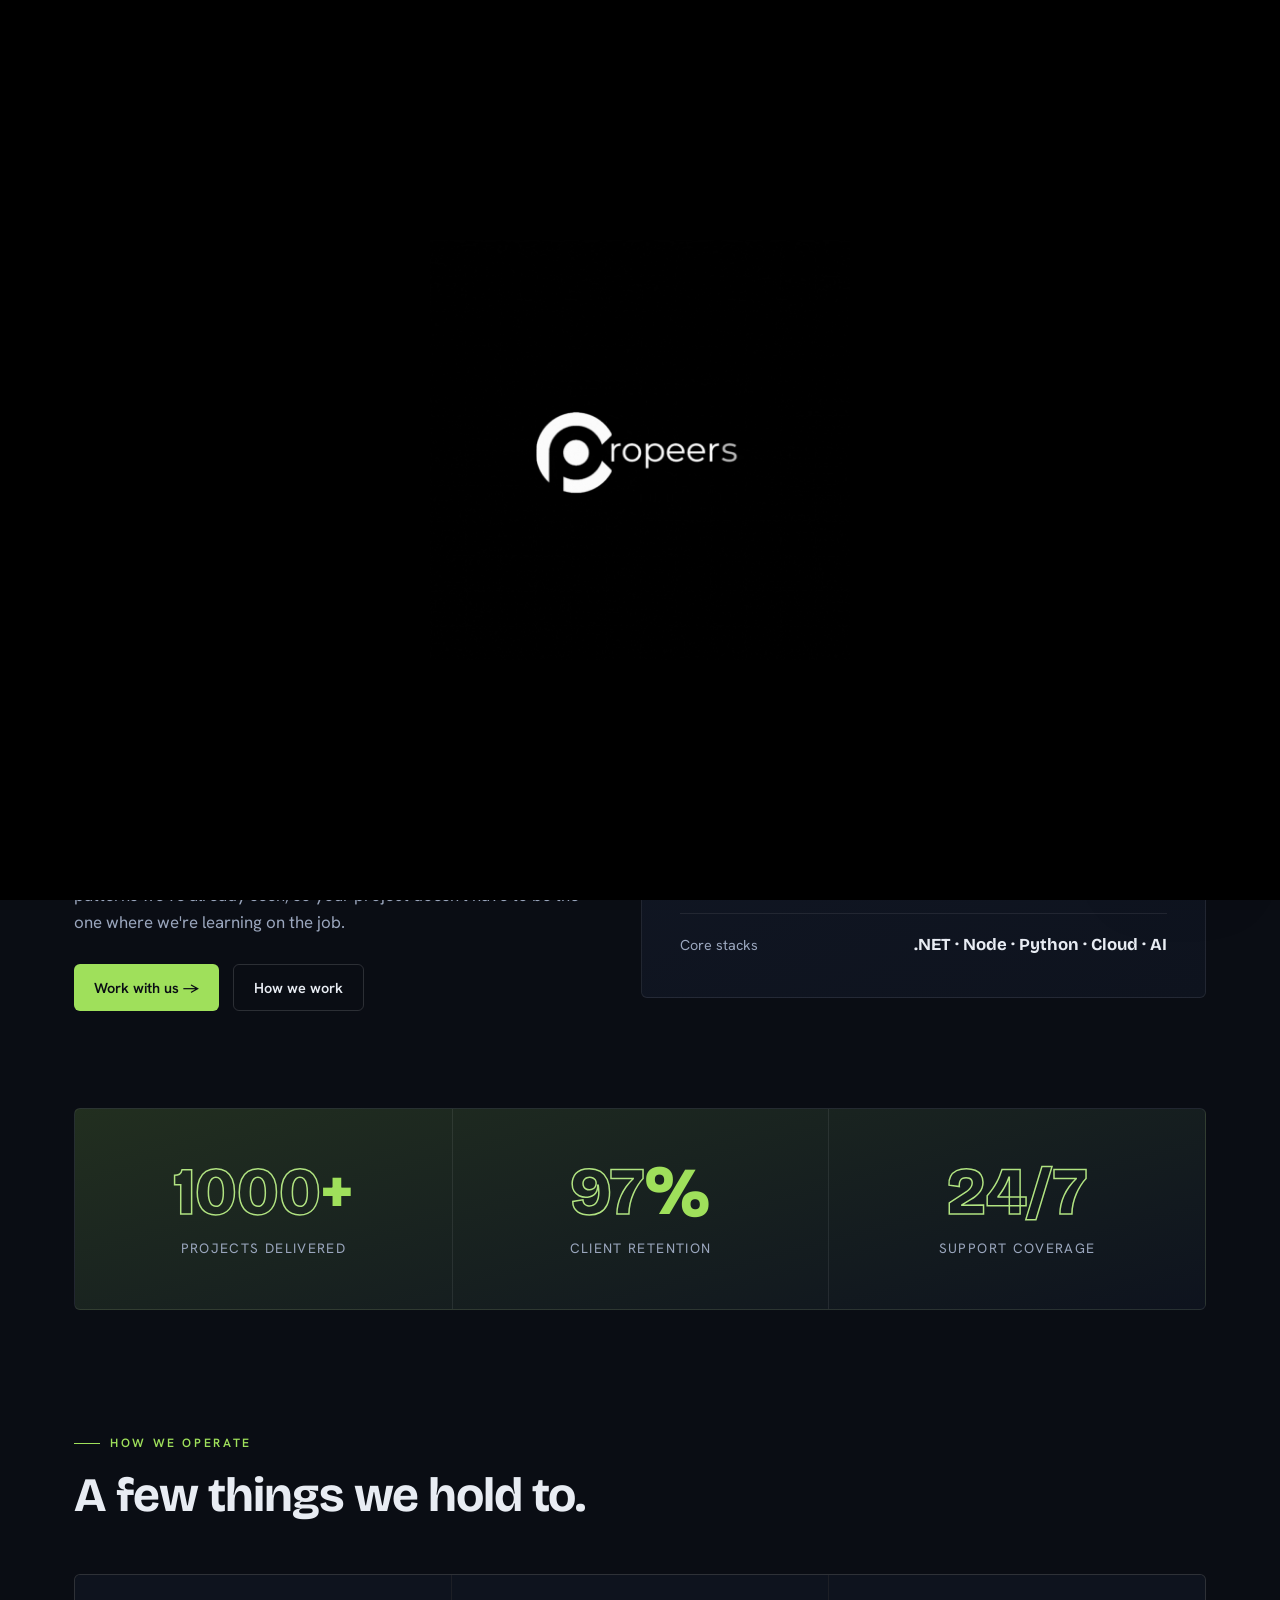
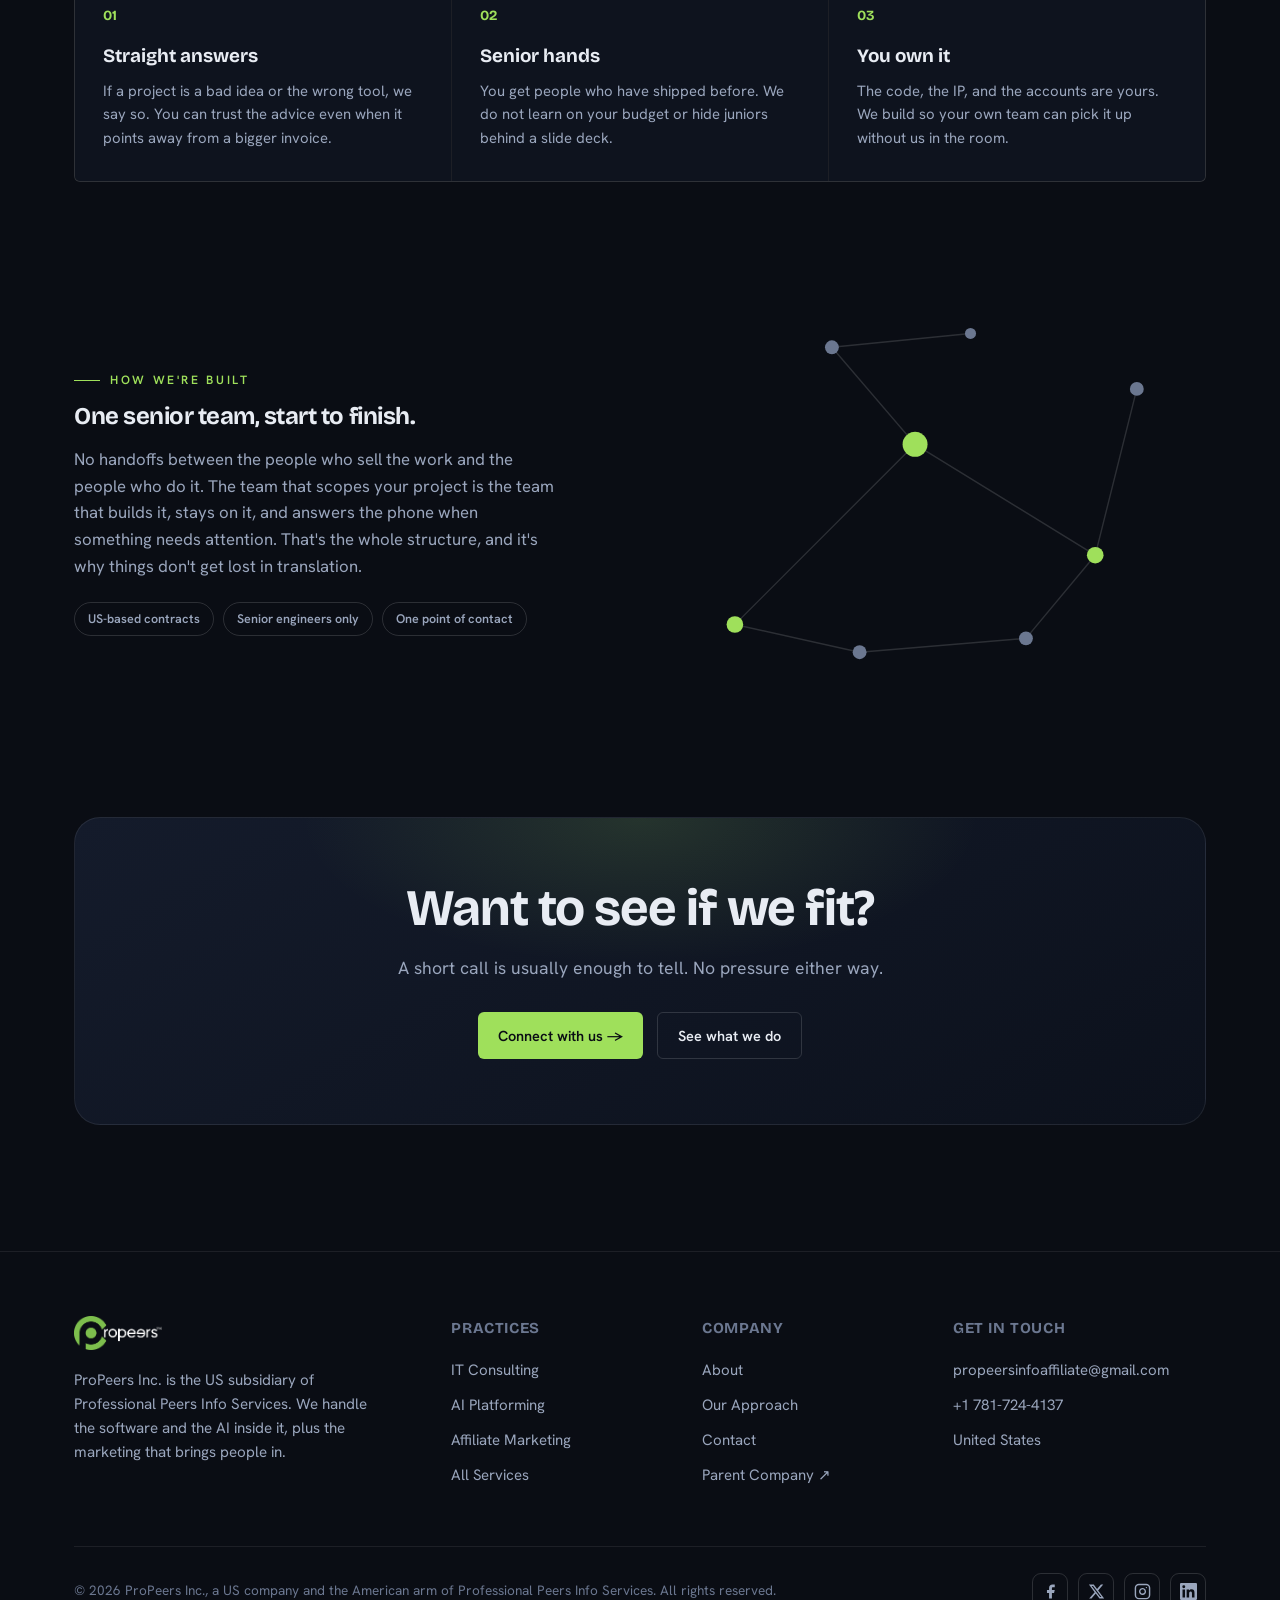
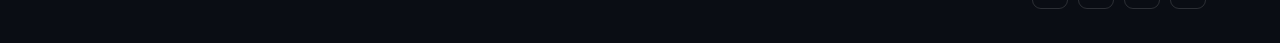
==== commit f83831c9: "Add a square P-mark favicon cropped from the logo The full lockup looked squished at tab size, so cr" ====
--- a/about.html
+++ b/about.html
@@ -8,7 +8,7 @@
 <link rel="preconnect" href="https://fonts.googleapis.com">
 <link rel="preconnect" href="https://fonts.gstatic.com" crossorigin>
 <link href="https://fonts.googleapis.com/css2?family=Bricolage+Grotesque:opsz,wght@12..96,400;12..96,500;12..96,700;12..96,800&family=Hanken+Grotesk:wght@400;500;600;700&display=swap" rel="stylesheet">
-<link rel="icon" type="image/png" href="assets/logo.png">
+<link rel="icon" type="image/png" href="assets/favicon.png">
 <link rel="stylesheet" href="styles.css">
 </head>
 <body data-page="company">
